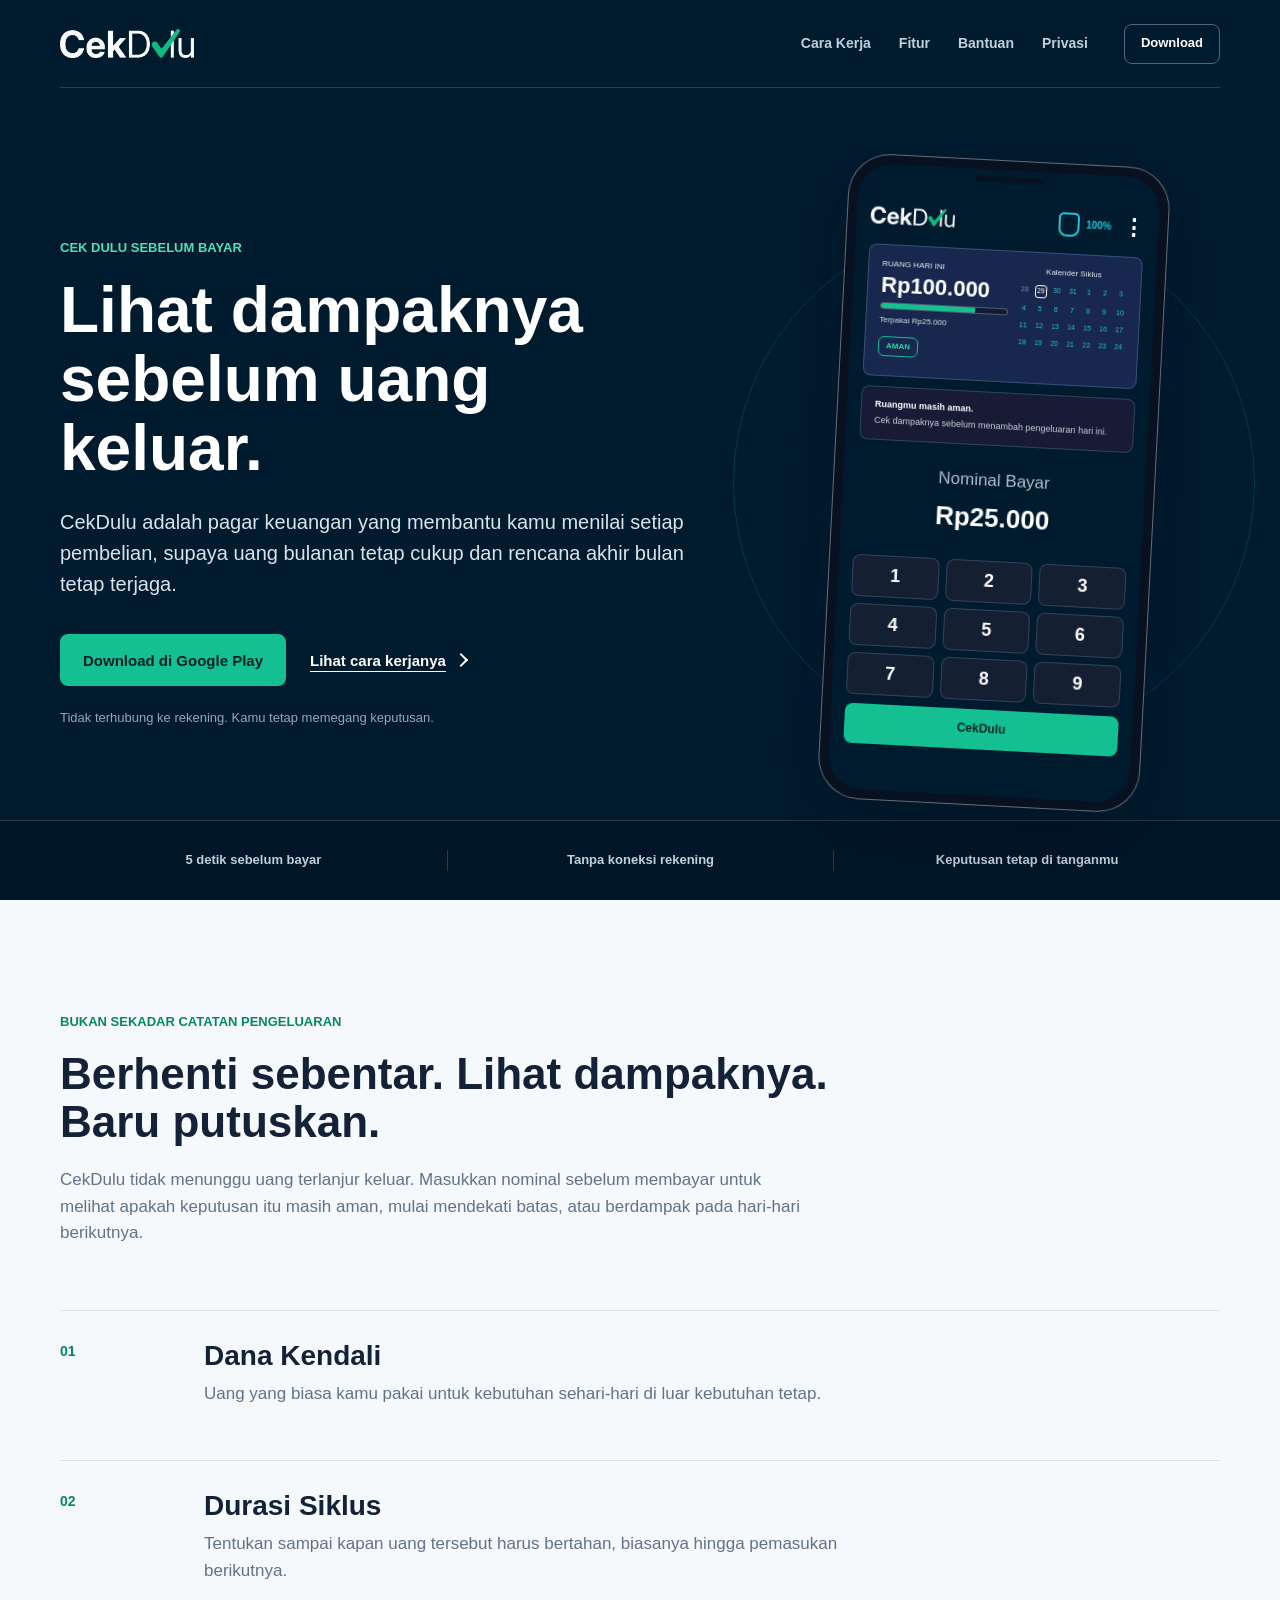
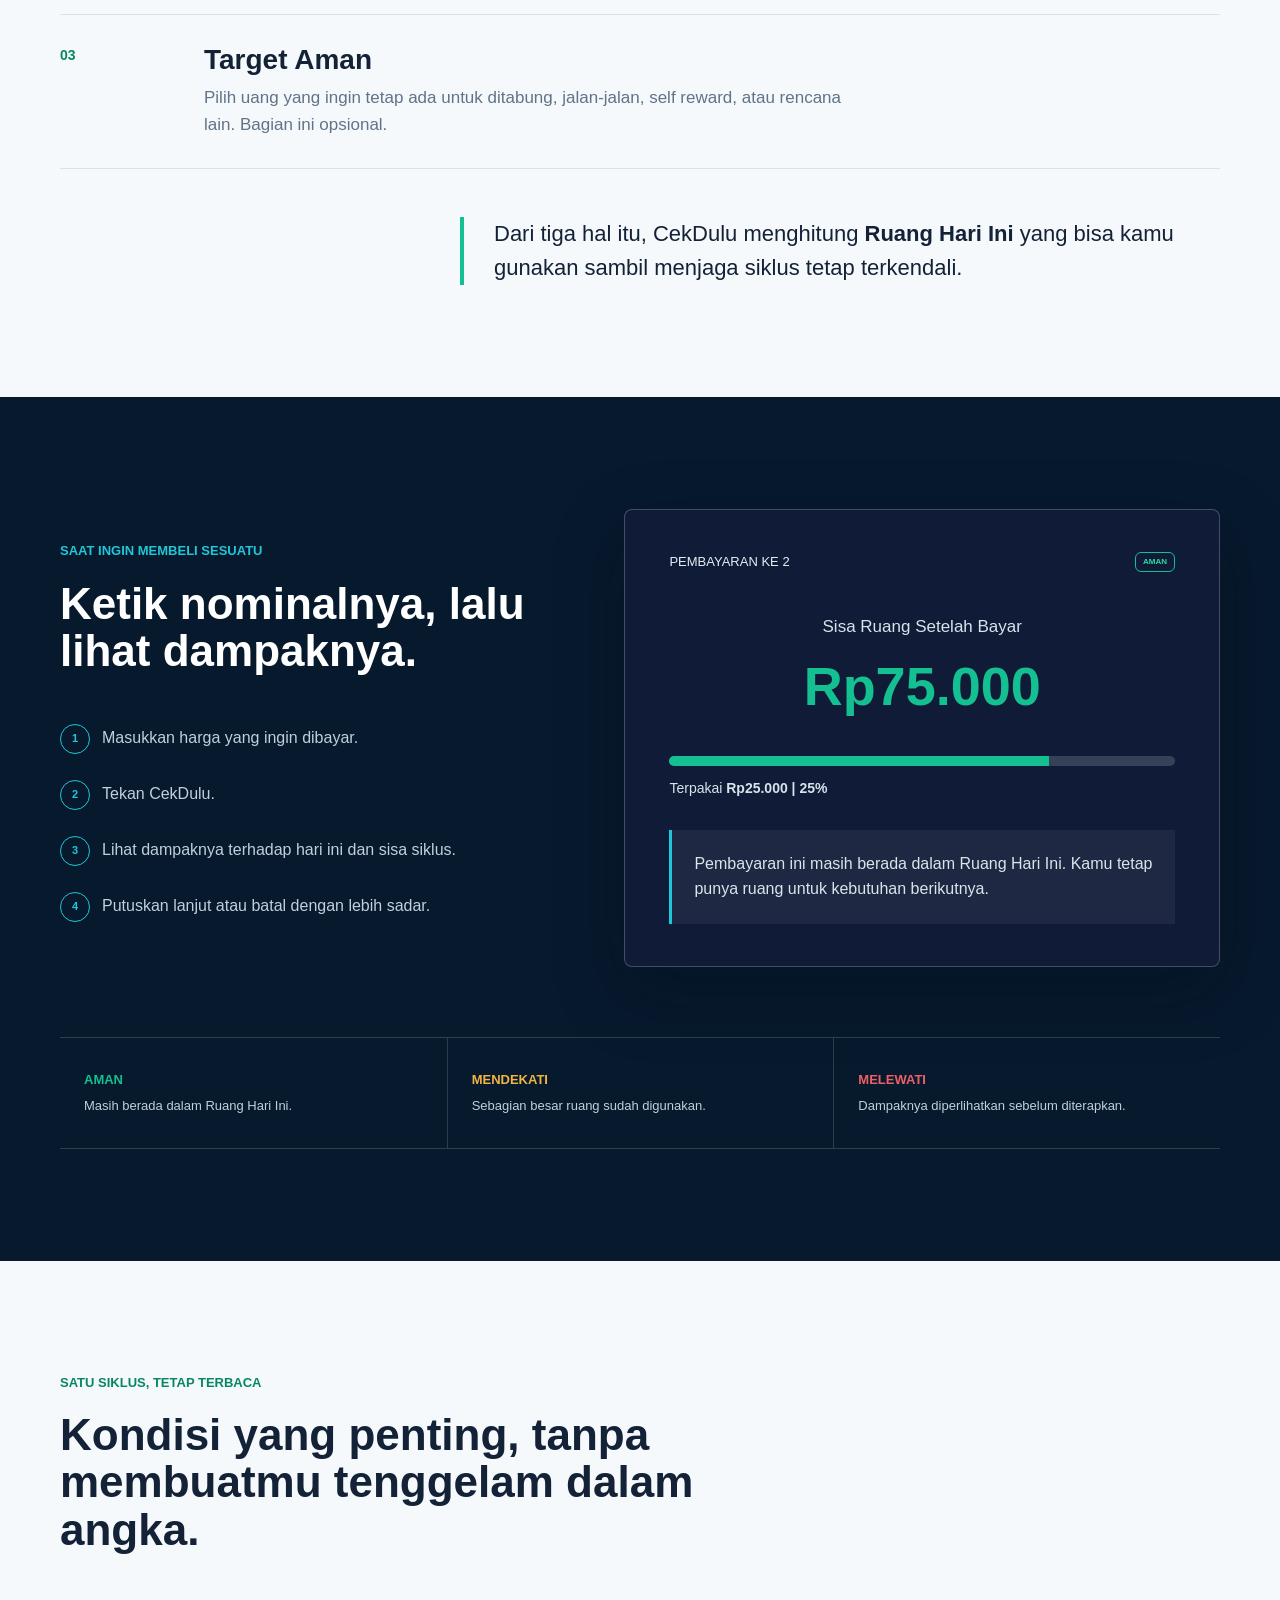
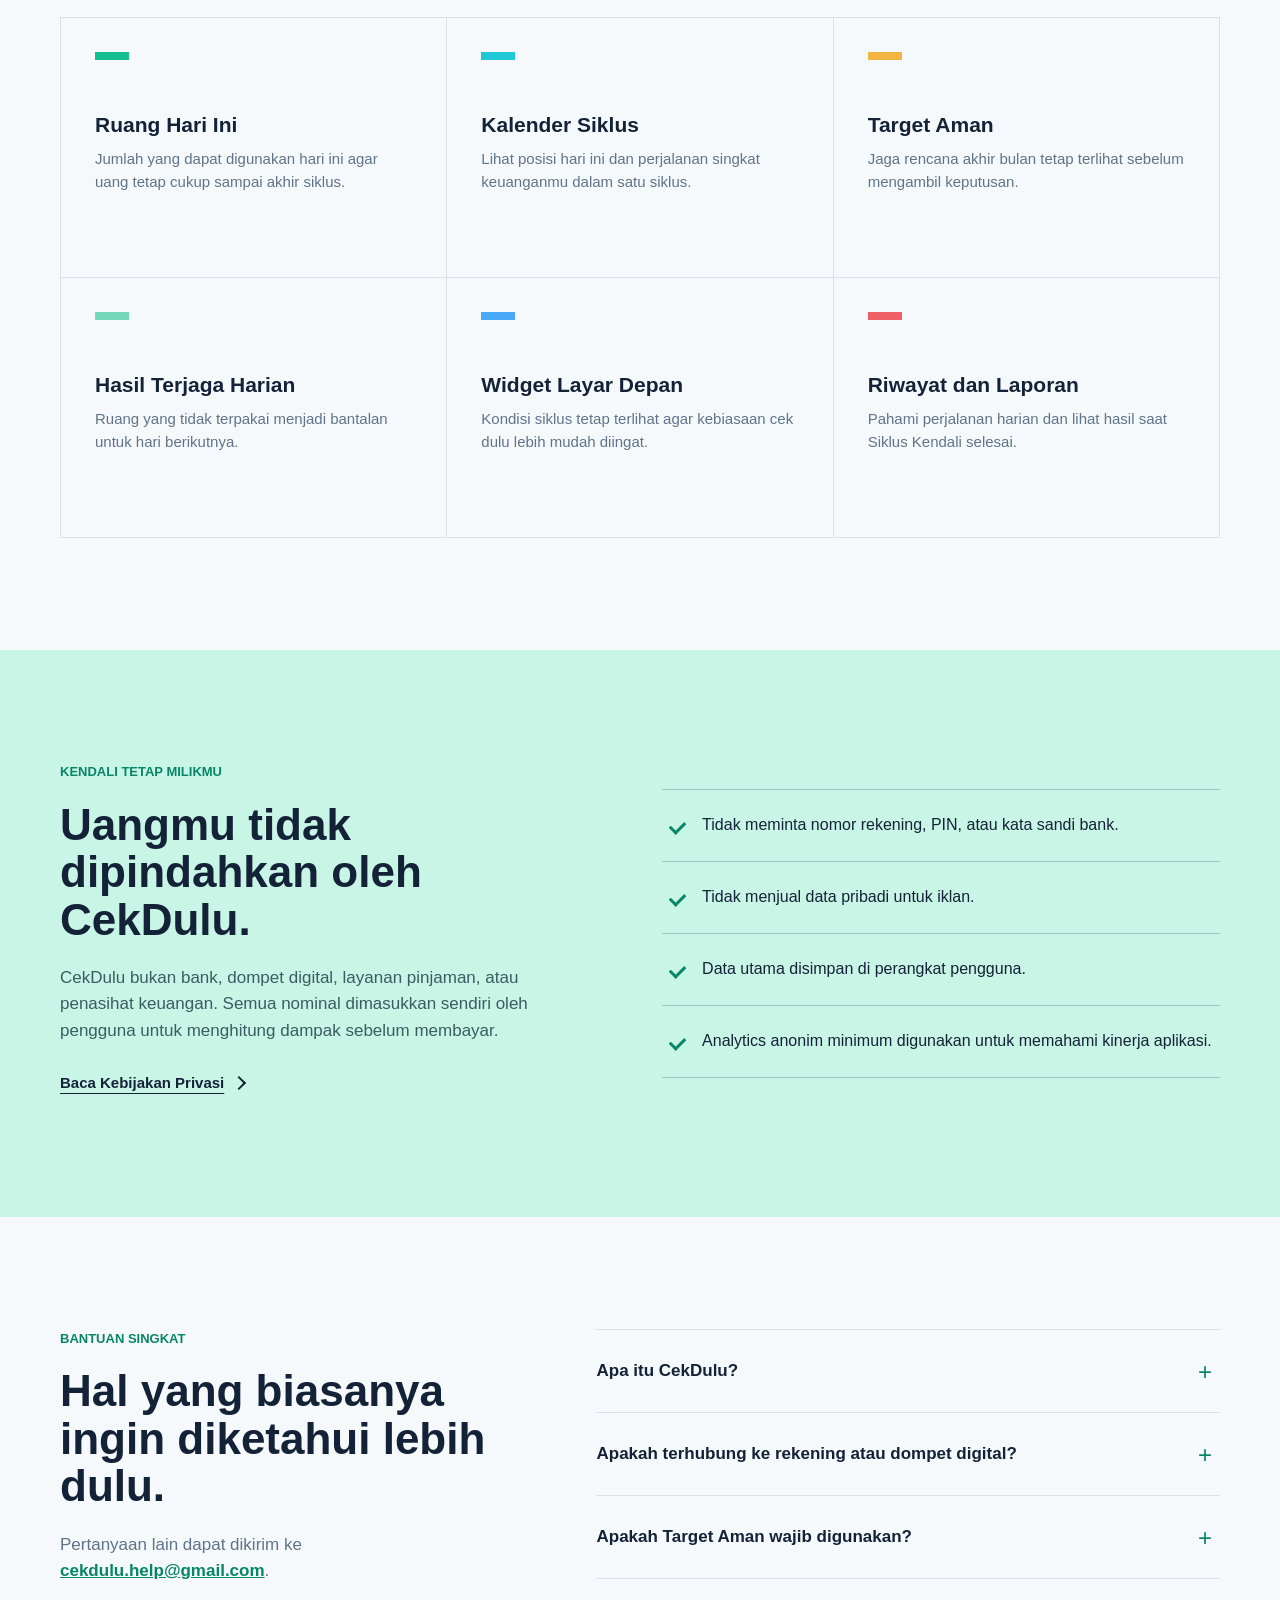
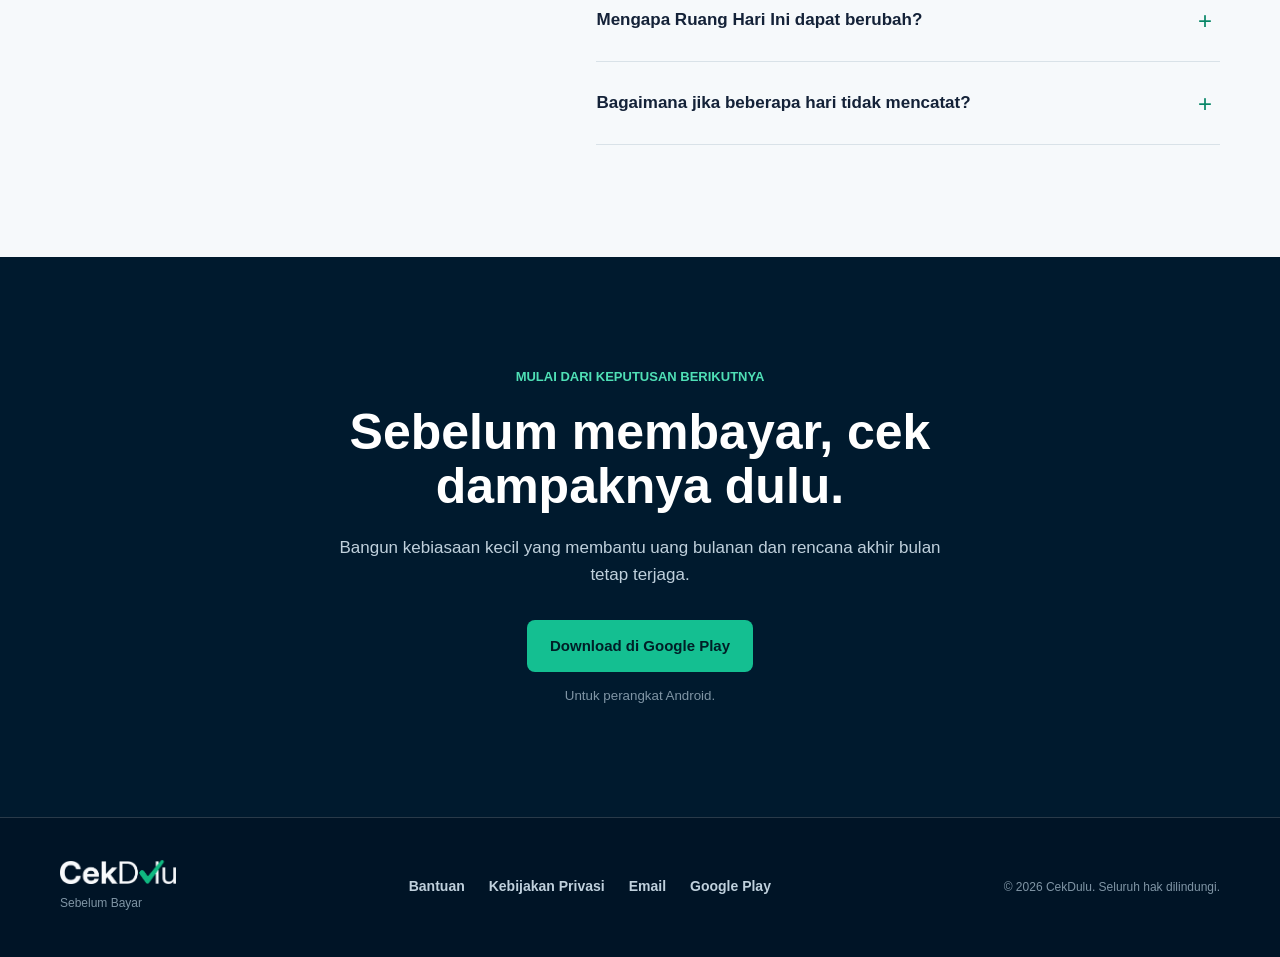
==== index.html @ dfea70ae "chore: checkpoint website before landing page revision" ====
<!doctype html>
<html lang="id">
  <head>
    <meta charset="utf-8">
    <meta name="viewport" content="width=device-width, initial-scale=1">
    <meta
      name="description"
      content="CekDulu membantu kamu melihat dampak setiap pembelian sebelum membayar, agar uang bulanan dan rencana akhir bulan tetap terjaga."
    >
    <meta name="theme-color" content="#001a2e">
    <title>CekDulu - Lihat Dampaknya Sebelum Bayar</title>
    <link rel="icon" type="image/png" href="assets/cekdulu-icon.png">
    <link rel="apple-touch-icon" href="assets/cekdulu-icon.png">
    <link rel="manifest" href="site.webmanifest">
    <link rel="stylesheet" href="styles.css">
    <script src="script.js" defer></script>
  </head>
  <body>
    <a class="skip-link" href="#main-content">Lewati ke konten</a>

    <header class="site-header">
      <div class="site-header__inner">
        <a class="brand" href="#top" aria-label="CekDulu, kembali ke atas">
          <img src="assets/cekdulu-logo.png" alt="CekDulu">
        </a>

        <button
          class="menu-toggle"
          type="button"
          aria-expanded="false"
          aria-controls="primary-navigation"
          aria-label="Buka menu"
        >
          <span></span>
          <span></span>
          <span></span>
        </button>

        <nav class="main-nav" id="primary-navigation" aria-label="Navigasi utama">
          <a href="#cara-kerja">Cara Kerja</a>
          <a href="#fitur">Fitur</a>
          <a href="#bantuan">Bantuan</a>
          <a href="privacy.html">Privasi</a>
          <a
            class="mobile-only-link"
            href="https://play.google.com/store/apps/details?id=com.cekdulu.sebelumbayar"
            target="_blank"
            rel="noopener noreferrer"
          >Download di Google Play</a>
        </nav>

        <a
          class="button button--compact button--light header-download"
          href="https://play.google.com/store/apps/details?id=com.cekdulu.sebelumbayar"
          target="_blank"
          rel="noopener noreferrer"
        >
          Download
        </a>
      </div>
    </header>

    <main id="main-content">
      <section class="hero" id="top">
        <div class="hero__texture" aria-hidden="true"></div>
        <div class="hero__inner">
          <div class="hero__copy">
            <p class="eyebrow eyebrow--green">Cek dulu sebelum bayar</p>
            <h1>Lihat dampaknya sebelum uang keluar.</h1>
            <p class="hero__lead">
              CekDulu adalah pagar keuangan yang membantu kamu menilai setiap
              pembelian, supaya uang bulanan tetap cukup dan rencana akhir
              bulan tetap terjaga.
            </p>
            <div class="hero__actions">
              <a
                class="button button--primary"
                href="https://play.google.com/store/apps/details?id=com.cekdulu.sebelumbayar"
                target="_blank"
                rel="noopener noreferrer"
              >
                Download di Google Play
              </a>
              <a class="text-link" href="#cara-kerja">Lihat cara kerjanya</a>
            </div>
            <p class="hero__note">
              Tidak terhubung ke rekening. Kamu tetap memegang keputusan.
            </p>
          </div>

          <div class="hero__visual" aria-label="Contoh tampilan aplikasi CekDulu">
            <div class="phone-shell">
              <div class="phone-speaker" aria-hidden="true"></div>
              <div class="app-screen">
                <div class="app-topbar">
                  <img src="assets/cekdulu-logo.png" alt="">
                  <div class="app-indicators" aria-hidden="true">
                    <span class="mini-shield"></span>
                    <span class="mini-score">100%</span>
                    <span class="mini-menu">&#8942;</span>
                  </div>
                </div>

                <div class="daily-card">
                  <div class="daily-summary">
                    <span class="app-label">RUANG HARI INI</span>
                    <strong>Rp100.000</strong>
                    <div class="usage-track" aria-hidden="true">
                      <span></span>
                    </div>
                    <small>Terpakai Rp25.000</small>
                    <span class="status-pill">AMAN</span>
                  </div>

                  <div class="cycle-calendar" aria-label="Kalender Siklus contoh">
                    <span class="calendar-title">Kalender Siklus</span>
                    <div class="calendar-grid" aria-hidden="true">
                      <span class="muted">28</span><span class="today">29</span><span>30</span><span>31</span><span>1</span><span>2</span><span>3</span>
                      <span>4</span><span>5</span><span>6</span><span>7</span><span>8</span><span>9</span><span>10</span>
                      <span>11</span><span>12</span><span>13</span><span>14</span><span>15</span><span>16</span><span>17</span>
                      <span>18</span><span>19</span><span>20</span><span>21</span><span>22</span><span>23</span><span>24</span>
                    </div>
                  </div>
                </div>

                <div class="app-message">
                  <strong>Ruangmu masih aman.</strong>
                  <span>Cek dampaknya sebelum menambah pengeluaran hari ini.</span>
                </div>

                <div class="payment-demo">
                  <span>Nominal Bayar</span>
                  <strong>Rp25.000</strong>
                  <div class="keypad" aria-hidden="true">
                    <span>1</span><span>2</span><span>3</span>
                    <span>4</span><span>5</span><span>6</span>
                    <span>7</span><span>8</span><span>9</span>
                  </div>
                  <div class="mock-cta">CekDulu</div>
                </div>
              </div>
            </div>
          </div>
        </div>

        <div class="hero__facts" aria-label="Ringkasan CekDulu">
          <span>5 detik sebelum bayar</span>
          <span>Tanpa koneksi rekening</span>
          <span>Keputusan tetap di tanganmu</span>
        </div>
      </section>

      <section class="section section--white" id="cara-kerja">
        <div class="section__inner">
          <div class="section-heading section-heading--wide">
            <p class="eyebrow">Bukan sekadar catatan pengeluaran</p>
            <h2>Berhenti sebentar. Lihat dampaknya. Baru putuskan.</h2>
            <p>
              CekDulu tidak menunggu uang terlanjur keluar. Masukkan nominal
              sebelum membayar untuk melihat apakah keputusan itu masih aman,
              mulai mendekati batas, atau berdampak pada hari-hari berikutnya.
            </p>
          </div>

          <div class="step-list" aria-label="Tiga langkah awal CekDulu">
            <article class="step-item">
              <span class="step-number">01</span>
              <div>
                <h3>Dana Kendali</h3>
                <p>
                  Uang yang biasa kamu pakai untuk kebutuhan sehari-hari di
                  luar kebutuhan tetap.
                </p>
              </div>
            </article>
            <article class="step-item">
              <span class="step-number">02</span>
              <div>
                <h3>Durasi Siklus</h3>
                <p>
                  Tentukan sampai kapan uang tersebut harus bertahan, biasanya
                  hingga pemasukan berikutnya.
                </p>
              </div>
            </article>
            <article class="step-item">
              <span class="step-number">03</span>
              <div>
                <h3>Target Aman</h3>
                <p>
                  Pilih uang yang ingin tetap ada untuk ditabung, jalan-jalan,
                  self reward, atau rencana lain. Bagian ini opsional.
                </p>
              </div>
            </article>
          </div>

          <p class="section-conclusion">
            Dari tiga hal itu, CekDulu menghitung
            <strong>Ruang Hari Ini</strong> yang bisa kamu gunakan sambil
            menjaga siklus tetap terkendali.
          </p>
        </div>
      </section>

      <section class="section section--ink experience" id="pengalaman">
        <div class="section__inner experience__inner">
          <div class="experience__copy">
            <p class="eyebrow eyebrow--cyan">Saat ingin membeli sesuatu</p>
            <h2>Ketik nominalnya, lalu lihat dampaknya.</h2>
            <ol class="decision-steps">
              <li>Masukkan harga yang ingin dibayar.</li>
              <li>Tekan CekDulu.</li>
              <li>Lihat dampaknya terhadap hari ini dan sisa siklus.</li>
              <li>Putuskan lanjut atau batal dengan lebih sadar.</li>
            </ol>
          </div>

          <div class="reflection-demo" aria-label="Contoh hasil pemeriksaan pembayaran">
            <div class="reflection-topline">
              <span>PEMBAYARAN KE 2</span>
              <span class="status-pill">AMAN</span>
            </div>
            <p>Sisa Ruang Setelah Bayar</p>
            <strong class="reflection-amount">Rp75.000</strong>
            <div class="reflection-bar" aria-hidden="true"><span></span></div>
            <p class="reflection-used">Terpakai <strong>Rp25.000 | 25%</strong></p>
            <div class="reflection-copy">
              Pembayaran ini masih berada dalam Ruang Hari Ini. Kamu tetap
              punya ruang untuk kebutuhan berikutnya.
            </div>
          </div>
        </div>

        <div class="status-legend section__inner" aria-label="Arti status pembayaran">
          <div class="status-legend__item status-legend__item--safe">
            <strong>AMAN</strong>
            <span>Masih berada dalam Ruang Hari Ini.</span>
          </div>
          <div class="status-legend__item status-legend__item--warning">
            <strong>MENDEKATI</strong>
            <span>Sebagian besar ruang sudah digunakan.</span>
          </div>
          <div class="status-legend__item status-legend__item--danger">
            <strong>MELEWATI</strong>
            <span>Dampaknya diperlihatkan sebelum diterapkan.</span>
          </div>
        </div>
      </section>

      <section class="section section--white" id="fitur">
        <div class="section__inner">
          <div class="section-heading">
            <p class="eyebrow">Satu siklus, tetap terbaca</p>
            <h2>Kondisi yang penting, tanpa membuatmu tenggelam dalam angka.</h2>
          </div>

          <div class="feature-grid">
            <article class="feature-item">
              <span class="feature-mark feature-mark--green"></span>
              <h3>Ruang Hari Ini</h3>
              <p>Jumlah yang dapat digunakan hari ini agar uang tetap cukup sampai akhir siklus.</p>
            </article>
            <article class="feature-item">
              <span class="feature-mark feature-mark--cyan"></span>
              <h3>Kalender Siklus</h3>
              <p>Lihat posisi hari ini dan perjalanan singkat keuanganmu dalam satu siklus.</p>
            </article>
            <article class="feature-item">
              <span class="feature-mark feature-mark--yellow"></span>
              <h3>Target Aman</h3>
              <p>Jaga rencana akhir bulan tetap terlihat sebelum mengambil keputusan.</p>
            </article>
            <article class="feature-item">
              <span class="feature-mark feature-mark--mint"></span>
              <h3>Hasil Terjaga Harian</h3>
              <p>Ruang yang tidak terpakai menjadi bantalan untuk hari berikutnya.</p>
            </article>
            <article class="feature-item">
              <span class="feature-mark feature-mark--blue"></span>
              <h3>Widget Layar Depan</h3>
              <p>Kondisi siklus tetap terlihat agar kebiasaan cek dulu lebih mudah diingat.</p>
            </article>
            <article class="feature-item">
              <span class="feature-mark feature-mark--red"></span>
              <h3>Riwayat dan Laporan</h3>
              <p>Pahami perjalanan harian dan lihat hasil saat Siklus Kendali selesai.</p>
            </article>
          </div>
        </div>
      </section>

      <section class="section section--gallery" id="tampilan" hidden>
        <div class="section__inner">
          <div class="section-heading section-heading--split">
            <div>
              <p class="eyebrow eyebrow--cyan">Tampilan aplikasi</p>
              <h2>Kenali kondisimu dalam sekali lihat.</h2>
            </div>
            <p>
              Galeri ini akan menggunakan screenshot aplikasi final agar yang
              terlihat di website sama dengan pengalaman di ponsel.
            </p>
          </div>

          <div class="screenshot-grid" aria-label="Tempat screenshot aplikasi">
            <div class="screenshot-placeholder screenshot-placeholder--large">
              <span>01</span>
              <strong>Halaman Utama</strong>
              <small>Screenshot menyusul</small>
            </div>
            <div class="screenshot-placeholder">
              <span>02</span>
              <strong>Refleksi Pembayaran</strong>
              <small>Screenshot menyusul</small>
            </div>
            <div class="screenshot-placeholder">
              <span>03</span>
              <strong>Riwayat Harian</strong>
              <small>Screenshot menyusul</small>
            </div>
            <div class="screenshot-placeholder">
              <span>04</span>
              <strong>Widget Layar Depan</strong>
              <small>Screenshot menyusul</small>
            </div>
          </div>
        </div>
      </section>

      <section class="section section--trust" id="privasi">
        <div class="section__inner trust-layout">
          <div class="trust-copy">
            <p class="eyebrow">Kendali tetap milikmu</p>
            <h2>Uangmu tidak dipindahkan oleh CekDulu.</h2>
            <p>
              CekDulu bukan bank, dompet digital, layanan pinjaman, atau
              penasihat keuangan. Semua nominal dimasukkan sendiri oleh
              pengguna untuk menghitung dampak sebelum membayar.
            </p>
            <a class="text-link text-link--dark" href="privacy.html">
              Baca Kebijakan Privasi
            </a>
          </div>
          <ul class="trust-list">
            <li>Tidak meminta nomor rekening, PIN, atau kata sandi bank.</li>
            <li>Tidak menjual data pribadi untuk iklan.</li>
            <li>Data utama disimpan di perangkat pengguna.</li>
            <li>Analytics anonim minimum digunakan untuk memahami kinerja aplikasi.</li>
          </ul>
        </div>
      </section>

      <section class="section section--white" id="bantuan">
        <div class="section__inner faq-layout">
          <div class="section-heading faq-heading">
            <p class="eyebrow">Bantuan singkat</p>
            <h2>Hal yang biasanya ingin diketahui lebih dulu.</h2>
            <p>
              Pertanyaan lain dapat dikirim ke
              <a href="mailto:cekdulu.help@gmail.com">cekdulu.help@gmail.com</a>.
            </p>
          </div>

          <div class="faq-list">
            <details>
              <summary>Apa itu CekDulu?</summary>
              <p>CekDulu adalah alat bantu pencatatan dan refleksi yang menunjukkan dampak pengeluaran sebelum kamu membayar.</p>
            </details>
            <details>
              <summary>Apakah terhubung ke rekening atau dompet digital?</summary>
              <p>Tidak. Semua nominal dimasukkan sendiri oleh pengguna.</p>
            </details>
            <details>
              <summary>Apakah Target Aman wajib digunakan?</summary>
              <p>Tidak. Kamu tetap dapat menjalankan siklus dengan fokus membuat Dana Kendali cukup sampai akhir periode.</p>
            </details>
            <details>
              <summary>Mengapa Ruang Hari Ini dapat berubah?</summary>
              <p>Ruang dapat menyesuaikan setelah pembayaran atau penyesuaian siklus agar Dana Kendali tetap menggambarkan kondisi terbaru.</p>
            </details>
            <details>
              <summary>Bagaimana jika beberapa hari tidak mencatat?</summary>
              <p>Kamu dapat memasukkan total pengeluaran untuk periode yang terlewat tanpa membuat catatan harian yang seolah-olah akurat.</p>
            </details>
          </div>
        </div>
      </section>

      <section class="download-section" id="download">
        <div class="download-section__inner">
          <p class="eyebrow eyebrow--green">Mulai dari keputusan berikutnya</p>
          <h2>Sebelum membayar, cek dampaknya dulu.</h2>
          <p>
            Bangun kebiasaan kecil yang membantu uang bulanan dan rencana
            akhir bulan tetap terjaga.
          </p>
          <a
            class="button button--primary"
            href="https://play.google.com/store/apps/details?id=com.cekdulu.sebelumbayar"
            target="_blank"
            rel="noopener noreferrer"
          >
            Download di Google Play
          </a>
          <small>Untuk perangkat Android.</small>
        </div>
      </section>
    </main>

    <footer class="site-footer">
      <div class="site-footer__inner">
        <div class="footer-brand">
          <img src="assets/cekdulu-logo.png" alt="CekDulu">
          <span>Sebelum Bayar</span>
        </div>
        <div class="footer-links">
          <a href="#bantuan">Bantuan</a>
          <a href="privacy.html">Kebijakan Privasi</a>
          <a href="mailto:cekdulu.help@gmail.com">Email</a>
          <a href="https://play.google.com/store/apps/details?id=com.cekdulu.sebelumbayar" target="_blank" rel="noopener noreferrer">Google Play</a>
          <a href="#" data-coming-soon="Instagram" aria-disabled="true" hidden>Instagram</a>
          <a href="#" data-coming-soon="TikTok" aria-disabled="true" hidden>TikTok</a>
        </div>
        <p>&copy; 2026 CekDulu. Seluruh hak dilindungi.</p>
      </div>
    </footer>

    <dialog class="lightbox" data-lightbox aria-label="Pratinjau screenshot aplikasi">
      <button class="lightbox__close" type="button" data-lightbox-close aria-label="Tutup pratinjau">
        <span aria-hidden="true">&times;</span>
      </button>
      <figure>
        <img data-lightbox-image src="" alt="">
        <figcaption data-lightbox-caption></figcaption>
      </figure>
    </dialog>

    <div class="toast" role="status" aria-live="polite" aria-atomic="true" data-toast></div>
  </body>
</html>
---- styles.css ----
:root {
  color-scheme: dark;
  --navy-950: #001426;
  --navy-900: #001a2e;
  --navy-850: #062038;
  --navy-800: #10253e;
  --ink: #142238;
  --paper: #f6f9fb;
  --white: #ffffff;
  --text-soft: #bfd0dc;
  --text-muted: #607388;
  --line-dark: rgba(255, 255, 255, 0.16);
  --line-light: #d9e2e8;
  --green: #14bf91;
  --green-dark: #078667;
  --cyan: #20c7d9;
  --blue: #48a9f8;
  --yellow: #f2b544;
  --red: #ef5f67;
  --mint: #c9f5e7;
  --shadow: 0 24px 70px rgba(0, 11, 22, 0.28);
  --content: 1160px;
}

* {
  box-sizing: border-box;
}

[hidden] {
  display: none !important;
}

html {
  scroll-behavior: smooth;
}

body {
  margin: 0;
  min-width: 320px;
  overflow-x: hidden;
  background: var(--navy-950);
  color: var(--white);
  font-family: Inter, "Segoe UI", Arial, sans-serif;
  line-height: 1.55;
  letter-spacing: 0;
  text-rendering: optimizeLegibility;
}

body,
button,
a {
  -webkit-font-smoothing: antialiased;
}

a {
  color: inherit;
}

img {
  display: block;
  max-width: 100%;
}

h1,
h2,
h3,
p {
  margin-top: 0;
}

h1,
h2,
h3 {
  line-height: 1.08;
}

h1 {
  max-width: 760px;
  margin-bottom: 24px;
  font-size: 64px;
  font-weight: 800;
}

h2 {
  margin-bottom: 22px;
  font-size: 44px;
  font-weight: 800;
  color: var(--ink);
}

h3 {
  margin-bottom: 10px;
  font-size: 21px;
  color: var(--ink);
}

p {
  font-size: 17px;
}

.skip-link {
  position: fixed;
  top: 10px;
  left: 10px;
  z-index: 1000;
  padding: 10px 14px;
  background: var(--white);
  color: var(--ink);
  transform: translateY(-150%);
}

.skip-link:focus {
  transform: translateY(0);
}

.site-header {
  position: absolute;
  top: 0;
  right: 0;
  left: 0;
  z-index: 20;
  transition: background-color 180ms ease, box-shadow 180ms ease;
}

.site-header.is-scrolled {
  position: fixed;
  background: rgba(0, 20, 38, 0.96);
  box-shadow: 0 10px 30px rgba(0, 10, 20, 0.2);
  backdrop-filter: blur(12px);
}

.site-header.is-scrolled .site-header__inner {
  min-height: 68px;
  border-bottom-color: transparent;
}

.site-header--solid {
  position: fixed;
  background: rgba(0, 20, 38, 0.98);
}

.site-header--solid .site-header__inner {
  border-bottom-color: rgba(255, 255, 255, 0.1);
}

.site-header__inner {
  width: min(calc(100% - 48px), var(--content));
  min-height: 88px;
  margin: 0 auto;
  display: flex;
  align-items: center;
  gap: 36px;
  border-bottom: 1px solid var(--line-dark);
}

.brand {
  width: 134px;
  flex: 0 0 auto;
}

.main-nav {
  margin-left: auto;
  display: flex;
  align-items: center;
  gap: 28px;
}

.mobile-only-link {
  display: none;
}

.menu-toggle {
  width: 42px;
  height: 42px;
  padding: 10px;
  display: none;
  border: 1px solid var(--line-dark);
  border-radius: 8px;
  background: transparent;
  color: var(--white);
  cursor: pointer;
}

.menu-toggle span {
  width: 100%;
  height: 2px;
  display: block;
  background: currentColor;
  transition: transform 180ms ease, opacity 180ms ease;
}

.menu-toggle span + span {
  margin-top: 5px;
}

.menu-toggle[aria-expanded="true"] span:nth-child(1) {
  transform: translateY(7px) rotate(45deg);
}

.menu-toggle[aria-expanded="true"] span:nth-child(2) {
  opacity: 0;
}

.menu-toggle[aria-expanded="true"] span:nth-child(3) {
  transform: translateY(-7px) rotate(-45deg);
}

.main-nav a,
.footer-links a,
.footer-links span {
  color: var(--text-soft);
  font-size: 14px;
  font-weight: 650;
  text-decoration: none;
}

.main-nav a:hover,
.main-nav a:focus-visible,
.footer-links a:hover,
.footer-links a:focus-visible {
  color: var(--white);
}

.button {
  min-height: 52px;
  padding: 0 22px;
  display: inline-flex;
  align-items: center;
  justify-content: center;
  border: 1px solid transparent;
  border-radius: 8px;
  font-size: 15px;
  font-weight: 800;
  text-decoration: none;
  transition: transform 180ms ease, background-color 180ms ease, border-color 180ms ease;
}

.button:hover {
  transform: translateY(-2px);
}

.button:focus-visible,
.text-link:focus-visible,
.main-nav a:focus-visible,
.footer-links a:focus-visible,
summary:focus-visible {
  outline: 3px solid var(--yellow);
  outline-offset: 4px;
}

.button--compact {
  min-height: 40px;
  padding: 0 16px;
  font-size: 13px;
}

.button--light {
  border-color: rgba(255, 255, 255, 0.34);
  color: var(--white);
}

.button--light:hover {
  background: rgba(255, 255, 255, 0.1);
}

.button--primary {
  background: var(--green);
  color: #001f27;
}

.button--primary:hover {
  background: #20d4a1;
}

.text-link {
  display: inline-flex;
  align-items: center;
  min-height: 44px;
  color: var(--white);
  font-size: 15px;
  font-weight: 750;
  text-underline-offset: 5px;
}

.text-link::after {
  content: "";
  width: 8px;
  height: 8px;
  margin-left: 10px;
  border-top: 2px solid currentColor;
  border-right: 2px solid currentColor;
  transform: rotate(45deg);
}

.text-link--dark {
  color: var(--ink);
}

.hero {
  position: relative;
  min-height: 900px;
  overflow: hidden;
  background: var(--navy-900);
}

.hero__texture {
  position: absolute;
  inset: 0;
  opacity: 0.28;
  background-image:
    linear-gradient(rgba(32, 199, 217, 0.08) 1px, transparent 1px),
    linear-gradient(90deg, rgba(32, 199, 217, 0.08) 1px, transparent 1px);
  background-size: 64px 64px;
  mask-image: linear-gradient(to bottom, transparent 0%, black 30%, transparent 95%);
}

.hero__inner {
  position: relative;
  width: min(calc(100% - 48px), var(--content));
  min-height: 820px;
  margin: 0 auto;
  padding: 160px 0 86px;
  display: grid;
  grid-template-columns: minmax(0, 1.05fr) minmax(360px, 0.75fr);
  align-items: center;
  gap: 74px;
}

.hero__copy {
  position: relative;
  z-index: 2;
}

.eyebrow {
  margin-bottom: 18px;
  color: var(--green-dark);
  font-size: 13px;
  font-weight: 850;
  text-transform: uppercase;
}

.eyebrow--green {
  color: #4fe0b6;
}

.eyebrow--cyan {
  color: var(--cyan);
}

.hero__lead {
  max-width: 650px;
  margin-bottom: 34px;
  color: #d8e4eb;
  font-size: 20px;
}

.hero__actions {
  display: flex;
  align-items: center;
  gap: 24px;
}

.hero__note {
  margin: 22px 0 0;
  color: #91a8b8;
  font-size: 13px;
}

.hero__visual {
  position: relative;
  min-height: 620px;
  display: flex;
  align-items: center;
  justify-content: center;
}

.hero__visual::before {
  content: "";
  position: absolute;
  width: 520px;
  height: 520px;
  border: 1px solid rgba(32, 199, 217, 0.18);
  border-radius: 50%;
}

.phone-shell {
  position: relative;
  z-index: 2;
  width: 322px;
  height: 646px;
  padding: 9px;
  overflow: hidden;
  border: 1px solid rgba(255, 255, 255, 0.38);
  border-radius: 42px;
  background: #07111f;
  box-shadow: var(--shadow);
  transform: rotate(3deg);
}

.phone-speaker {
  position: absolute;
  top: 16px;
  left: 50%;
  z-index: 4;
  width: 68px;
  height: 5px;
  border-radius: 4px;
  background: #07111f;
  transform: translateX(-50%);
}

.app-screen {
  height: 100%;
  padding: 34px 14px 18px;
  overflow: hidden;
  border-radius: 34px;
  background: #001a2e;
}

.app-topbar {
  height: 34px;
  margin-bottom: 12px;
  display: flex;
  align-items: center;
  justify-content: space-between;
}

.app-topbar img {
  width: 84px;
}

.app-indicators {
  display: flex;
  align-items: center;
  gap: 6px;
  font-size: 10px;
  font-weight: 800;
}

.mini-shield {
  width: 21px;
  height: 24px;
  border: 2px solid var(--cyan);
  border-radius: 5px 5px 8px 8px;
}

.mini-score {
  color: var(--cyan);
}

.mini-menu {
  margin-left: 5px;
  color: var(--white);
  font-size: 22px;
}

.daily-card {
  min-height: 132px;
  padding: 13px;
  display: grid;
  grid-template-columns: 1.18fr 1fr;
  gap: 10px;
  border: 1px solid rgba(89, 137, 178, 0.44);
  border-radius: 8px;
  background: #18274d;
}

.daily-summary {
  min-width: 0;
}

.app-label,
.calendar-title {
  display: block;
  color: #e8edf2;
  font-size: 8px;
}

.daily-summary > strong {
  display: block;
  margin: 4px 0 6px;
  font-size: 22px;
  line-height: 1;
}

.usage-track {
  width: 100%;
  height: 7px;
  overflow: hidden;
  border: 1px solid rgba(255, 255, 255, 0.28);
  border-radius: 4px;
  background: #101b36;
}

.usage-track span {
  display: block;
  width: 75%;
  height: 100%;
  background: var(--green);
}

.daily-summary small {
  display: block;
  margin: 5px 0 4px;
  color: #d9e4ea;
  font-size: 8px;
}

.status-pill {
  display: inline-flex;
  align-items: center;
  min-height: 20px;
  padding: 0 7px;
  border: 1px solid var(--green);
  border-radius: 6px;
  color: #29dda9;
  font-size: 8px;
  font-weight: 850;
}

.calendar-title {
  margin-bottom: 7px;
  text-align: center;
}

.calendar-grid {
  display: grid;
  grid-template-columns: repeat(7, 1fr);
  gap: 6px 4px;
  color: var(--cyan);
  font-size: 7px;
  text-align: center;
}

.calendar-grid .muted {
  color: #73889c;
}

.calendar-grid .today {
  border: 1px solid var(--white);
  border-radius: 3px;
  color: var(--white);
}

.app-message {
  margin-top: 10px;
  padding: 11px 13px;
  display: flex;
  flex-direction: column;
  gap: 2px;
  border: 1px solid rgba(89, 137, 178, 0.36);
  border-radius: 8px;
  background: #171b35;
}

.app-message strong,
.app-message span {
  font-size: 9px;
}

.app-message span {
  color: #c5d1da;
}

.payment-demo {
  padding-top: 22px;
  text-align: center;
}

.payment-demo > span {
  color: #aebdca;
  font-size: 17px;
}

.payment-demo > strong {
  display: block;
  margin: 4px 0 22px;
  font-size: 26px;
}

.keypad {
  display: grid;
  grid-template-columns: repeat(3, 1fr);
  gap: 7px;
}

.keypad span {
  height: 42px;
  display: grid;
  place-items: center;
  border: 1px solid rgba(129, 161, 187, 0.28);
  border-radius: 8px;
  background: #151f32;
  font-size: 18px;
  font-weight: 650;
}

.mock-cta {
  height: 40px;
  margin-top: 9px;
  display: grid;
  place-items: center;
  border-radius: 8px;
  background: var(--green);
  color: #002632;
  font-size: 12px;
  font-weight: 850;
}

.hero__facts {
  position: absolute;
  right: 0;
  bottom: 0;
  left: 0;
  min-height: 80px;
  padding: 0 max(24px, calc((100% - var(--content)) / 2));
  display: grid;
  grid-template-columns: repeat(3, 1fr);
  align-items: center;
  border-top: 1px solid var(--line-dark);
  background: rgba(0, 20, 38, 0.72);
  color: var(--text-soft);
  font-size: 13px;
  font-weight: 700;
  text-align: center;
}

.hero__facts span + span {
  border-left: 1px solid var(--line-dark);
}

.section {
  padding: 112px 0;
}

.section__inner,
.download-section__inner,
.site-footer__inner {
  width: min(calc(100% - 48px), var(--content));
  margin: 0 auto;
}

.policy-main {
  background: var(--paper);
  color: var(--ink);
}

.policy-hero {
  padding: 168px 0 82px;
  background: var(--navy-900);
  color: var(--white);
}

.policy-hero__inner {
  width: min(calc(100% - 48px), var(--content));
  margin: 0 auto;
}

.policy-hero h1 {
  margin-bottom: 18px;
  font-size: 58px;
}

.policy-hero p:not(.eyebrow) {
  max-width: 720px;
  color: var(--text-soft);
  font-size: 18px;
}

.policy-date {
  margin-top: 20px;
  padding-top: 18px;
  display: block;
  border-top: 1px solid var(--line-dark);
  color: #8fa6b6;
  font-size: 13px;
  font-weight: 700;
}

.policy-layout {
  width: min(calc(100% - 48px), var(--content));
  margin: 0 auto;
  padding: 80px 0 120px;
  display: grid;
  grid-template-columns: 250px minmax(0, 760px);
  gap: 96px;
  justify-content: center;
  align-items: start;
}

.policy-toc {
  position: sticky;
  top: 96px;
  padding-right: 24px;
  border-right: 1px solid var(--line-light);
}

.policy-toc > strong {
  margin-bottom: 16px;
  display: block;
  color: var(--ink);
  font-size: 13px;
  text-transform: uppercase;
}

.policy-toc nav {
  display: grid;
}

.policy-toc a {
  padding: 7px 0;
  color: var(--text-muted);
  font-size: 13px;
  font-weight: 650;
  text-decoration: none;
}

.policy-toc a:hover,
.policy-toc a:focus-visible {
  color: var(--green-dark);
}

.policy-article {
  min-width: 0;
}

.policy-article section {
  padding: 10px 0 54px;
  scroll-margin-top: 94px;
  border-bottom: 1px solid var(--line-light);
}

.policy-article section + section {
  padding-top: 54px;
}

.policy-article h2 {
  margin-bottom: 26px;
  font-size: 32px;
}

.policy-article h3 {
  margin-top: 38px;
  margin-bottom: 14px;
  font-size: 20px;
}

.policy-article p,
.policy-article li {
  color: #43566a;
  font-size: 16px;
}

.policy-article p {
  margin-bottom: 18px;
}

.policy-article ul {
  margin: 18px 0 24px;
  padding-left: 22px;
}

.policy-article li {
  margin-bottom: 10px;
  padding-left: 5px;
}

.policy-article a {
  color: var(--green-dark);
  font-weight: 750;
  overflow-wrap: anywhere;
  text-underline-offset: 4px;
}

.policy-intro {
  padding: 28px !important;
  border: 1px solid var(--line-light) !important;
  border-left: 4px solid var(--green) !important;
  border-radius: 8px;
  background: var(--white);
}

.policy-intro p:last-child {
  margin-bottom: 0;
}

.policy-contact {
  padding: 20px;
  border-left: 4px solid var(--cyan);
  background: #e7f7f7;
}

.policy-details {
  margin: 28px 0 0;
  border-top: 1px solid var(--line-light);
}

.policy-details > div {
  padding: 18px 0;
  display: grid;
  grid-template-columns: 180px 1fr;
  gap: 24px;
  border-bottom: 1px solid var(--line-light);
}

.policy-details dt {
  color: var(--text-muted);
  font-size: 13px;
  font-weight: 700;
}

.policy-details dd {
  margin: 0;
  color: var(--ink);
  font-weight: 700;
}

.section--white {
  background: var(--paper);
  color: var(--ink);
}

.section--ink {
  background: #07192d;
}

.section-heading {
  max-width: 750px;
  margin-bottom: 64px;
}

.section-heading--wide {
  max-width: 850px;
}

.section-heading > p:not(.eyebrow) {
  max-width: 740px;
  color: var(--text-muted);
}

.step-list {
  border-top: 1px solid var(--line-light);
}

.step-item {
  min-height: 150px;
  padding: 30px 0;
  display: grid;
  grid-template-columns: 110px minmax(0, 1fr);
  gap: 34px;
  align-items: start;
  border-bottom: 1px solid var(--line-light);
}

.step-number {
  color: var(--green-dark);
  font-size: 14px;
  font-weight: 850;
}

.step-item h3 {
  font-size: 28px;
}

.step-item p {
  max-width: 650px;
  margin-bottom: 0;
  color: var(--text-muted);
}

.section-conclusion {
  max-width: 760px;
  margin: 48px 0 0 auto;
  padding-left: 30px;
  border-left: 4px solid var(--green);
  color: var(--ink);
  font-size: 22px;
}

.experience {
  overflow: hidden;
}

.experience h2 {
  color: var(--white);
}

.experience__inner {
  display: grid;
  grid-template-columns: minmax(0, 0.8fr) minmax(440px, 1fr);
  gap: 88px;
  align-items: center;
}

.decision-steps {
  margin: 36px 0 0;
  padding: 0;
  list-style: none;
  counter-reset: decisions;
}

.decision-steps li {
  min-height: 56px;
  display: grid;
  grid-template-columns: 42px 1fr;
  align-items: center;
  color: var(--text-soft);
  counter-increment: decisions;
}

.decision-steps li::before {
  content: counter(decisions);
  width: 28px;
  height: 28px;
  display: grid;
  place-items: center;
  border: 1px solid var(--cyan);
  border-radius: 50%;
  color: var(--cyan);
  font-size: 11px;
  font-weight: 850;
}

.reflection-demo {
  position: relative;
  padding: 42px 44px;
  border: 1px solid rgba(255, 255, 255, 0.22);
  border-radius: 8px;
  background: #101b37;
  box-shadow: var(--shadow);
}

.reflection-topline {
  display: flex;
  align-items: center;
  justify-content: space-between;
  color: #e5edf2;
  font-size: 13px;
}

.reflection-demo > p {
  margin: 42px 0 4px;
  color: #d7e3ea;
  text-align: center;
}

.reflection-amount {
  display: block;
  color: var(--green);
  font-size: 54px;
  text-align: center;
}

.reflection-bar {
  height: 10px;
  margin: 28px 0 12px;
  overflow: hidden;
  border-radius: 5px;
  background: rgba(255, 255, 255, 0.16);
}

.reflection-bar span {
  display: block;
  width: 75%;
  height: 100%;
  background: var(--green);
}

.reflection-demo .reflection-used {
  margin: 0 0 30px;
  font-size: 14px;
  text-align: left;
}

.reflection-copy {
  padding: 22px;
  border-left: 3px solid var(--cyan);
  background: rgba(255, 255, 255, 0.06);
  color: #d9e5eb;
}

.status-legend {
  margin-top: 70px;
  display: grid;
  grid-template-columns: repeat(3, 1fr);
  border-top: 1px solid var(--line-dark);
  border-bottom: 1px solid var(--line-dark);
}

.status-legend__item {
  min-height: 110px;
  padding: 24px;
  display: flex;
  flex-direction: column;
  justify-content: center;
  gap: 6px;
}

.status-legend__item + .status-legend__item {
  border-left: 1px solid var(--line-dark);
}

.status-legend__item strong {
  font-size: 13px;
}

.status-legend__item span {
  color: var(--text-soft);
  font-size: 13px;
}

.status-legend__item--safe strong {
  color: var(--green);
}

.status-legend__item--warning strong {
  color: var(--yellow);
}

.status-legend__item--danger strong {
  color: var(--red);
}

.feature-grid {
  display: grid;
  grid-template-columns: repeat(3, 1fr);
  border-top: 1px solid var(--line-light);
  border-left: 1px solid var(--line-light);
}

.feature-item {
  min-height: 260px;
  padding: 34px;
  border-right: 1px solid var(--line-light);
  border-bottom: 1px solid var(--line-light);
}

.feature-mark {
  width: 34px;
  height: 8px;
  margin-bottom: 54px;
  display: block;
}

.feature-mark--green {
  background: var(--green);
}

.feature-mark--cyan {
  background: var(--cyan);
}

.feature-mark--yellow {
  background: var(--yellow);
}

.feature-mark--mint {
  background: #75d9b9;
}

.feature-mark--blue {
  background: var(--blue);
}

.feature-mark--red {
  background: var(--red);
}

.feature-item p {
  margin-bottom: 0;
  color: var(--text-muted);
  font-size: 15px;
}

.section--gallery {
  background: #0b2238;
}

.section--gallery h2 {
  color: var(--white);
}

.section-heading--split {
  max-width: none;
  display: grid;
  grid-template-columns: 1.1fr 0.7fr;
  gap: 80px;
  align-items: end;
}

.section-heading--split > p {
  margin-bottom: 22px;
  color: var(--text-soft);
}

.screenshot-grid {
  display: grid;
  grid-template-columns: 1.25fr 1fr 1fr;
  grid-template-rows: repeat(2, 230px);
  gap: 16px;
}

.screenshot-placeholder {
  min-width: 0;
  padding: 24px;
  display: flex;
  flex-direction: column;
  justify-content: flex-end;
  border: 1px dashed rgba(255, 255, 255, 0.24);
  border-radius: 8px;
  background: rgba(255, 255, 255, 0.04);
}

.screenshot-item {
  appearance: none;
  color: var(--white);
  font: inherit;
  text-align: left;
  cursor: zoom-in;
}

.screenshot-item:hover,
.screenshot-item:focus-visible {
  border-color: var(--cyan);
  background: rgba(32, 199, 217, 0.08);
}

.screenshot-placeholder--large {
  grid-row: 1 / 3;
}

.screenshot-placeholder span {
  margin-bottom: auto;
  color: var(--cyan);
  font-size: 12px;
  font-weight: 850;
}

.screenshot-placeholder strong {
  margin-bottom: 5px;
}

.screenshot-placeholder small {
  color: #8097a8;
}

.section--trust {
  background: var(--mint);
  color: var(--ink);
}

.trust-layout {
  display: grid;
  grid-template-columns: minmax(0, 0.9fr) minmax(420px, 1fr);
  gap: 100px;
  align-items: center;
}

.trust-copy p:not(.eyebrow) {
  color: #3c5b62;
}

.trust-list {
  margin: 0;
  padding: 0;
  border-top: 1px solid rgba(20, 34, 56, 0.22);
  list-style: none;
}

.trust-list li {
  min-height: 72px;
  padding: 20px 8px 20px 40px;
  display: flex;
  align-items: center;
  border-bottom: 1px solid rgba(20, 34, 56, 0.22);
  position: relative;
}

.trust-list li::before {
  content: "";
  position: absolute;
  left: 8px;
  width: 12px;
  height: 7px;
  border-bottom: 3px solid var(--green-dark);
  border-left: 3px solid var(--green-dark);
  transform: rotate(-45deg);
}

.faq-layout {
  display: grid;
  grid-template-columns: minmax(0, 0.7fr) minmax(500px, 1fr);
  gap: 100px;
  align-items: start;
}

.faq-heading {
  position: sticky;
  top: 32px;
  margin-bottom: 0;
}

.faq-heading a {
  color: var(--green-dark);
  font-weight: 750;
}

.faq-list {
  border-top: 1px solid var(--line-light);
}

.faq-list details {
  border-bottom: 1px solid var(--line-light);
}

.faq-list summary {
  min-height: 82px;
  padding: 24px 44px 24px 0;
  display: flex;
  align-items: center;
  position: relative;
  color: var(--ink);
  font-size: 17px;
  font-weight: 750;
  cursor: pointer;
  list-style: none;
}

.faq-list summary::-webkit-details-marker {
  display: none;
}

.faq-list summary::after {
  content: "+";
  position: absolute;
  right: 8px;
  color: var(--green-dark);
  font-size: 24px;
  font-weight: 400;
}

.faq-list details[open] summary::after {
  content: "-";
}

.faq-list details p {
  padding: 0 44px 24px 0;
  color: var(--text-muted);
  font-size: 15px;
}

.download-section {
  padding: 110px 0;
  background: var(--navy-900);
  text-align: center;
}

.download-section__inner {
  max-width: 800px;
}

.download-section h2 {
  color: var(--white);
  font-size: 50px;
}

.download-section p:not(.eyebrow) {
  max-width: 610px;
  margin: 0 auto 32px;
  color: var(--text-soft);
}

.download-section small {
  margin-top: 14px;
  display: block;
  color: #7f95a5;
}

.site-footer {
  padding: 42px 0;
  border-top: 1px solid var(--line-dark);
  background: var(--navy-950);
}

.site-footer__inner {
  display: grid;
  grid-template-columns: auto 1fr auto;
  gap: 42px;
  align-items: center;
}

.footer-brand img {
  width: 116px;
  margin-bottom: 6px;
}

.footer-brand span,
.site-footer p {
  margin: 0;
  color: #7f95a5;
  font-size: 12px;
}

.footer-links {
  display: flex;
  justify-content: center;
  gap: 24px;
}

.footer-links [aria-disabled="true"] {
  opacity: 0.5;
}

.lightbox {
  width: min(calc(100% - 32px), 920px);
  max-height: calc(100svh - 32px);
  padding: 48px 20px 20px;
  overflow: hidden;
  border: 1px solid rgba(255, 255, 255, 0.24);
  border-radius: 8px;
  background: #06182b;
  color: var(--white);
  box-shadow: var(--shadow);
}

.lightbox::backdrop {
  background: rgba(0, 10, 22, 0.86);
  backdrop-filter: blur(6px);
}

.lightbox__close {
  position: absolute;
  top: 10px;
  right: 10px;
  width: 38px;
  height: 38px;
  display: grid;
  place-items: center;
  border: 1px solid var(--line-dark);
  border-radius: 50%;
  background: transparent;
  color: var(--white);
  font-size: 24px;
  cursor: pointer;
}

.lightbox figure {
  height: 100%;
  margin: 0;
  display: grid;
  grid-template-rows: minmax(0, 1fr) auto;
  gap: 14px;
}

.lightbox img {
  max-height: calc(100svh - 130px);
  margin: 0 auto;
  object-fit: contain;
}

.lightbox figcaption {
  color: var(--text-soft);
  font-size: 14px;
  text-align: center;
}

.toast {
  position: fixed;
  right: 18px;
  bottom: 18px;
  z-index: 100;
  width: min(calc(100% - 36px), 360px);
  padding: 14px 16px;
  border: 1px solid rgba(255, 255, 255, 0.2);
  border-radius: 8px;
  background: #10253e;
  color: var(--white);
  box-shadow: 0 18px 45px rgba(0, 10, 22, 0.3);
  font-size: 14px;
  opacity: 0;
  pointer-events: none;
  transform: translateY(12px);
  transition: opacity 180ms ease, transform 180ms ease;
}

.toast.is-visible {
  opacity: 1;
  transform: translateY(0);
}

@media (max-width: 980px) {
  h1 {
    font-size: 52px;
  }

  h2 {
    font-size: 38px;
  }

  .hero__inner {
    grid-template-columns: minmax(0, 1fr) 340px;
    gap: 28px;
  }

  .hero__visual {
    transform: scale(0.88);
  }

  .feature-grid {
    grid-template-columns: repeat(2, 1fr);
  }

  .experience__inner,
  .trust-layout,
  .faq-layout {
    gap: 50px;
  }

  .experience__inner {
    grid-template-columns: 0.8fr 1fr;
  }

  .trust-layout,
  .faq-layout {
    grid-template-columns: 1fr 1fr;
  }

  .site-footer__inner {
    grid-template-columns: 1fr auto;
  }

  .footer-links {
    grid-column: 1 / 3;
    grid-row: 1;
    justify-content: flex-end;
  }

  .policy-layout {
    grid-template-columns: 210px minmax(0, 1fr);
    gap: 52px;
  }
}

@media (max-width: 760px) {
  h1 {
    font-size: 42px;
  }

  h2,
  .download-section h2 {
    font-size: 34px;
  }

  p {
    font-size: 16px;
  }

  .site-header__inner,
  .hero__inner,
  .section__inner,
  .download-section__inner,
  .site-footer__inner,
  .policy-hero__inner,
  .policy-layout {
    width: min(calc(100% - 32px), var(--content));
  }

  .site-header__inner {
    min-height: 72px;
    gap: 10px;
    gap: 10px;
  }

  .brand {
    width: 112px;
  }

  .main-nav {
    position: fixed;
    top: 72px;
    right: 16px;
    left: 16px;
    margin: 0;
    padding: 12px;
    display: grid;
    gap: 2px;
    border: 1px solid var(--line-dark);
    border-radius: 8px;
    background: #07192d;
    box-shadow: var(--shadow);
    opacity: 0;
    pointer-events: none;
    transform: translateY(-10px);
    transition: opacity 180ms ease, transform 180ms ease;
  }

  .main-nav a {
    min-height: 48px;
    padding: 0 14px;
    display: flex;
    align-items: center;
    border-radius: 6px;
  }

  .main-nav .mobile-only-link {
    margin-top: 6px;
    display: flex;
    background: var(--green);
    color: #001f27;
  }

  .main-nav .mobile-only-link:hover,
  .main-nav .mobile-only-link:focus-visible {
    background: #20d4a1;
    color: #001f27;
  }

  .main-nav a:hover,
  .main-nav a:focus-visible {
    background: rgba(255, 255, 255, 0.08);
  }

  .nav-open .main-nav {
    opacity: 1;
    pointer-events: auto;
    transform: translateY(0);
  }

  .menu-toggle {
    margin-left: auto;
    display: block;
  }

  .site-header .header-download {
    display: none;
  }

  .hero {
    min-height: auto;
  }

  .hero__inner {
    min-height: auto;
    padding: 126px 0 120px;
    display: block;
  }

  .hero__lead {
    font-size: 18px;
  }

  .hero__visual {
    min-height: 590px;
    margin: 52px auto -20px;
    transform: scale(0.92);
  }

  .hero__facts {
    position: relative;
    min-height: auto;
    padding: 22px 16px;
    grid-template-columns: 1fr;
    gap: 14px;
  }

  .hero__facts span + span {
    border-left: 0;
  }

  .section {
    padding: 78px 0;
  }

  .section-heading {
    margin-bottom: 44px;
  }

  .step-item {
    grid-template-columns: 54px 1fr;
    gap: 14px;
  }

  .step-item h3 {
    font-size: 24px;
  }

  .section-conclusion {
    font-size: 19px;
  }

  .experience__inner,
  .trust-layout,
  .faq-layout,
  .section-heading--split {
    grid-template-columns: 1fr;
    gap: 52px;
  }

  .reflection-demo {
    padding: 30px 24px;
  }

  .reflection-amount {
    font-size: 45px;
  }

  .status-legend {
    grid-template-columns: 1fr;
  }

  .status-legend__item + .status-legend__item {
    border-top: 1px solid var(--line-dark);
    border-left: 0;
  }

  .feature-grid {
    grid-template-columns: 1fr;
  }

  .feature-item {
    min-height: 220px;
  }

  .screenshot-grid {
    grid-template-columns: 1fr 1fr;
    grid-template-rows: 330px 210px 210px;
  }

  .screenshot-placeholder--large {
    grid-column: 1 / 3;
    grid-row: auto;
  }

  .faq-heading {
    position: static;
  }

  .footer-links {
    justify-content: flex-start;
    flex-wrap: wrap;
  }

  .policy-hero {
    padding: 128px 0 64px;
  }

  .policy-hero h1 {
    font-size: 42px;
  }

  .policy-layout {
    padding: 56px 0 88px;
    display: block;
  }

  .policy-toc {
    position: static;
    margin-bottom: 54px;
    padding: 22px;
    border: 1px solid var(--line-light);
    border-radius: 8px;
    background: var(--white);
  }

  .policy-toc nav {
    grid-template-columns: 1fr 1fr;
    gap: 2px 18px;
  }

  .policy-article h2 {
    font-size: 28px;
  }

  .policy-intro {
    padding: 22px !important;
  }
}

@media (max-width: 600px) {
  h1 {
    font-size: 38px;
  }

  .hero__actions {
    align-items: stretch;
    flex-direction: column;
    gap: 10px;
  }

  .hero__actions .text-link {
    justify-content: center;
  }

  .policy-toc nav {
    grid-template-columns: 1fr;
  }
}

@media (max-width: 480px) {
  h1 {
    font-size: 38px;
  }

  h2,
  .download-section h2 {
    font-size: 30px;
  }

  .site-header .button {
    min-height: 38px;
    padding: 0 12px;
  }

  .hero__actions {
    align-items: stretch;
    flex-direction: column;
    gap: 10px;
  }

  .hero__actions .text-link {
    justify-content: center;
  }

  .hero__visual {
    margin-right: -16px;
    margin-left: -16px;
    transform: scale(0.84);
  }

  .step-item {
    grid-template-columns: 1fr;
  }

  .section-conclusion {
    padding-left: 18px;
  }

  .reflection-demo {
    padding: 26px 18px;
  }

  .reflection-amount {
    font-size: 38px;
  }

  .feature-item {
    padding: 28px;
  }

  .screenshot-grid {
    display: block;
  }

  .screenshot-placeholder {
    min-height: 230px;
    margin-bottom: 12px;
  }

  .screenshot-placeholder--large {
    min-height: 360px;
  }

  .trust-layout {
    gap: 42px;
  }

  .policy-hero h1 {
    font-size: 36px;
  }

  .policy-toc nav {
    grid-template-columns: 1fr;
  }

  .policy-article section {
    padding-bottom: 44px;
  }

  .policy-article section + section {
    padding-top: 44px;
  }

  .policy-article h2 {
    font-size: 25px;
  }

  .policy-details > div {
    grid-template-columns: 1fr;
    gap: 5px;
  }

  .site-footer__inner {
    display: block;
  }

  .footer-brand,
  .footer-links {
    margin-bottom: 28px;
  }

  .toast {
    right: 16px;
    bottom: 16px;
  }
}

@media (prefers-reduced-motion: reduce) {
  html {
    scroll-behavior: auto;
  }

  *,
  *::before,
  *::after {
    transition-duration: 0.01ms !important;
  }
}
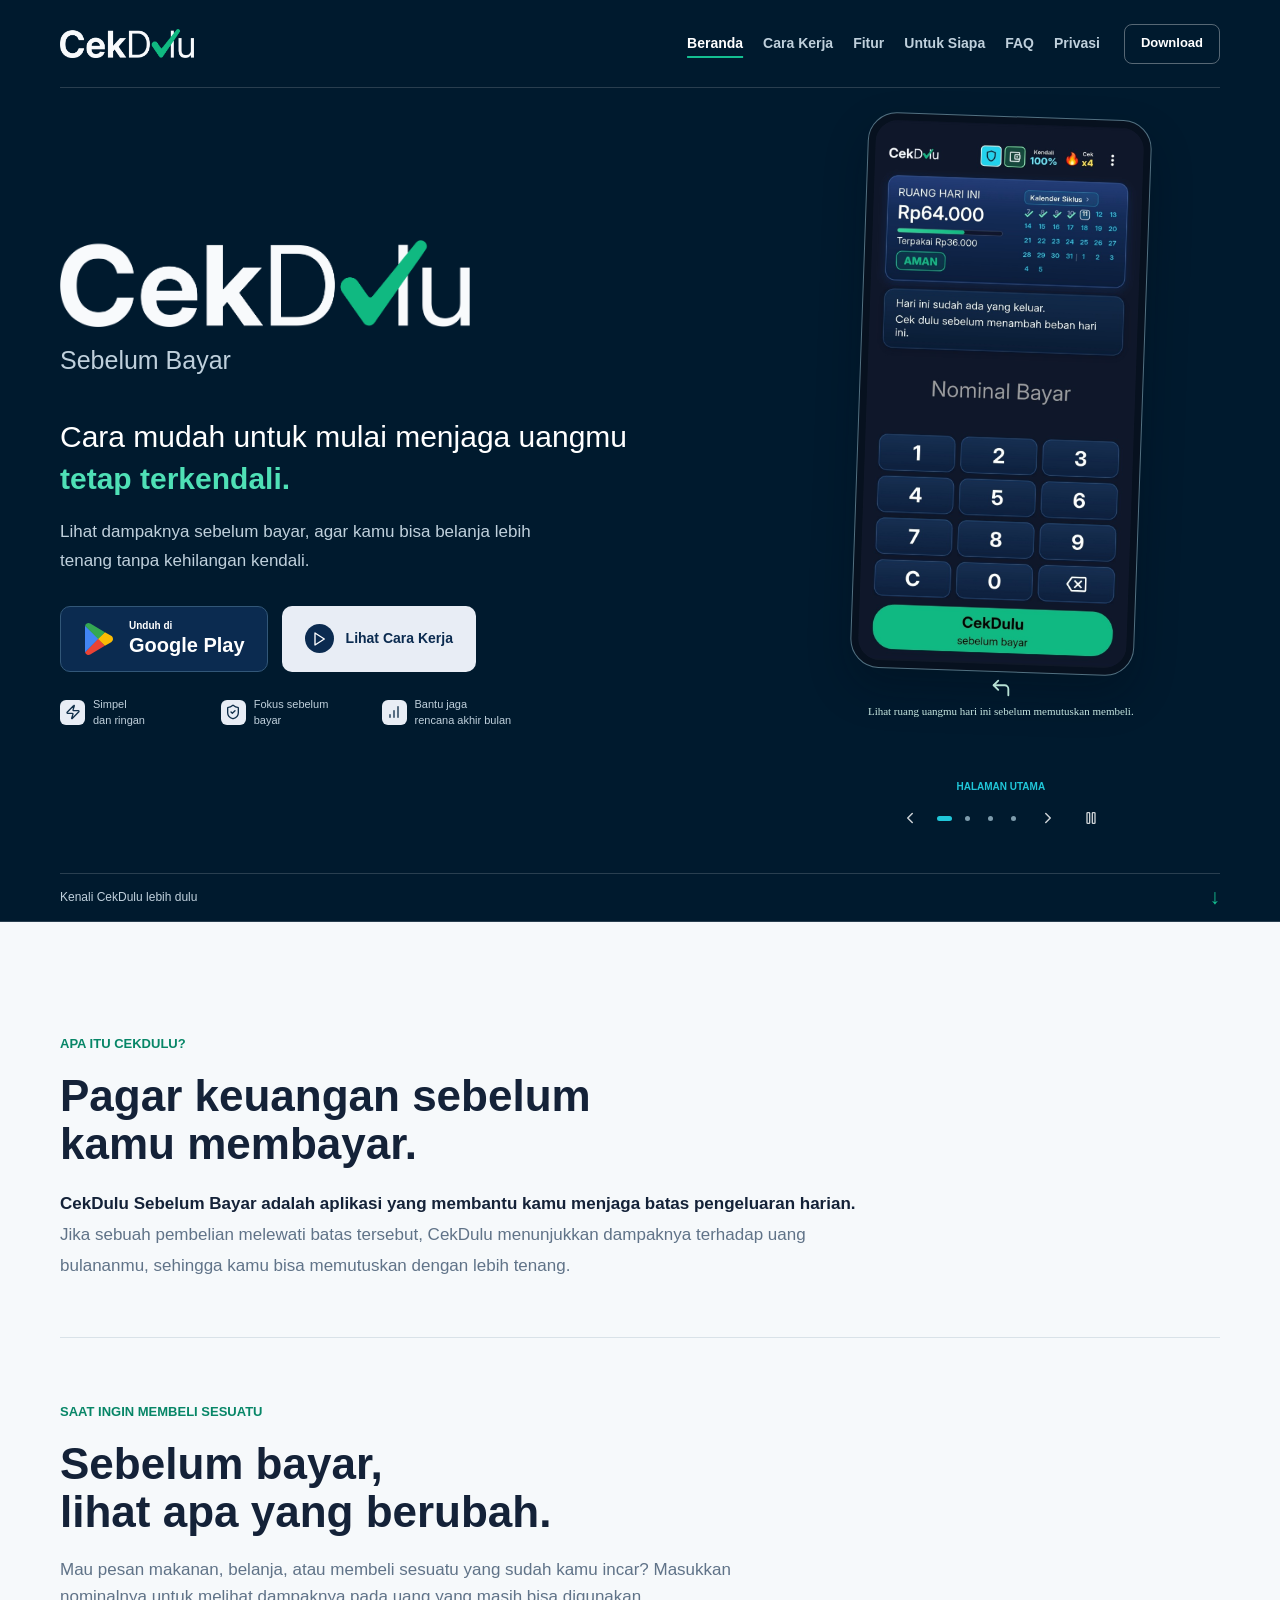
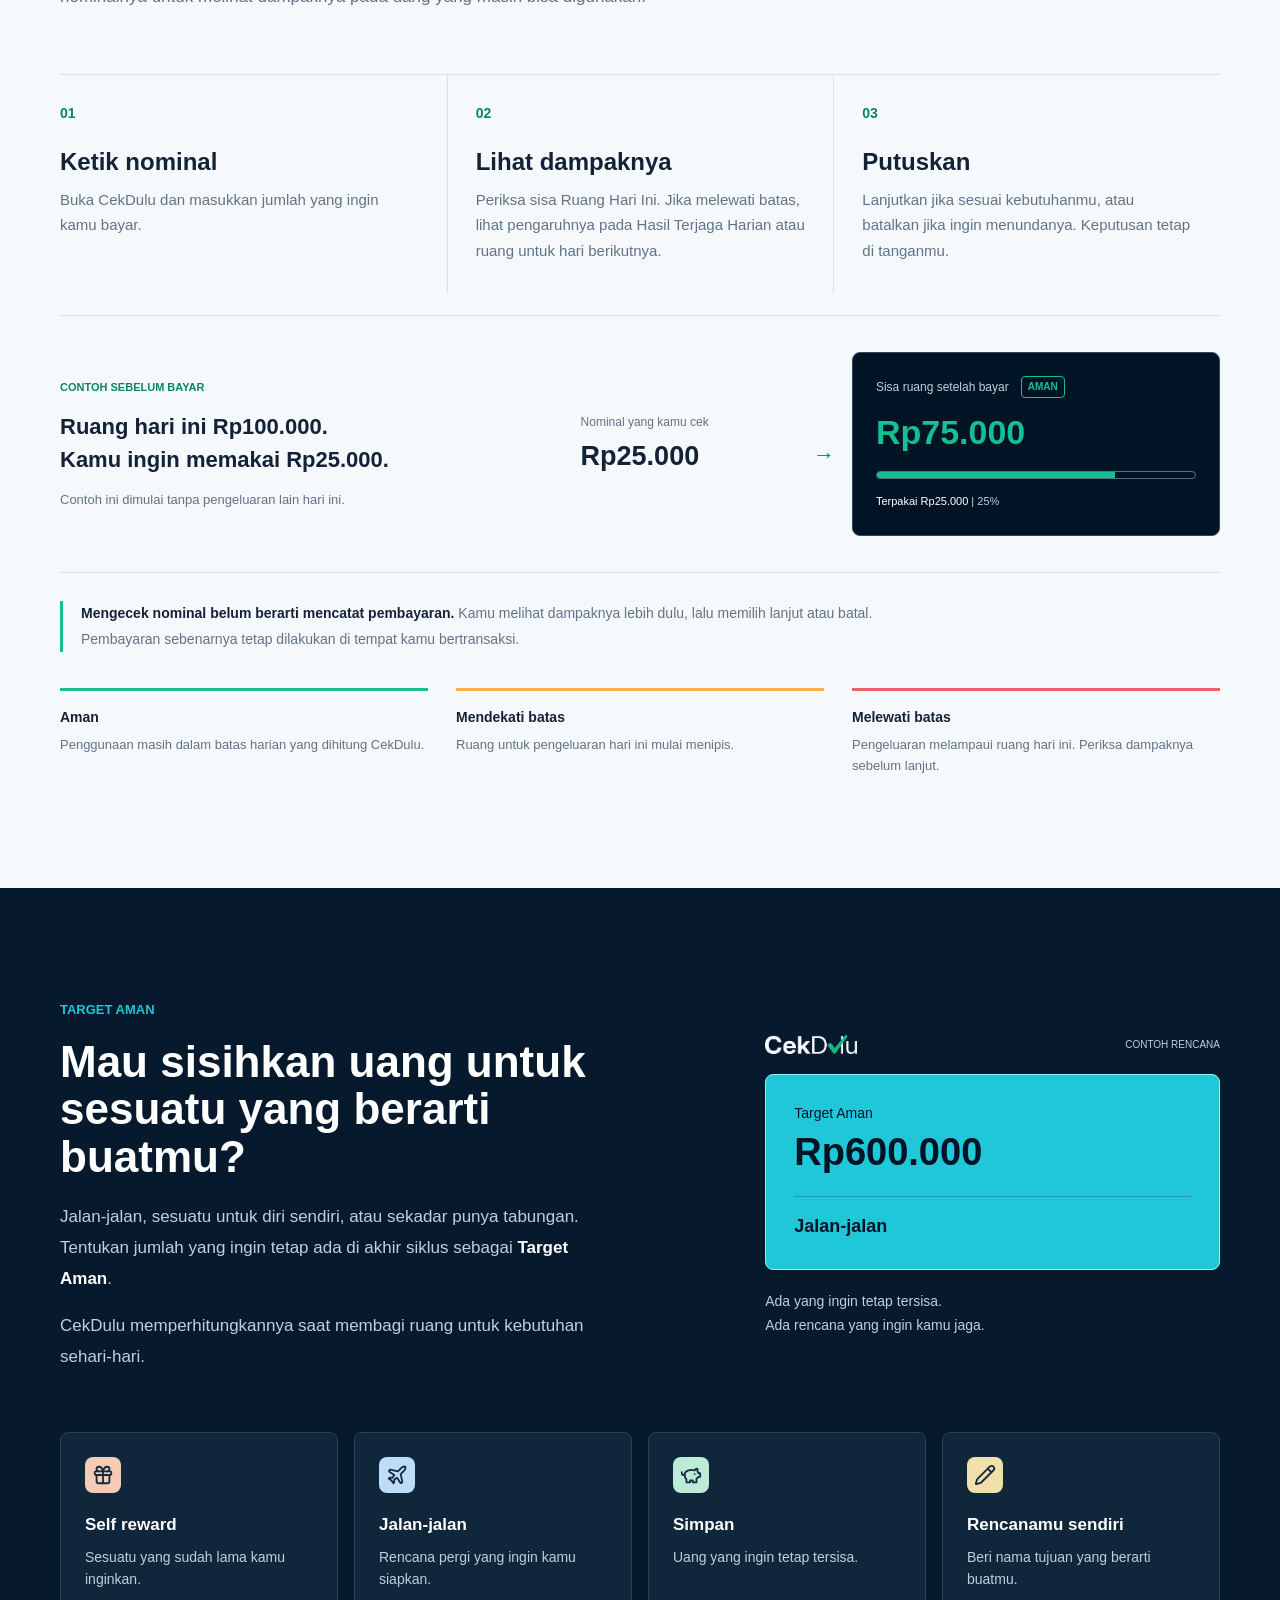
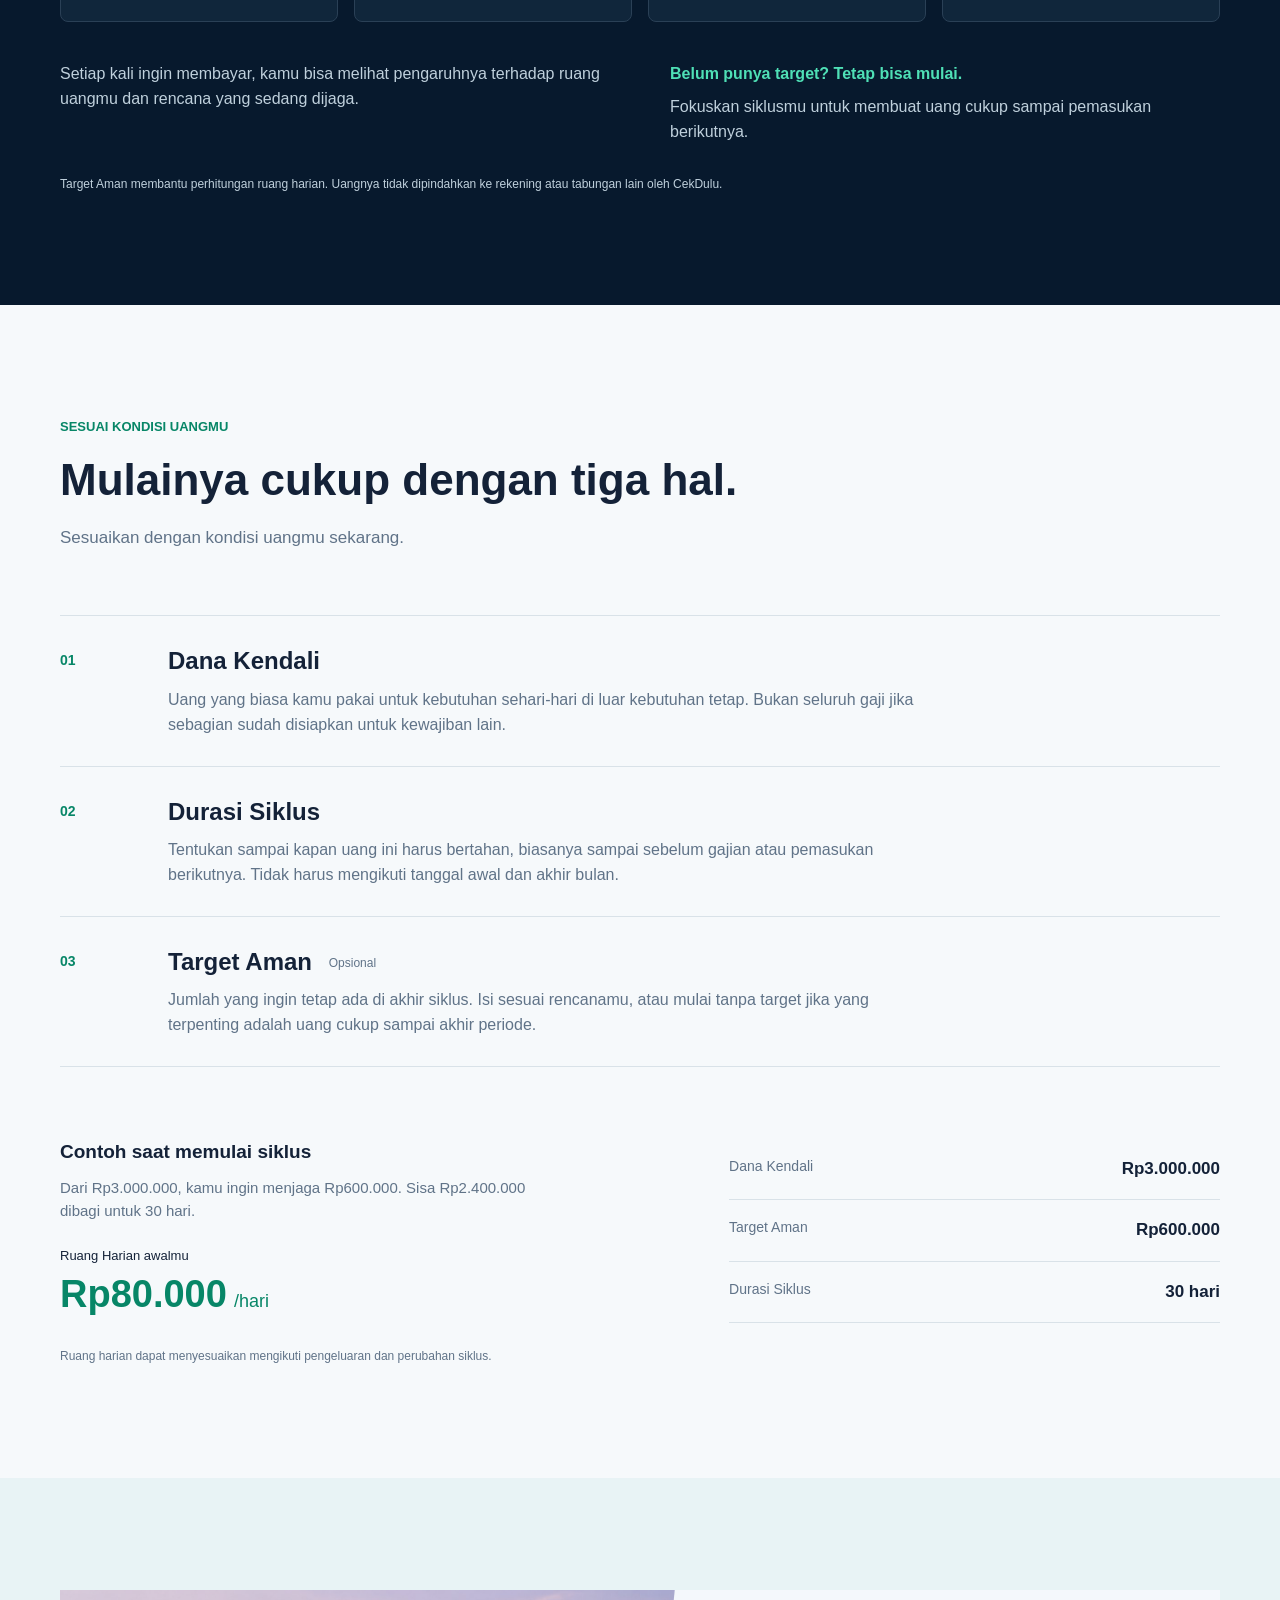
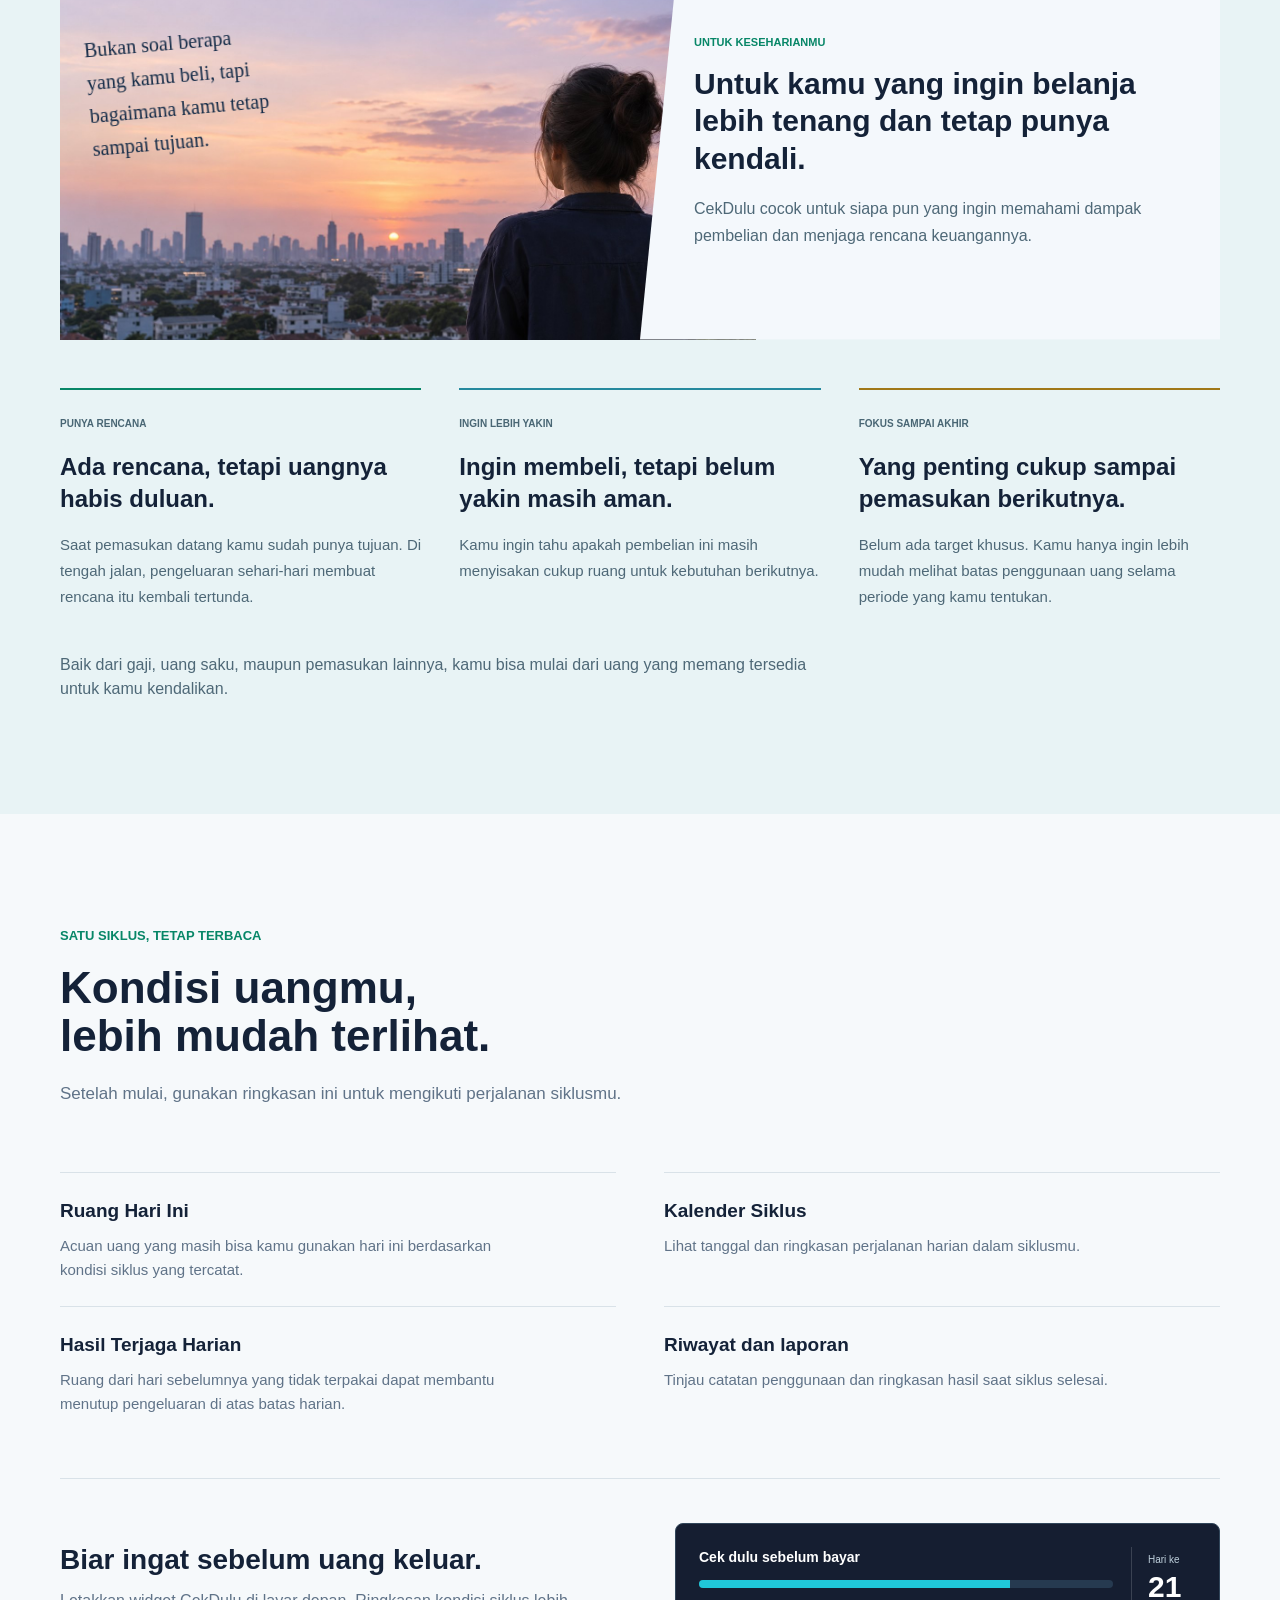
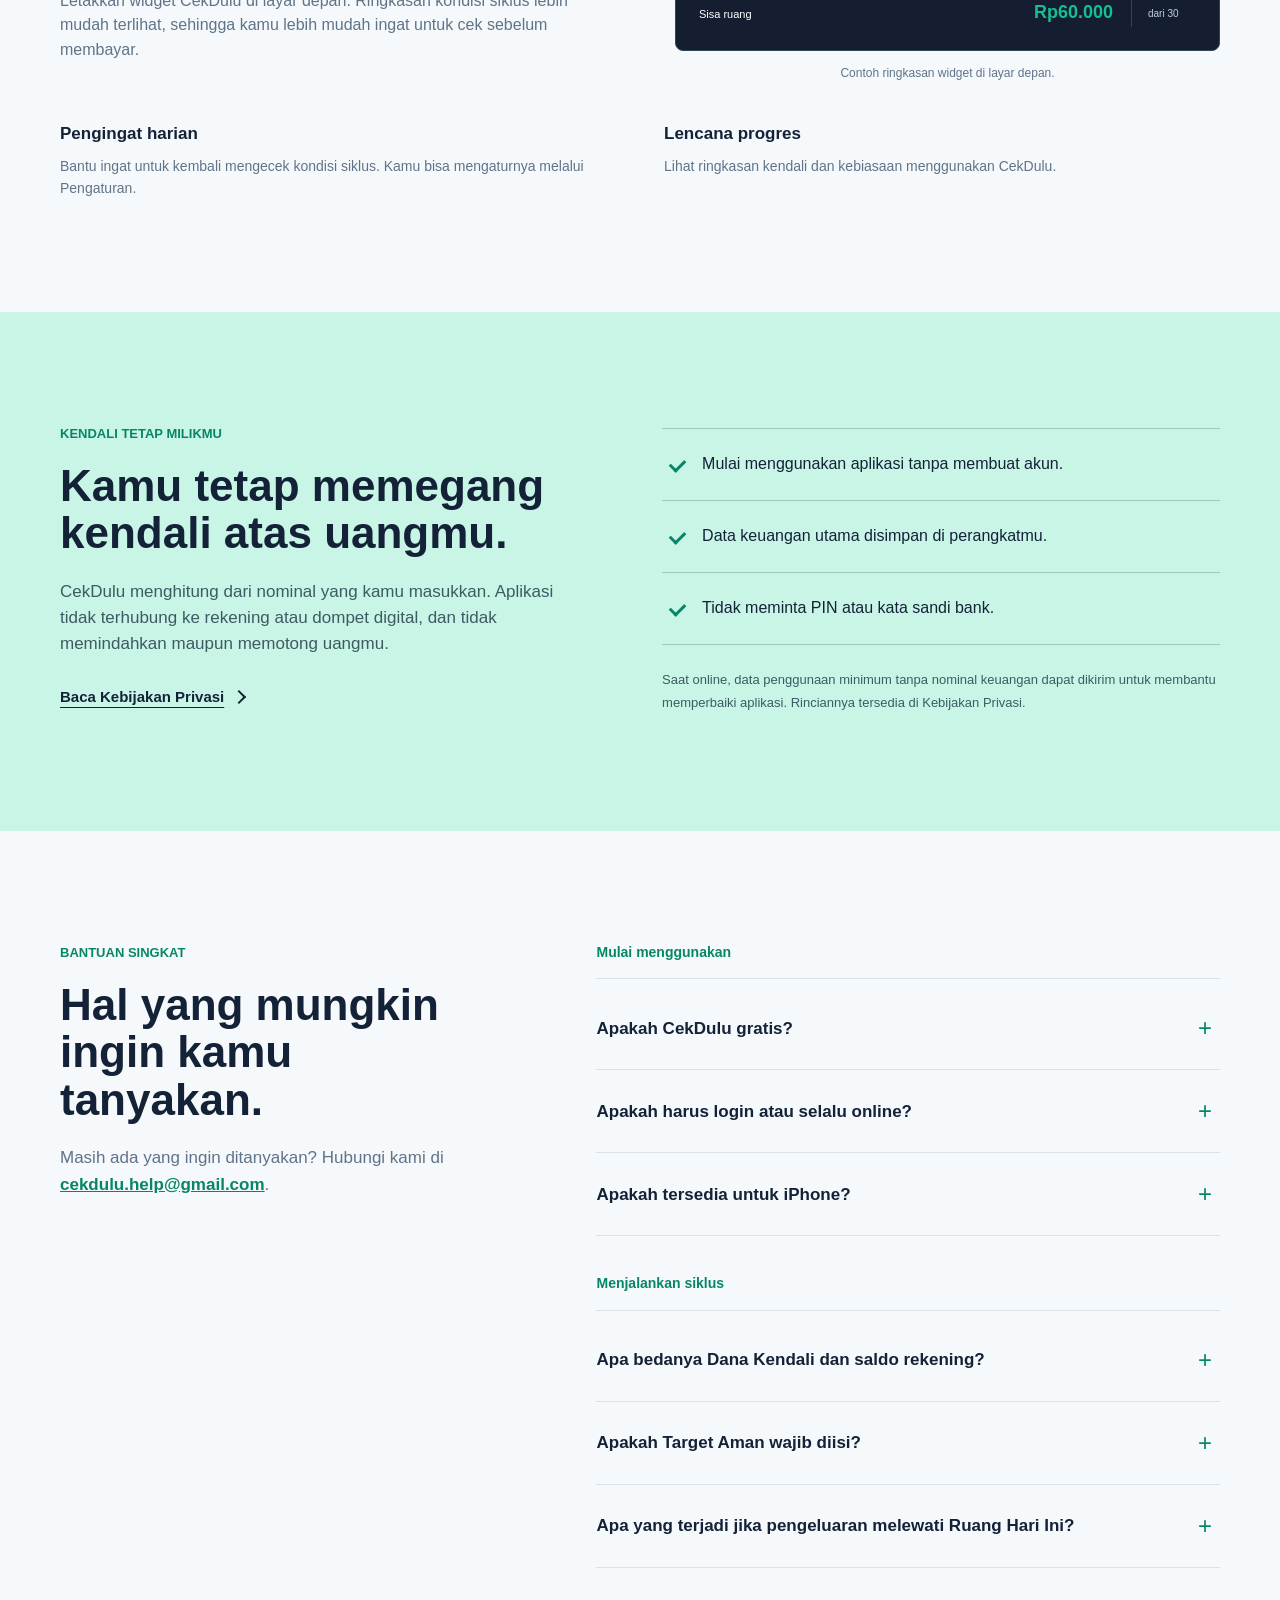
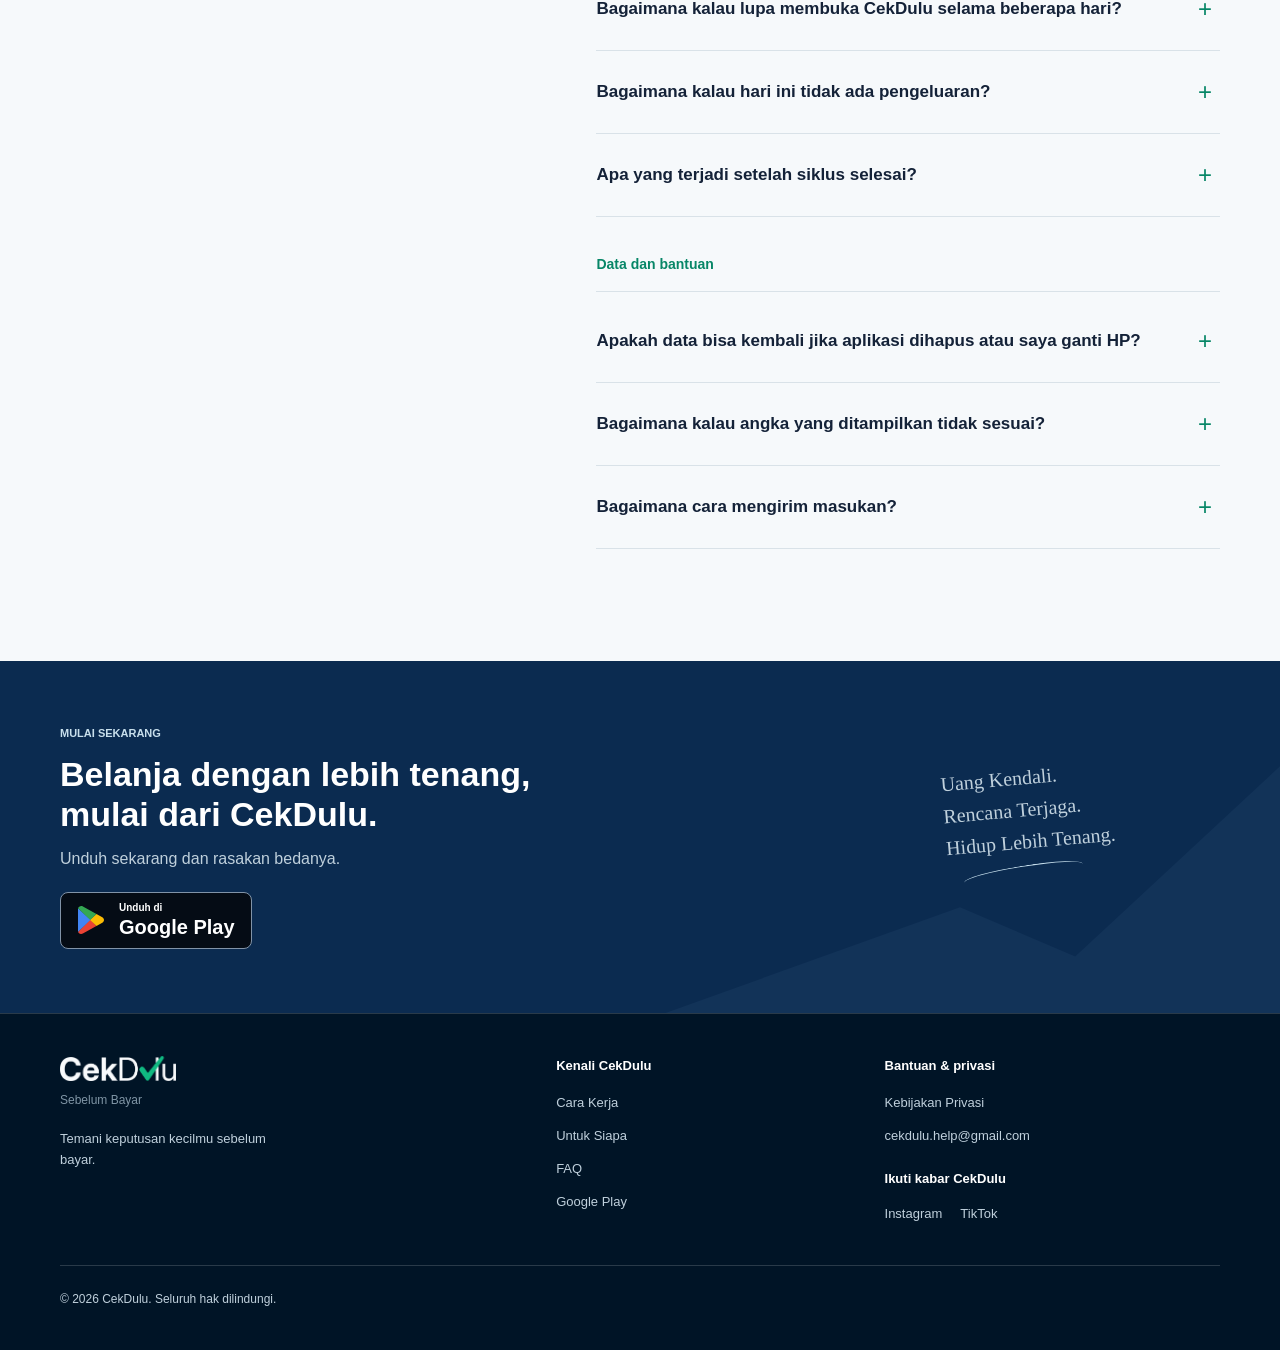
==== commit 9ded4526: "feat: add CekDulu website with responsive pages and screenshot carousel" ====
--- a/index.html
+++ b/index.html
@@ -13,7 +13,13 @@
     <link rel="apple-touch-icon" href="assets/cekdulu-icon.png">
     <link rel="manifest" href="site.webmanifest">
     <link rel="stylesheet" href="styles.css">
+    <link rel="stylesheet" href="hero.css">
+    <link rel="stylesheet" href="stories.css">
+    <link rel="stylesheet" href="support.css">
+    <link rel="stylesheet" href="navigation.css">
+    <link rel="stylesheet" href="carousel.css">
     <script src="script.js" defer></script>
+    <script src="carousel.js" defer></script>
   </head>
   <body>
     <a class="skip-link" href="#main-content">Lewati ke konten</a>
@@ -21,7 +27,7 @@
     <header class="site-header">
       <div class="site-header__inner">
         <a class="brand" href="#top" aria-label="CekDulu, kembali ke atas">
-          <img src="assets/cekdulu-logo.png" alt="CekDulu">
+          <img src="assets/cekdulu-logo.png" width="945" height="201" alt="CekDulu">
         </a>
 
         <button
@@ -37,9 +43,11 @@
         </button>
 
         <nav class="main-nav" id="primary-navigation" aria-label="Navigasi utama">
+          <a href="#top">Beranda</a>
           <a href="#cara-kerja">Cara Kerja</a>
           <a href="#fitur">Fitur</a>
-          <a href="#bantuan">Bantuan</a>
+          <a href="#untuk-siapa">Untuk Siapa</a>
+          <a href="#bantuan">FAQ</a>
           <a href="privacy.html">Privasi</a>
           <a
             class="mobile-only-link"
@@ -60,369 +68,405 @@
       </div>
     </header>
 
-    <main id="main-content">
-      <section class="hero" id="top">
-        <div class="hero__texture" aria-hidden="true"></div>
-        <div class="hero__inner">
-          <div class="hero__copy">
-            <p class="eyebrow eyebrow--green">Cek dulu sebelum bayar</p>
-            <h1>Lihat dampaknya sebelum uang keluar.</h1>
-            <p class="hero__lead">
-              CekDulu adalah pagar keuangan yang membantu kamu menilai setiap
-              pembelian, supaya uang bulanan tetap cukup dan rencana akhir
-              bulan tetap terjaga.
-            </p>
-            <div class="hero__actions">
-              <a
-                class="button button--primary"
-                href="https://play.google.com/store/apps/details?id=com.cekdulu.sebelumbayar"
-                target="_blank"
-                rel="noopener noreferrer"
-              >
-                Download di Google Play
+    <main id="main-content" tabindex="-1">
+      <section class="hero hero--intro" id="top" aria-labelledby="intro-title" tabindex="-1">
+        <div class="intro-layout">
+          <div class="intro-copy">
+            <div class="intro-brand">
+              <h1 id="intro-title"><img src="assets/cekdulu-logo.png" width="945" height="201" alt="CekDulu" fetchpriority="high"></h1>
+              <p class="intro-tagline">Sebelum Bayar</p>
+            </div>
+            <p class="intro-headline">Cara mudah untuk mulai menjaga uangmu <strong>tetap terkendali.</strong></p>
+            <p class="intro-description">Lihat dampaknya sebelum bayar, agar kamu bisa belanja lebih tenang tanpa kehilangan kendali.</p>
+            <div class="intro-actions">
+              <a class="button intro-store" href="https://play.google.com/store/apps/details?id=com.cekdulu.sebelumbayar" target="_blank" rel="noopener noreferrer" aria-label="Unduh CekDulu di Google Play">
+                <img src="assets/google-play-color.svg" width="32" height="32" alt="">
+                <span class="intro-store__text"><small>Unduh di</small><strong>Google Play</strong></span>
               </a>
-              <a class="text-link" href="#cara-kerja">Lihat cara kerjanya</a>
-            </div>
-            <p class="hero__note">
-              Tidak terhubung ke rekening. Kamu tetap memegang keputusan.
-            </p>
-          </div>
-
-          <div class="hero__visual" aria-label="Contoh tampilan aplikasi CekDulu">
-            <div class="phone-shell">
-              <div class="phone-speaker" aria-hidden="true"></div>
-              <div class="app-screen">
-                <div class="app-topbar">
-                  <img src="assets/cekdulu-logo.png" alt="">
-                  <div class="app-indicators" aria-hidden="true">
-                    <span class="mini-shield"></span>
-                    <span class="mini-score">100%</span>
-                    <span class="mini-menu">&#8942;</span>
+              <a class="button intro-how" href="#cara-kerja"><span class="intro-how__icon" aria-hidden="true"><img src="assets/play.svg" width="16" height="16" alt=""></span>Lihat Cara Kerja</a>
+            </div>
+            <ul class="intro-benefits" aria-label="Ringkasan CekDulu">
+              <li><span class="intro-benefit-icon" aria-hidden="true"><img src="assets/zap.svg" width="22" height="22" alt=""></span><span>Simpel<br>dan ringan</span></li>
+              <li><span class="intro-benefit-icon" aria-hidden="true"><img src="assets/shield-check.svg" width="22" height="22" alt=""></span><span>Fokus sebelum<br>bayar</span></li>
+              <li><span class="intro-benefit-icon" aria-hidden="true"><img src="assets/chart-progress.svg" width="22" height="22" alt=""></span><span>Bantu jaga<br>rencana akhir bulan</span></li>
+            </ul>
+          </div>
+          <figure class="intro-preview product-carousel" role="group" aria-roledescription="carousel" aria-label="Tampilan aplikasi CekDulu" data-carousel data-index="0">
+            <div class="intro-phone carousel-phone">
+              <div class="carousel-viewport" tabindex="0" aria-label="Galeri tampilan CekDulu" data-carousel-viewport>
+                <div class="carousel-track" data-carousel-track>
+                  <div class="carousel-slide" role="group" aria-roledescription="slide" aria-label="1 dari 4: Halaman utama" aria-hidden="false" data-slide data-title="Halaman utama" data-note="Lihat ruang uangmu hari ini sebelum memutuskan membeli.">
+                    <img src="assets/app-home.jpg" width="762" height="1536" alt="Halaman utama CekDulu: sisa ruang Rp64.000, kalender siklus dan keypad." draggable="false" fetchpriority="high" decoding="async">
+                  </div>
+                  <div class="carousel-slide" role="group" aria-roledescription="slide" aria-label="2 dari 4: Reflektif Aman" aria-hidden="true" data-slide data-title="Reflektif Aman" data-note="Lihat sisa ruang setelah bayar, lalu putuskan dengan lebih tenang.">
+                    <img src="assets/reflection-safe.jpg" width="762" height="1536" alt="Pengecekan berstatus Aman dengan sisa ruang setelah bayar Rp39.000." draggable="false" loading="lazy" fetchpriority="low" decoding="async">
+                  </div>
+                  <div class="carousel-slide" role="group" aria-roledescription="slide" aria-label="3 dari 4: Melewati Batas" aria-hidden="true" data-slide data-title="Melewati Batas" data-note="Ketahui konsekuensinya untuk hari-hari berikutnya sebelum lanjut.">
+                    <img src="assets/reflection-over-limit.jpg" width="762" height="1536" alt="Dampak melewati batas: ruang harian mulai besok menjadi Rp97.140." draggable="false" loading="lazy" fetchpriority="low" decoding="async">
+                  </div>
+                  <div class="carousel-slide" role="group" aria-roledescription="slide" aria-label="4 dari 4: Riwayat Harian" aria-hidden="true" data-slide data-title="Riwayat Harian" data-note="Tinjau penggunaan uang dan perjalanan siklusmu dari hari ke hari.">
+                    <img src="assets/daily-history.jpg" width="762" height="1536" alt="Riwayat Harian dengan kalender penggunaan uang dan progres siklus." draggable="false" loading="lazy" fetchpriority="low" decoding="async">
                   </div>
                 </div>
-
-                <div class="daily-card">
-                  <div class="daily-summary">
-                    <span class="app-label">RUANG HARI INI</span>
-                    <strong>Rp100.000</strong>
-                    <div class="usage-track" aria-hidden="true">
-                      <span></span>
-                    </div>
-                    <small>Terpakai Rp25.000</small>
-                    <span class="status-pill">AMAN</span>
-                  </div>
-
-                  <div class="cycle-calendar" aria-label="Kalender Siklus contoh">
-                    <span class="calendar-title">Kalender Siklus</span>
-                    <div class="calendar-grid" aria-hidden="true">
-                      <span class="muted">28</span><span class="today">29</span><span>30</span><span>31</span><span>1</span><span>2</span><span>3</span>
-                      <span>4</span><span>5</span><span>6</span><span>7</span><span>8</span><span>9</span><span>10</span>
-                      <span>11</span><span>12</span><span>13</span><span>14</span><span>15</span><span>16</span><span>17</span>
-                      <span>18</span><span>19</span><span>20</span><span>21</span><span>22</span><span>23</span><span>24</span>
-                    </div>
-                  </div>
+              </div>
+            </div>
+            <div class="intro-annotations">
+              <p class="intro-annotation intro-annotation--decision" data-carousel-note><img src="assets/note-arrow.svg" width="28" height="28" alt="" aria-hidden="true"><span data-carousel-note-text>Lihat ruang uangmu hari ini sebelum memutuskan membeli.</span></p>
+            </div>
+            <figcaption>
+              <span class="intro-caption-label" data-carousel-title>Halaman utama</span>
+              <div class="carousel-controls" hidden data-carousel-controls>
+                <button class="carousel-control" type="button" data-carousel-prev aria-label="Tampilan sebelumnya" title="Tampilan sebelumnya"><img src="assets/chevron-left.svg" width="18" height="18" alt=""></button>
+                <div class="carousel-dots" aria-label="Pilih tampilan">
+                  <button class="carousel-dot" type="button" data-carousel-dot="0" aria-label="Tampilkan halaman utama" title="Halaman utama" aria-current="true"><span></span></button>
+                  <button class="carousel-dot" type="button" data-carousel-dot="1" aria-label="Tampilkan reflektif aman" title="Reflektif Aman"><span></span></button>
+                  <button class="carousel-dot" type="button" data-carousel-dot="2" aria-label="Tampilkan melewati batas" title="Melewati Batas"><span></span></button>
+                  <button class="carousel-dot" type="button" data-carousel-dot="3" aria-label="Tampilkan riwayat harian" title="Riwayat Harian"><span></span></button>
                 </div>
-
-                <div class="app-message">
-                  <strong>Ruangmu masih aman.</strong>
-                  <span>Cek dampaknya sebelum menambah pengeluaran hari ini.</span>
+                <button class="carousel-control" type="button" data-carousel-next aria-label="Tampilan berikutnya" title="Tampilan berikutnya"><img src="assets/chevron-right.svg" width="18" height="18" alt=""></button>
+                <button class="carousel-control carousel-toggle" type="button" data-carousel-toggle aria-label="Jeda pergantian otomatis" title="Jeda pergantian otomatis"><img src="assets/pause.svg" width="16" height="16" alt=""></button>
+              </div>
+              <span class="carousel-announcement" aria-live="off" aria-atomic="true" data-carousel-announcement>1 dari 4: Halaman utama</span>
+            </figcaption>
+          </figure>
+        </div>
+        <a class="intro-next" href="#tentang"><span>Kenali CekDulu lebih dulu</span><span aria-hidden="true">&darr;</span></a>
+      </section>
+
+      <section class="section section--white product-intro" id="tentang" aria-labelledby="about-title" tabindex="-1">
+        <div class="section__inner">
+          <p class="eyebrow">Apa itu CekDulu?</p>
+          <h2 id="about-title">Pagar keuangan sebelum<br>kamu membayar.</h2>
+          <div class="product-intro__body">
+            <p><strong>CekDulu Sebelum Bayar adalah aplikasi yang membantu kamu menjaga batas pengeluaran harian.</strong> Jika sebuah pembelian melewati batas tersebut, CekDulu menunjukkan dampaknya terhadap uang bulananmu, sehingga kamu bisa memutuskan dengan lebih tenang.</p>
+          </div>
+        </div>
+      </section>
+
+      <section class="section section--white payment-story" id="cara-kerja" aria-labelledby="payment-title" tabindex="-1">
+        <div class="section__inner">
+          <div class="section-heading section-heading--wide">
+            <p class="eyebrow">Saat ingin membeli sesuatu</p>
+            <h2 id="payment-title">Sebelum bayar,<br>lihat apa yang berubah.</h2>
+            <p>Mau pesan makanan, belanja, atau membeli sesuatu yang sudah kamu incar? Masukkan nominalnya untuk melihat dampaknya pada uang yang masih bisa digunakan.</p>
+          </div>
+
+          <ol class="payment-steps">
+            <li>
+              <span class="payment-step-number" aria-hidden="true">01</span>
+              <h3>Ketik nominal</h3>
+              <p>Buka CekDulu dan masukkan jumlah yang ingin kamu bayar.</p>
+            </li>
+            <li>
+              <span class="payment-step-number" aria-hidden="true">02</span>
+              <h3>Lihat dampaknya</h3>
+              <p>Periksa sisa Ruang Hari Ini. Jika melewati batas, lihat pengaruhnya pada Hasil Terjaga Harian atau ruang untuk hari berikutnya.</p>
+            </li>
+            <li>
+              <span class="payment-step-number" aria-hidden="true">03</span>
+              <h3>Putuskan</h3>
+              <p>Lanjutkan jika sesuai kebutuhanmu, atau batalkan jika ingin menundanya. Keputusan tetap di tanganmu.</p>
+            </li>
+          </ol>
+
+          <figure class="payment-example" id="pengalaman" aria-labelledby="payment-example-caption">
+            <figcaption id="payment-example-caption">
+              <span class="story-kicker">CONTOH SEBELUM BAYAR</span>
+              <strong>Ruang hari ini Rp100.000.<br>Kamu ingin memakai Rp25.000.</strong>
+              <span>Contoh ini dimulai tanpa pengeluaran lain hari ini.</span>
+            </figcaption>
+            <div class="payment-comparison">
+              <div class="payment-input">
+                <span class="story-label">Nominal yang kamu cek</span>
+                <strong>Rp25.000</strong>
+                <span class="payment-direction" aria-hidden="true">&rarr;</span>
+              </div>
+              <div class="payment-result">
+                <div class="payment-result-heading">
+                  <span class="story-label">Sisa ruang setelah bayar</span>
+                  <span class="payment-status">AMAN</span>
                 </div>
-
-                <div class="payment-demo">
-                  <span>Nominal Bayar</span>
-                  <strong>Rp25.000</strong>
-                  <div class="keypad" aria-hidden="true">
-                    <span>1</span><span>2</span><span>3</span>
-                    <span>4</span><span>5</span><span>6</span>
-                    <span>7</span><span>8</span><span>9</span>
-                  </div>
-                  <div class="mock-cta">CekDulu</div>
-                </div>
-              </div>
-            </div>
-          </div>
-        </div>
-
-        <div class="hero__facts" aria-label="Ringkasan CekDulu">
-          <span>5 detik sebelum bayar</span>
-          <span>Tanpa koneksi rekening</span>
-          <span>Keputusan tetap di tanganmu</span>
-        </div>
-      </section>
-
-      <section class="section section--white" id="cara-kerja">
-        <div class="section__inner">
-          <div class="section-heading section-heading--wide">
-            <p class="eyebrow">Bukan sekadar catatan pengeluaran</p>
-            <h2>Berhenti sebentar. Lihat dampaknya. Baru putuskan.</h2>
-            <p>
-              CekDulu tidak menunggu uang terlanjur keluar. Masukkan nominal
-              sebelum membayar untuk melihat apakah keputusan itu masih aman,
-              mulai mendekati batas, atau berdampak pada hari-hari berikutnya.
-            </p>
-          </div>
-
-          <div class="step-list" aria-label="Tiga langkah awal CekDulu">
-            <article class="step-item">
-              <span class="step-number">01</span>
-              <div>
-                <h3>Dana Kendali</h3>
-                <p>
-                  Uang yang biasa kamu pakai untuk kebutuhan sehari-hari di
-                  luar kebutuhan tetap.
-                </p>
-              </div>
-            </article>
-            <article class="step-item">
-              <span class="step-number">02</span>
-              <div>
-                <h3>Durasi Siklus</h3>
-                <p>
-                  Tentukan sampai kapan uang tersebut harus bertahan, biasanya
-                  hingga pemasukan berikutnya.
-                </p>
-              </div>
-            </article>
-            <article class="step-item">
-              <span class="step-number">03</span>
-              <div>
-                <h3>Target Aman</h3>
-                <p>
-                  Pilih uang yang ingin tetap ada untuk ditabung, jalan-jalan,
-                  self reward, atau rencana lain. Bagian ini opsional.
-                </p>
-              </div>
-            </article>
-          </div>
-
-          <p class="section-conclusion">
-            Dari tiga hal itu, CekDulu menghitung
-            <strong>Ruang Hari Ini</strong> yang bisa kamu gunakan sambil
-            menjaga siklus tetap terkendali.
-          </p>
-        </div>
-      </section>
-
-      <section class="section section--ink experience" id="pengalaman">
-        <div class="section__inner experience__inner">
-          <div class="experience__copy">
-            <p class="eyebrow eyebrow--cyan">Saat ingin membeli sesuatu</p>
-            <h2>Ketik nominalnya, lalu lihat dampaknya.</h2>
-            <ol class="decision-steps">
-              <li>Masukkan harga yang ingin dibayar.</li>
-              <li>Tekan CekDulu.</li>
-              <li>Lihat dampaknya terhadap hari ini dan sisa siklus.</li>
-              <li>Putuskan lanjut atau batal dengan lebih sadar.</li>
-            </ol>
-          </div>
-
-          <div class="reflection-demo" aria-label="Contoh hasil pemeriksaan pembayaran">
-            <div class="reflection-topline">
-              <span>PEMBAYARAN KE 2</span>
-              <span class="status-pill">AMAN</span>
-            </div>
-            <p>Sisa Ruang Setelah Bayar</p>
-            <strong class="reflection-amount">Rp75.000</strong>
-            <div class="reflection-bar" aria-hidden="true"><span></span></div>
-            <p class="reflection-used">Terpakai <strong>Rp25.000 | 25%</strong></p>
-            <div class="reflection-copy">
-              Pembayaran ini masih berada dalam Ruang Hari Ini. Kamu tetap
-              punya ruang untuk kebutuhan berikutnya.
-            </div>
-          </div>
-        </div>
-
-        <div class="status-legend section__inner" aria-label="Arti status pembayaran">
-          <div class="status-legend__item status-legend__item--safe">
-            <strong>AMAN</strong>
-            <span>Masih berada dalam Ruang Hari Ini.</span>
-          </div>
-          <div class="status-legend__item status-legend__item--warning">
-            <strong>MENDEKATI</strong>
-            <span>Sebagian besar ruang sudah digunakan.</span>
-          </div>
-          <div class="status-legend__item status-legend__item--danger">
-            <strong>MELEWATI</strong>
-            <span>Dampaknya diperlihatkan sebelum diterapkan.</span>
-          </div>
-        </div>
-      </section>
-
-      <section class="section section--white" id="fitur">
+                <strong class="payment-result-amount">Rp75.000</strong>
+                <div class="payment-result-track" aria-hidden="true"><span></span></div>
+                <span class="payment-result-detail">Terpakai Rp25.000 <span>| 25%</span></span>
+              </div>
+            </div>
+          </figure>
+
+          <p class="payment-note"><strong>Mengecek nominal belum berarti mencatat pembayaran.</strong> Kamu melihat dampaknya lebih dulu, lalu memilih lanjut atau batal. Pembayaran sebenarnya tetap dilakukan di tempat kamu bertransaksi.</p>
+
+          <dl class="payment-statuses" aria-label="Arti status pembayaran">
+            <div class="payment-statuses__safe">
+              <dt>Aman</dt>
+              <dd>Penggunaan masih dalam batas harian yang dihitung CekDulu.</dd>
+            </div>
+            <div class="payment-statuses__near">
+              <dt>Mendekati batas</dt>
+              <dd>Ruang untuk pengeluaran hari ini mulai menipis.</dd>
+            </div>
+            <div class="payment-statuses__over">
+              <dt>Melewati batas</dt>
+              <dd>Pengeluaran melampaui ruang hari ini. Periksa dampaknya sebelum lanjut.</dd>
+            </div>
+          </dl>
+        </div>
+      </section>
+
+      <section class="section section--ink goal-story" id="fitur" aria-labelledby="goal-title" tabindex="-1">
+        <div class="section__inner">
+          <div class="goal-layout">
+            <div class="goal-copy">
+              <p class="eyebrow eyebrow--cyan">Target Aman</p>
+              <h2 id="goal-title">Mau sisihkan uang untuk sesuatu yang berarti buatmu?</h2>
+              <p>Jalan-jalan, sesuatu untuk diri sendiri, atau sekadar punya tabungan. Tentukan jumlah yang ingin tetap ada di akhir siklus sebagai <strong>Target Aman</strong>.</p>
+              <p>CekDulu memperhitungkannya saat membagi ruang untuk kebutuhan sehari-hari.</p>
+            </div>
+            <figure class="goal-example" aria-labelledby="goal-example-caption">
+              <div class="goal-example-brand">
+                <img src="assets/cekdulu-logo.png" width="945" height="201" alt="CekDulu" loading="lazy">
+                <span>CONTOH RENCANA</span>
+              </div>
+              <div class="goal-amount">
+                <span>Target Aman</span>
+                <strong>Rp600.000</strong>
+                <span class="goal-name">Jalan-jalan</span>
+              </div>
+              <figcaption id="goal-example-caption">Ada yang ingin tetap tersisa.<br>Ada rencana yang ingin kamu jaga.</figcaption>
+            </figure>
+          </div>
+
+          <ul class="goal-ideas" aria-label="Contoh tujuan Target Aman">
+            <li class="goal-idea goal-idea--reward"><span class="goal-idea-icon" aria-hidden="true"><img src="assets/gift.svg" width="22" height="22" alt="" loading="lazy"></span><h3>Self reward</h3><p>Sesuatu yang sudah lama kamu inginkan.</p></li>
+            <li class="goal-idea goal-idea--travel"><span class="goal-idea-icon" aria-hidden="true"><img src="assets/plane.svg" width="22" height="22" alt="" loading="lazy"></span><h3>Jalan-jalan</h3><p>Rencana pergi yang ingin kamu siapkan.</p></li>
+            <li class="goal-idea goal-idea--save"><span class="goal-idea-icon" aria-hidden="true"><img src="assets/piggy-bank.svg" width="22" height="22" alt="" loading="lazy"></span><h3>Simpan</h3><p>Uang yang ingin tetap tersisa.</p></li>
+            <li class="goal-idea goal-idea--custom"><span class="goal-idea-icon" aria-hidden="true"><img src="assets/pencil.svg" width="22" height="22" alt="" loading="lazy"></span><h3>Rencanamu sendiri</h3><p>Beri nama tujuan yang berarti buatmu.</p></li>
+          </ul>
+
+          <div class="goal-notes">
+            <p>Setiap kali ingin membayar, kamu bisa melihat pengaruhnya terhadap ruang uangmu dan rencana yang sedang dijaga.</p>
+            <p><strong>Belum punya target? Tetap bisa mulai.</strong> Fokuskan siklusmu untuk membuat uang cukup sampai pemasukan berikutnya.</p>
+          </div>
+          <p class="goal-footnote">Target Aman membantu perhitungan ruang harian. Uangnya tidak dipindahkan ke rekening atau tabungan lain oleh CekDulu.</p>
+        </div>
+      </section>
+
+      <section class="section section--white setup-story" id="mulai" aria-labelledby="setup-title" tabindex="-1">
+        <div class="section__inner">
+          <div class="section-heading">
+            <p class="eyebrow">Sesuai kondisi uangmu</p>
+            <h2 id="setup-title">Mulainya cukup dengan tiga hal.</h2>
+            <p>Sesuaikan dengan kondisi uangmu sekarang.</p>
+          </div>
+          <ol class="setup-steps">
+            <li><span class="setup-number" aria-hidden="true">01</span><div><h3>Dana Kendali</h3><p>Uang yang biasa kamu pakai untuk kebutuhan sehari-hari di luar kebutuhan tetap. Bukan seluruh gaji jika sebagian sudah disiapkan untuk kewajiban lain.</p></div></li>
+            <li><span class="setup-number" aria-hidden="true">02</span><div><h3>Durasi Siklus</h3><p>Tentukan sampai kapan uang ini harus bertahan, biasanya sampai sebelum gajian atau pemasukan berikutnya. Tidak harus mengikuti tanggal awal dan akhir bulan.</p></div></li>
+            <li><span class="setup-number" aria-hidden="true">03</span><div><h3>Target Aman <span class="setup-optional">Opsional</span></h3><p>Jumlah yang ingin tetap ada di akhir siklus. Isi sesuai rencanamu, atau mulai tanpa target jika yang terpenting adalah uang cukup sampai akhir periode.</p></div></li>
+          </ol>
+          <div class="setup-example" aria-labelledby="setup-example-title">
+            <div class="setup-example-copy">
+              <h3 id="setup-example-title">Contoh saat memulai siklus</h3>
+              <p>Dari Rp3.000.000, kamu ingin menjaga Rp600.000. Sisa Rp2.400.000 dibagi untuk 30 hari.</p>
+              <p class="setup-result-label">Ruang Harian awalmu</p>
+              <strong class="setup-result">Rp80.000<span>/hari</span></strong>
+            </div>
+            <dl class="setup-values">
+              <div><dt>Dana Kendali</dt><dd>Rp3.000.000</dd></div>
+              <div><dt>Target Aman</dt><dd>Rp600.000</dd></div>
+              <div><dt>Durasi Siklus</dt><dd>30 hari</dd></div>
+            </dl>
+          </div>
+          <p class="setup-footnote">Ruang harian dapat menyesuaikan mengikuti pengeluaran dan perubahan siklus.</p>
+        </div>
+      </section>
+
+      <section class="section audience-story" id="untuk-siapa" aria-labelledby="audience-title" tabindex="-1">
+        <div class="section__inner">
+          <div class="audience-intro">
+            <div class="audience-photo">
+              <img src="assets/city-evening.jpg" width="1536" height="1024" alt="Ilustrasi seorang perempuan menghadap pemandangan kota saat senja." loading="lazy" decoding="async">
+            </div>
+            <p class="audience-quote">Bukan soal berapa yang kamu beli, tapi bagaimana kamu tetap sampai tujuan.</p>
+            <div class="audience-intro-copy">
+              <p class="eyebrow">Untuk keseharianmu</p>
+              <h2 id="audience-title">Untuk kamu yang ingin belanja lebih tenang dan tetap punya kendali.</h2>
+              <p>CekDulu cocok untuk siapa pun yang ingin memahami dampak pembelian dan menjaga rencana keuangannya.</p>
+            </div>
+          </div>
+          <div class="audience-list">
+            <article><span class="audience-label">PUNYA RENCANA</span><h3>Ada rencana, tetapi uangnya habis duluan.</h3><p>Saat pemasukan datang kamu sudah punya tujuan. Di tengah jalan, pengeluaran sehari-hari membuat rencana itu kembali tertunda.</p></article>
+            <article><span class="audience-label">INGIN LEBIH YAKIN</span><h3>Ingin membeli, tetapi belum yakin masih aman.</h3><p>Kamu ingin tahu apakah pembelian ini masih menyisakan cukup ruang untuk kebutuhan berikutnya.</p></article>
+            <article><span class="audience-label">FOKUS SAMPAI AKHIR</span><h3>Yang penting cukup sampai pemasukan berikutnya.</h3><p>Belum ada target khusus. Kamu hanya ingin lebih mudah melihat batas penggunaan uang selama periode yang kamu tentukan.</p></article>
+          </div>
+          <p class="audience-close">Baik dari gaji, uang saku, maupun pemasukan lainnya, kamu bisa mulai dari uang yang memang tersedia untuk kamu kendalikan.</p>
+        </div>
+      </section>
+
+      <section class="section section--white daily-story" id="keseharian" aria-labelledby="daily-title" tabindex="-1">
         <div class="section__inner">
           <div class="section-heading">
             <p class="eyebrow">Satu siklus, tetap terbaca</p>
-            <h2>Kondisi yang penting, tanpa membuatmu tenggelam dalam angka.</h2>
-          </div>
-
-          <div class="feature-grid">
-            <article class="feature-item">
-              <span class="feature-mark feature-mark--green"></span>
-              <h3>Ruang Hari Ini</h3>
-              <p>Jumlah yang dapat digunakan hari ini agar uang tetap cukup sampai akhir siklus.</p>
-            </article>
-            <article class="feature-item">
-              <span class="feature-mark feature-mark--cyan"></span>
-              <h3>Kalender Siklus</h3>
-              <p>Lihat posisi hari ini dan perjalanan singkat keuanganmu dalam satu siklus.</p>
-            </article>
-            <article class="feature-item">
-              <span class="feature-mark feature-mark--yellow"></span>
-              <h3>Target Aman</h3>
-              <p>Jaga rencana akhir bulan tetap terlihat sebelum mengambil keputusan.</p>
-            </article>
-            <article class="feature-item">
-              <span class="feature-mark feature-mark--mint"></span>
-              <h3>Hasil Terjaga Harian</h3>
-              <p>Ruang yang tidak terpakai menjadi bantalan untuk hari berikutnya.</p>
-            </article>
-            <article class="feature-item">
-              <span class="feature-mark feature-mark--blue"></span>
-              <h3>Widget Layar Depan</h3>
-              <p>Kondisi siklus tetap terlihat agar kebiasaan cek dulu lebih mudah diingat.</p>
-            </article>
-            <article class="feature-item">
-              <span class="feature-mark feature-mark--red"></span>
-              <h3>Riwayat dan Laporan</h3>
-              <p>Pahami perjalanan harian dan lihat hasil saat Siklus Kendali selesai.</p>
-            </article>
-          </div>
-        </div>
-      </section>
-
-      <section class="section section--gallery" id="tampilan" hidden>
-        <div class="section__inner">
-          <div class="section-heading section-heading--split">
-            <div>
-              <p class="eyebrow eyebrow--cyan">Tampilan aplikasi</p>
-              <h2>Kenali kondisimu dalam sekali lihat.</h2>
-            </div>
-            <p>
-              Galeri ini akan menggunakan screenshot aplikasi final agar yang
-              terlihat di website sama dengan pengalaman di ponsel.
-            </p>
-          </div>
-
-          <div class="screenshot-grid" aria-label="Tempat screenshot aplikasi">
-            <div class="screenshot-placeholder screenshot-placeholder--large">
-              <span>01</span>
-              <strong>Halaman Utama</strong>
-              <small>Screenshot menyusul</small>
-            </div>
-            <div class="screenshot-placeholder">
-              <span>02</span>
-              <strong>Refleksi Pembayaran</strong>
-              <small>Screenshot menyusul</small>
-            </div>
-            <div class="screenshot-placeholder">
-              <span>03</span>
-              <strong>Riwayat Harian</strong>
-              <small>Screenshot menyusul</small>
-            </div>
-            <div class="screenshot-placeholder">
-              <span>04</span>
-              <strong>Widget Layar Depan</strong>
-              <small>Screenshot menyusul</small>
-            </div>
-          </div>
-        </div>
-      </section>
-
-      <section class="section section--trust" id="privasi">
+            <h2 id="daily-title">Kondisi uangmu,<br>lebih mudah terlihat.</h2>
+            <p>Setelah mulai, gunakan ringkasan ini untuk mengikuti perjalanan siklusmu.</p>
+          </div>
+          <dl class="daily-features">
+            <div><dt>Ruang Hari Ini</dt><dd>Acuan uang yang masih bisa kamu gunakan hari ini berdasarkan kondisi siklus yang tercatat.</dd></div>
+            <div><dt>Kalender Siklus</dt><dd>Lihat tanggal dan ringkasan perjalanan harian dalam siklusmu.</dd></div>
+            <div><dt>Hasil Terjaga Harian</dt><dd>Ruang dari hari sebelumnya yang tidak terpakai dapat membantu menutup pengeluaran di atas batas harian.</dd></div>
+            <div><dt>Riwayat dan laporan</dt><dd>Tinjau catatan penggunaan dan ringkasan hasil saat siklus selesai.</dd></div>
+          </dl>
+          <div class="widget-story" id="tampilan">
+            <div class="widget-copy">
+              <h3>Biar ingat sebelum uang keluar.</h3>
+              <p>Letakkan widget CekDulu di layar depan. Ringkasan kondisi siklus lebih mudah terlihat, sehingga kamu lebih mudah ingat untuk cek sebelum membayar.</p>
+            </div>
+            <figure class="widget-example">
+              <div class="widget-sample" role="img" aria-label="Contoh ringkasan widget: cek dulu sebelum bayar, sisa ruang Rp60.000 dari Rp80.000, hari ke 21 dari 30.">
+                <div class="widget-sample-main" aria-hidden="true">
+                  <strong>Cek dulu sebelum bayar</strong>
+                  <div class="widget-sample-track"><span></span></div>
+                  <div class="widget-sample-balance"><span>Sisa ruang</span><strong>Rp60.000</strong></div>
+                </div>
+                <div class="widget-sample-day" aria-hidden="true"><span>Hari ke</span><strong>21</strong><span>dari 30</span></div>
+              </div>
+              <figcaption>Contoh ringkasan widget di layar depan.</figcaption>
+            </figure>
+          </div>
+          <div class="habit-support">
+            <div><h3>Pengingat harian</h3><p>Bantu ingat untuk kembali mengecek kondisi siklus. Kamu bisa mengaturnya melalui Pengaturan.</p></div>
+            <div><h3>Lencana progres</h3><p>Lihat ringkasan kendali dan kebiasaan menggunakan CekDulu.</p></div>
+          </div>
+        </div>
+      </section>
+
+      <section class="section section--trust support-trust" id="privasi" aria-labelledby="trust-title" tabindex="-1">
         <div class="section__inner trust-layout">
           <div class="trust-copy">
             <p class="eyebrow">Kendali tetap milikmu</p>
-            <h2>Uangmu tidak dipindahkan oleh CekDulu.</h2>
-            <p>
-              CekDulu bukan bank, dompet digital, layanan pinjaman, atau
-              penasihat keuangan. Semua nominal dimasukkan sendiri oleh
-              pengguna untuk menghitung dampak sebelum membayar.
-            </p>
-            <a class="text-link text-link--dark" href="privacy.html">
-              Baca Kebijakan Privasi
-            </a>
-          </div>
-          <ul class="trust-list">
-            <li>Tidak meminta nomor rekening, PIN, atau kata sandi bank.</li>
-            <li>Tidak menjual data pribadi untuk iklan.</li>
-            <li>Data utama disimpan di perangkat pengguna.</li>
-            <li>Analytics anonim minimum digunakan untuk memahami kinerja aplikasi.</li>
-          </ul>
-        </div>
-      </section>
-
-      <section class="section section--white" id="bantuan">
+            <h2 id="trust-title">Kamu tetap memegang kendali atas uangmu.</h2>
+            <p>CekDulu menghitung dari nominal yang kamu masukkan. Aplikasi tidak terhubung ke rekening atau dompet digital, dan tidak memindahkan maupun memotong uangmu.</p>
+            <a class="text-link text-link--dark" href="privacy.html">Baca Kebijakan Privasi</a>
+          </div>
+          <div>
+            <ul class="trust-list">
+              <li>Mulai menggunakan aplikasi tanpa membuat akun.</li>
+              <li>Data keuangan utama disimpan di perangkatmu.</li>
+              <li>Tidak meminta PIN atau kata sandi bank.</li>
+            </ul>
+            <p class="trust-data-note">Saat online, data penggunaan minimum tanpa nominal keuangan dapat dikirim untuk membantu memperbaiki aplikasi. Rinciannya tersedia di Kebijakan Privasi.</p>
+          </div>
+        </div>
+      </section>
+
+      <section class="section section--white support-faq" id="bantuan" aria-labelledby="faq-title" tabindex="-1">
         <div class="section__inner faq-layout">
           <div class="section-heading faq-heading">
             <p class="eyebrow">Bantuan singkat</p>
-            <h2>Hal yang biasanya ingin diketahui lebih dulu.</h2>
-            <p>
-              Pertanyaan lain dapat dikirim ke
-              <a href="mailto:cekdulu.help@gmail.com">cekdulu.help@gmail.com</a>.
-            </p>
-          </div>
-
+            <h2 id="faq-title">Hal yang mungkin ingin kamu tanyakan.</h2>
+            <p>Masih ada yang ingin ditanyakan? Hubungi kami di <a href="mailto:cekdulu.help@gmail.com">cekdulu.help@gmail.com</a>.</p>
+          </div>
           <div class="faq-list">
-            <details>
-              <summary>Apa itu CekDulu?</summary>
-              <p>CekDulu adalah alat bantu pencatatan dan refleksi yang menunjukkan dampak pengeluaran sebelum kamu membayar.</p>
-            </details>
-            <details>
-              <summary>Apakah terhubung ke rekening atau dompet digital?</summary>
-              <p>Tidak. Semua nominal dimasukkan sendiri oleh pengguna.</p>
-            </details>
-            <details>
-              <summary>Apakah Target Aman wajib digunakan?</summary>
-              <p>Tidak. Kamu tetap dapat menjalankan siklus dengan fokus membuat Dana Kendali cukup sampai akhir periode.</p>
-            </details>
-            <details>
-              <summary>Mengapa Ruang Hari Ini dapat berubah?</summary>
-              <p>Ruang dapat menyesuaikan setelah pembayaran atau penyesuaian siklus agar Dana Kendali tetap menggambarkan kondisi terbaru.</p>
-            </details>
-            <details>
-              <summary>Bagaimana jika beberapa hari tidak mencatat?</summary>
-              <p>Kamu dapat memasukkan total pengeluaran untuk periode yang terlewat tanpa membuat catatan harian yang seolah-olah akurat.</p>
-            </details>
-          </div>
-        </div>
-      </section>
-
-      <section class="download-section" id="download">
+            <div class="faq-group" role="group" aria-labelledby="faq-group-1">
+              <h3 id="faq-group-1">Mulai menggunakan</h3>
+              <details>
+                <summary>Apakah CekDulu gratis?</summary>
+                <p>Versi CekDulu saat ini dapat digunakan gratis. Kamu bisa mengatur siklus dan mengecek dampak pengeluaran sebelum membayar.</p>
+              </details>
+              <details>
+                <summary>Apakah harus login atau selalu online?</summary>
+                <p>Kamu bisa mulai tanpa login. Pengaturan siklus, pengecekan nominal, dan catatan utama berjalan di perangkat sehingga dapat digunakan saat offline. Koneksi internet diperlukan untuk mengunduh atau memperbarui aplikasi.</p>
+              </details>
+              <details>
+                <summary>Apakah tersedia untuk iPhone?</summary>
+                <p>Saat ini CekDulu tersedia untuk Android melalui Google Play.</p>
+              </details>
+            </div>
+            <div class="faq-group" role="group" aria-labelledby="faq-group-2">
+              <h3 id="faq-group-2">Menjalankan siklus</h3>
+              <details>
+                <summary>Apa bedanya Dana Kendali dan saldo rekening?</summary>
+                <p>Dana Kendali adalah uang yang kamu tentukan untuk kebutuhan sehari-hari di luar kebutuhan tetap. Nilainya kamu masukkan sendiri, bukan saldo yang dibaca dari rekening.</p>
+              </details>
+              <details>
+                <summary>Apakah Target Aman wajib diisi?</summary>
+                <p>Tidak. Kamu bisa memulai tanpa Target Aman dan fokus menjaga Dana Kendali cukup sampai akhir siklus. Jika digunakan, Target Aman diperhitungkan saat menentukan ruang harian; uangnya tidak dipindahkan oleh aplikasi.</p>
+              </details>
+              <details>
+                <summary>Apa yang terjadi jika pengeluaran melewati Ruang Hari Ini?</summary>
+                <p>CekDulu memperlihatkan dampaknya sebelum kamu melanjutkan. Hasil Terjaga Harian, jika tersedia, dapat membantu menutup kelebihannya. Jika belum cukup, ruang untuk hari-hari berikutnya dapat berubah. Periksa penyesuaian yang ditampilkan agar kamu tahu kondisi setelah pembayaran.</p>
+              </details>
+              <details>
+                <summary>Bagaimana kalau lupa membuka CekDulu selama beberapa hari?</summary>
+                <p>Saat diminta memperbarui periode yang terlewat, kamu bisa memilih tidak ada pengeluaran, tidak ingat, atau mengisi total pengeluaran. Total gabungan dicatat untuk periode itu tanpa menebak pengeluaran pada masing-masing tanggal.</p>
+              </details>
+              <details>
+                <summary>Bagaimana kalau hari ini tidak ada pengeluaran?</summary>
+                <p>Gunakan pilihan <strong>Tandai hari ini tanpa bayar</strong>. Kondisi hari itu tercatat dan kebiasaan cek dulu tetap terjaga tanpa perlu membuat pengeluaran.</p>
+              </details>
+              <details>
+                <summary>Apa yang terjadi setelah siklus selesai?</summary>
+                <p>Kamu bisa meninjau ringkasan siklus, lalu mengisi Dana Kendali, Durasi Siklus, dan Target Aman untuk periode berikutnya sesuai kondisi terbaru.</p>
+              </details>
+            </div>
+            <div class="faq-group" role="group" aria-labelledby="faq-group-3">
+              <h3 id="faq-group-3">Data dan bantuan</h3>
+              <details>
+                <summary>Apakah data bisa kembali jika aplikasi dihapus atau saya ganti HP?</summary>
+                <p>Data keuangan utama disimpan di perangkat. Backup dan pemulihan melalui akun belum tersedia untuk umum pada versi saat ini. Menghapus aplikasi atau data aplikasi, mereset HP, maupun mengganti HP dapat membuat catatan tidak dapat dipulihkan.</p>
+              </details>
+              <details>
+                <summary>Bagaimana kalau angka yang ditampilkan tidak sesuai?</summary>
+                <p>Periksa Dana Kendali, durasi, dan pengeluaran yang sudah kamu masukkan, termasuk hari yang terlewat. Perhitungan mengikuti data yang tercatat. Jika masih ada kendala, kirim penjelasan dan versi aplikasi ke <a href="mailto:cekdulu.help@gmail.com">cekdulu.help@gmail.com</a>. Jangan sertakan PIN, kata sandi, atau informasi rekening.</p>
+              </details>
+              <details>
+                <summary>Bagaimana cara mengirim masukan?</summary>
+                <p>Kirim pengalaman atau saranmu ke <a href="mailto:cekdulu.help@gmail.com">cekdulu.help@gmail.com</a>. Ceritakan bagian yang membantu atau masih membingungkan agar kami bisa memahami kebutuhanmu.</p>
+              </details>
+            </div>
+          </div>
+        </div>
+      </section>
+
+      <section class="download-section download-invitation" id="download" aria-labelledby="download-title" tabindex="-1">
         <div class="download-section__inner">
-          <p class="eyebrow eyebrow--green">Mulai dari keputusan berikutnya</p>
-          <h2>Sebelum membayar, cek dampaknya dulu.</h2>
-          <p>
-            Bangun kebiasaan kecil yang membantu uang bulanan dan rencana
-            akhir bulan tetap terjaga.
-          </p>
-          <a
-            class="button button--primary"
-            href="https://play.google.com/store/apps/details?id=com.cekdulu.sebelumbayar"
-            target="_blank"
-            rel="noopener noreferrer"
-          >
-            Download di Google Play
-          </a>
-          <small>Untuk perangkat Android.</small>
+          <div class="download-invitation__copy">
+            <p class="eyebrow">Mulai sekarang</p>
+            <h2 id="download-title">Belanja dengan lebih tenang,<br>mulai dari CekDulu.</h2>
+            <p>Unduh sekarang dan rasakan bedanya.</p>
+            <a class="button intro-store download-invitation__store" href="https://play.google.com/store/apps/details?id=com.cekdulu.sebelumbayar" target="_blank" rel="noopener noreferrer" aria-label="Unduh CekDulu di Google Play">
+              <img src="assets/google-play-color.svg" width="28" height="28" alt="" loading="lazy">
+              <span class="intro-store__text"><small>Unduh di</small><strong>Google Play</strong></span>
+            </a>
+          </div>
+          <p class="download-invitation__note">Uang Kendali.<br>Rencana Terjaga.<br>Hidup Lebih Tenang.</p>
         </div>
       </section>
     </main>
 
-    <footer class="site-footer">
-      <div class="site-footer__inner">
+    <footer class="site-footer footer-expanded">
+      <div class="footer-expanded__inner">
         <div class="footer-brand">
-          <img src="assets/cekdulu-logo.png" alt="CekDulu">
+          <a href="#top" aria-label="CekDulu, kembali ke beranda"><img src="assets/cekdulu-logo.png" width="945" height="201" alt="CekDulu" loading="lazy"></a>
           <span>Sebelum Bayar</span>
-        </div>
-        <div class="footer-links">
-          <a href="#bantuan">Bantuan</a>
+          <p>Temani keputusan kecilmu sebelum bayar.</p>
+        </div>
+        <nav class="footer-section" aria-label="Jelajahi CekDulu">
+          <strong>Kenali CekDulu</strong>
+          <a href="#cara-kerja">Cara Kerja</a>
+          <a href="#untuk-siapa">Untuk Siapa</a>
+          <a href="#bantuan">FAQ</a>
+          <a href="https://play.google.com/store/apps/details?id=com.cekdulu.sebelumbayar" target="_blank" rel="noopener noreferrer">Google Play</a>
+        </nav>
+        <div class="footer-section">
+          <strong>Bantuan &amp; privasi</strong>
           <a href="privacy.html">Kebijakan Privasi</a>
-          <a href="mailto:cekdulu.help@gmail.com">Email</a>
-          <a href="https://play.google.com/store/apps/details?id=com.cekdulu.sebelumbayar" target="_blank" rel="noopener noreferrer">Google Play</a>
-          <a href="#" data-coming-soon="Instagram" aria-disabled="true" hidden>Instagram</a>
-          <a href="#" data-coming-soon="TikTok" aria-disabled="true" hidden>TikTok</a>
-        </div>
-        <p>&copy; 2026 CekDulu. Seluruh hak dilindungi.</p>
+          <a href="mailto:cekdulu.help@gmail.com">cekdulu.help@gmail.com</a>
+          <div class="footer-social">
+            <strong>Ikuti kabar CekDulu</strong>
+            <a data-social="instagram" href="https://www.instagram.com/cekdulu_5detik/" target="_blank" rel="noopener noreferrer" aria-label="Instagram CekDulu, buka tab baru">Instagram</a>
+            <a data-social="tiktok" href="https://www.tiktok.com/@cekdulu5detik" target="_blank" rel="noopener noreferrer" aria-label="TikTok CekDulu, buka tab baru">TikTok</a>
+          </div>
+        </div>
+        <p class="footer-copyright">&copy; 2026 CekDulu. Seluruh hak dilindungi.</p>
       </div>
     </footer>
 
--- a/styles.css
+++ b/styles.css
@@ -1468,7 +1468,6 @@
   .site-header__inner {
     min-height: 72px;
     gap: 10px;
-    gap: 10px;
   }
 
   .brand {
--- a/hero.css
+++ b/hero.css
@@ -0,0 +1,122 @@
+/* Homepage hero only; shared styles also serve the privacy page. */
+.hero--intro {
+  min-height: 0;
+  overflow: clip;
+  background: var(--navy-900);
+  border-bottom: 1px solid var(--line-dark);
+}
+
+.intro-layout {
+  width: min(calc(100% - 48px), var(--content));
+  margin: 0 auto;
+  padding: 116px 0 20px;
+  display: grid;
+  grid-template-columns: minmax(0, 1.2fr) minmax(280px, 0.8fr);
+  align-items: center;
+  gap: 64px;
+}
+
+.intro-copy { min-width: 0; }
+.intro-brand h1 { width: min(100%, 410px); margin: 0; line-height: 1; }
+.intro-brand h1 img { width: 100%; height: auto; }
+.intro-tagline { margin: 14px 0 36px; font-size: 25px; color: var(--text-soft); }
+.intro-headline { max-width: 590px; margin-bottom: 18px; font-size: 30px; line-height: 1.4; font-weight: 500; }
+.intro-headline strong { color: #4fe0b6; font-weight: 750; }
+.intro-description { max-width: 505px; margin-bottom: 30px; color: var(--text-soft); font-size: 17px; line-height: 1.7; }
+.intro-actions { display: flex; flex-wrap: wrap; gap: 14px; }
+.intro-actions .button { min-height: 66px; border-radius: 10px; }
+.intro-store { min-width: 196px; gap: 14px; background: #0b2b50; border-color: #325778; color: var(--white); }
+.intro-store:hover { background: #123b65; border-color: #5685ad; }
+.intro-store > img { flex: 0 0 32px; object-fit: contain; }
+.intro-store__text { display: flex; flex-direction: column; text-align: left; }
+.intro-store__text small { font-size: 10px; font-weight: 600; line-height: 1.4; }
+.intro-store__text strong { font-size: 20px; font-weight: 650; line-height: 1.25; white-space: nowrap; }
+.intro-how { background: #e8edf5; color: #0b2b50; gap: 12px; font-size: 14px; font-weight: 650; }
+.intro-how:hover { background: #ffffff; }
+.intro-how__icon { width: 29px; height: 29px; flex: 0 0 29px; display: grid; place-items: center; border-radius: 50%; background: #0b2b50; }
+.intro-how__icon img { filter: brightness(0) invert(1); }
+.intro-benefits { max-width: 500px; margin: 24px 0 0; padding: 0; display: grid; grid-template-columns: 1fr 1fr 1.2fr; gap: 12px; list-style: none; }
+.intro-benefits li { min-width: 0; display: flex; align-items: center; gap: 8px; font-size: 11px; line-height: 1.5; color: var(--text-soft); }
+.intro-benefit-icon { width: 25px; height: 25px; flex: 0 0 25px; display: grid; place-items: center; border-radius: 6px; background: #e8edf5; }
+.intro-benefit-icon img { width: 16px; height: 16px; filter: invert(14%) sepia(33%) saturate(1731%) hue-rotate(174deg) brightness(92%) contrast(95%); }
+
+.intro-preview { position: relative; margin: 0; min-width: 0; justify-self: center; }
+.intro-annotation { position: absolute; right: -150px; width: 126px; margin: 0; font-family: "Segoe Print", "Comic Sans MS", cursive; font-size: 12px; font-weight: 500; line-height: 1.65; color: #c4e5df; }
+.intro-annotation img { position: absolute; left: -31px; top: 16px; filter: invert(86%) sepia(18%) saturate(298%) hue-rotate(111deg) brightness(99%) contrast(89%); }
+.intro-annotation--decision { top: 42px; transform: rotate(-5deg); }
+.intro-annotation--plan { top: 324px; transform: rotate(4deg); }
+.intro-phone { width: 284px; padding: 7px; border: 1px solid #527080; border-radius: 29px; background: #07111f; box-shadow: 0 20px 42px rgba(0, 11, 22, 0.28); transform: rotate(2deg); }
+.intro-phone__screen { position: relative; padding: 26px 17px 17px; border-radius: 22px; background: #001426; min-height: 460px; display: flex; flex-direction: column; }
+.intro-phone__screen::before { content: ""; position: absolute; top: 9px; left: calc(50% - 3px); width: 6px; height: 6px; border-radius: 50%; background: #1c2b3a; }
+.intro-phone__logo { width: 81px; height: auto; margin-bottom: 26px; }
+.intro-phone__status { display: flex; align-items: center; justify-content: space-between; gap: 8px; font-size: 10px; }
+.intro-safe { border: 1px solid var(--green); color: var(--green); border-radius: 4px; padding: 2px 6px; font-size: 10px; font-weight: 750; }
+.intro-phone__label { margin: 20px 0 4px; color: #d8e4eb; text-align: center; font-size: 13px; }
+.intro-phone__amount { text-align: center; color: var(--green); font-size: 37px; line-height: 1.3; font-weight: 500; }
+.intro-phone__time { margin-top: 16px; display: flex; justify-content: space-between; gap: 8px; color: var(--text-soft); font-size: 8px; }
+.intro-time-track { height: 4px; margin-top: 5px; background: #26364b; border-radius: 4px; overflow: hidden; }
+.intro-time-track span { display: block; width: 19.51%; height: 100%; background: #f6f9fb; }
+.intro-money-track { height: 28px; margin-top: 12px; padding: 4px; border: 1px solid #a7bbcb; border-radius: 8px; }
+.intro-money-track span { display: block; height: 100%; width: 75%; background: var(--green); border-radius: 4px; }
+.intro-phone__used { margin: 8px 0 18px; font-size: 10px; color: #d8e4eb; }
+.intro-phone__used span { color: var(--text-soft); }
+.intro-phone__message { padding: 13px; border-radius: 7px; background: #27273e; color: #d8e4eb; }
+.intro-phone__message p { margin-bottom: 10px; font-size: 10px; line-height: 1.7; }
+.intro-phone__message p:last-child { margin-bottom: 0; }
+.intro-phone__actions { display: grid; grid-template-columns: 1fr 1.2fr; align-items: center; gap: 14px; margin-top: auto; padding-top: 20px; text-align: center; font-size: 10px; }
+.intro-phone__actions span:last-child { background: var(--green); padding: 10px 8px; border-radius: 7px; color: #002632; font-weight: 700; }
+.intro-preview figcaption { margin-top: 22px; text-align: center; font-size: 12px; line-height: 1.65; color: var(--text-soft); }
+.intro-caption-label { display: block; margin-bottom: 4px; color: var(--cyan); font-size: 10px; font-weight: 700; }
+.intro-next { width: min(calc(100% - 48px), var(--content)); margin: 0 auto; min-height: 48px; display: flex; align-items: center; justify-content: space-between; gap: 12px; color: var(--text-soft); font-size: 12px; text-decoration: none; border-top: 1px solid var(--line-dark); }
+.intro-next span:last-child { font-size: 21px; color: var(--green); }
+.intro-next:hover { color: var(--white); }
+.intro-next:focus-visible { outline: 3px solid var(--yellow); outline-offset: -3px; }
+#cara-kerja { scroll-margin-top: 84px; }
+
+@media (max-width: 980px) {
+  .intro-layout { gap: 32px; grid-template-columns: minmax(0, 1fr) 284px; padding-top: 120px; }
+  .intro-brand h1 { max-width: 340px; }
+  .intro-headline { font-size: 26px; }
+  .intro-tagline { font-size: 22px; margin-bottom: 28px; }
+  .intro-actions .button { padding: 0 16px; font-size: 14px; }
+}
+
+@media (max-width: 760px) {
+  .intro-layout { width: min(calc(100% - 32px), 560px); grid-template-columns: 1fr; gap: 38px; padding: 110px 0 28px; }
+  .intro-brand h1 { width: 270px; max-width: 100%; }
+  .intro-tagline { margin-top: 10px; margin-bottom: 24px; font-size: 20px; }
+  .intro-headline { font-size: 24px; }
+  .intro-description { font-size: 16px; margin-bottom: 24px; }
+  .intro-actions { gap: 10px; }
+  .intro-benefits { margin-top: 20px; gap: 12px; }
+  .intro-preview { display: flex; align-items: center; gap: 32px; }
+  .intro-preview figcaption { max-width: 170px; text-align: left; }
+  .intro-next { width: calc(100% - 32px); min-height: 58px; }
+}
+
+@media (max-width: 480px) {
+  .intro-actions .button { width: 100%; }
+  .intro-benefits { gap: 12px; }
+  .intro-benefits li { flex-direction: column; align-items: flex-start; gap: 7px; font-size: 10px; }
+  .intro-preview { display: block; }
+  .intro-preview figcaption { max-width: none; text-align: center; }
+  .intro-phone { transform: none; }
+}
+
+@media (max-width: 359px) {
+  .intro-brand h1 { width: 240px; }
+  .intro-headline { font-size: 22px; }
+  .intro-phone { width: 276px; }
+}
+
+@media (max-width: 1320px) {
+  .intro-preview { display: flex; flex-direction: column; gap: 0; }
+  .intro-annotations { width: 284px; margin: 34px 0 0; display: grid; grid-template-columns: repeat(2, minmax(0, 1fr)); gap: 20px; }
+  .intro-annotation { position: relative; top: auto; right: auto; width: auto; transform: none; font-size: 11px; }
+  .intro-annotation img { width: 22px; height: 22px; top: -25px; left: 0; }
+  .intro-preview figcaption { max-width: none; text-align: center; }
+}
+
+@media (max-width: 359px) {
+  .intro-annotations { width: 276px; }
+}
--- a/stories.css
+++ b/stories.css
@@ -0,0 +1,552 @@
+/* Product explanations are scoped to the homepage. */
+.product-intro {
+  padding-bottom: 0;
+  scroll-margin-top: 84px;
+}
+
+.product-intro .section__inner {
+  padding-bottom: 56px;
+  border-bottom: 1px solid var(--line-light);
+}
+
+.product-intro h2 {
+  max-width: 800px;
+}
+
+.product-intro__body {
+  max-width: 820px;
+}
+
+.product-intro__body p {
+  color: var(--text-muted);
+  font-size: 17px;
+  line-height: 1.8;
+}
+
+.product-intro__body strong {
+  color: var(--ink);
+  font-weight: 650;
+}
+
+.product-intro__body p:last-child {
+  margin-bottom: 0;
+}
+
+.payment-story {
+  padding-top: 64px;
+}
+
+@media (max-width: 760px) {
+  .product-intro .section__inner {
+    padding-bottom: 40px;
+  }
+
+  .product-intro__body p {
+    font-size: 16px;
+  }
+
+  .payment-story {
+    padding-top: 48px;
+  }
+}
+
+.payment-story,
+.goal-story,
+#mulai,
+#keseharian,
+#pengalaman {
+  scroll-margin-top: 84px;
+}
+
+.payment-steps {
+  margin: 0;
+  padding: 0;
+  display: grid;
+  grid-template-columns: repeat(3, minmax(0, 1fr));
+  list-style: none;
+  border-top: 1px solid var(--line-light);
+}
+
+.payment-steps li {
+  padding: 28px 28px 30px 0;
+}
+
+.payment-steps li + li {
+  padding-left: 28px;
+  border-left: 1px solid var(--line-light);
+}
+
+.payment-step-number {
+  display: block;
+  margin-bottom: 22px;
+  color: var(--green-dark);
+  font-size: 14px;
+  font-weight: 800;
+}
+
+.payment-steps h3 {
+  font-size: 24px;
+  line-height: 1.25;
+}
+
+.payment-steps p {
+  margin-bottom: 0;
+  color: var(--text-muted);
+  font-size: 15px;
+  line-height: 1.7;
+}
+
+.payment-example {
+  margin: 22px 0 0;
+  padding: 36px 0;
+  display: grid;
+  grid-template-columns: minmax(0, 0.85fr) minmax(0, 1.15fr);
+  align-items: center;
+  gap: 48px;
+  border-top: 1px solid var(--line-light);
+  border-bottom: 1px solid var(--line-light);
+}
+
+.payment-example figcaption {
+  display: grid;
+  gap: 14px;
+}
+
+.story-kicker {
+  color: var(--green-dark);
+  font-size: 11px;
+  font-weight: 800;
+}
+
+.payment-example figcaption strong {
+  font-size: 22px;
+  line-height: 1.5;
+  font-weight: 650;
+}
+
+.payment-example figcaption > span:last-child {
+  max-width: 310px;
+  color: var(--text-muted);
+  font-size: 13px;
+}
+
+.payment-comparison {
+  display: grid;
+  grid-template-columns: minmax(0, 0.8fr) minmax(0, 1.2fr);
+  align-items: center;
+  gap: 26px;
+}
+
+.story-label {
+  display: block;
+  font-size: 12px;
+}
+
+.payment-input {
+  position: relative;
+  padding-right: 24px;
+}
+
+.payment-input .story-label {
+  color: var(--text-muted);
+}
+
+.payment-input > strong {
+  display: block;
+  margin-top: 6px;
+  font-size: 27px;
+  line-height: 1.4;
+}
+
+.payment-direction {
+  position: absolute;
+  right: -9px;
+  top: 25px;
+  font-size: 22px;
+  color: var(--green-dark);
+}
+
+.payment-result {
+  padding: 23px;
+  border: 1px solid #30465c;
+  border-radius: 8px;
+  background: var(--navy-950);
+  color: var(--white);
+}
+
+.payment-result-heading {
+  display: flex;
+  flex-wrap: wrap;
+  align-items: center;
+  gap: 8px 12px;
+}
+
+.payment-result-heading .story-label {
+  color: var(--text-soft);
+}
+
+.payment-status {
+  padding: 2px 6px;
+  border: 1px solid var(--green);
+  border-radius: 4px;
+  color: var(--green);
+  font-size: 10px;
+  font-weight: 750;
+}
+
+.payment-result-amount {
+  display: block;
+  margin-top: 12px;
+  color: var(--green);
+  font-size: 34px;
+  line-height: 1.35;
+}
+
+.payment-result-track {
+  height: 8px;
+  margin: 15px 0 9px;
+  overflow: hidden;
+  border: 1px solid #567082;
+  border-radius: 4px;
+}
+
+.payment-result-track span {
+  display: block;
+  width: 75%;
+  height: 100%;
+  background: var(--green);
+}
+
+.payment-result-detail {
+  font-size: 11px;
+}
+
+.payment-result-detail > span {
+  color: var(--text-soft);
+}
+
+.payment-note {
+  max-width: 890px;
+  margin: 28px 0 36px;
+  padding-left: 18px;
+  border-left: 3px solid var(--green);
+  color: var(--text-muted);
+  font-size: 14px;
+  line-height: 1.8;
+}
+
+.payment-note strong {
+  color: var(--ink);
+}
+
+.payment-statuses {
+  margin: 0;
+  display: grid;
+  grid-template-columns: repeat(3, minmax(0, 1fr));
+  gap: 28px;
+}
+
+.payment-statuses > div {
+  padding-top: 16px;
+  border-top: 3px solid var(--green);
+}
+
+.payment-statuses .payment-statuses__near {
+  border-top-color: var(--yellow);
+}
+
+.payment-statuses .payment-statuses__over {
+  border-top-color: var(--red);
+}
+
+.payment-statuses dt {
+  font-size: 14px;
+  font-weight: 750;
+}
+
+.payment-statuses dd {
+  margin: 7px 0 0;
+  font-size: 13px;
+  color: var(--text-muted);
+}
+
+.goal-layout {
+  display: grid;
+  grid-template-columns: minmax(0, 1.15fr) minmax(0, 0.85fr);
+  align-items: center;
+  gap: 90px;
+}
+
+.goal-copy h2 {
+  color: var(--white);
+}
+
+.goal-copy > p:not(.eyebrow) {
+  max-width: 560px;
+  color: var(--text-soft);
+  line-height: 1.8;
+}
+
+.goal-copy > p:last-child {
+  margin-bottom: 0;
+}
+
+.goal-copy strong {
+  color: var(--white);
+}
+
+.goal-example {
+  margin: 0;
+}
+
+.goal-example-brand {
+  display: flex;
+  justify-content: space-between;
+  align-items: center;
+  gap: 20px;
+  margin-bottom: 20px;
+}
+
+.goal-example-brand img {
+  width: 92px;
+  height: auto;
+}
+
+.goal-example-brand > span {
+  color: var(--text-soft);
+  font-size: 10px;
+}
+
+.goal-amount {
+  padding: 28px;
+  border: 1px solid #91f5ee;
+  border-radius: 8px;
+  background: var(--cyan);
+  color: var(--navy-950);
+}
+
+.goal-amount > span {
+  display: block;
+  font-size: 14px;
+}
+
+.goal-amount > strong {
+  display: block;
+  margin: 2px 0 18px;
+  font-size: 38px;
+  line-height: 1.35;
+}
+
+.goal-amount .goal-name {
+  padding-top: 16px;
+  border-top: 1px solid rgba(0, 20, 38, 0.25);
+  font-size: 18px;
+  font-weight: 650;
+}
+
+.goal-example figcaption {
+  margin-top: 20px;
+  color: var(--text-soft);
+  font-size: 14px;
+  line-height: 1.7;
+}
+
+.goal-ideas {
+  display: grid;
+  grid-template-columns: repeat(4, minmax(0, 1fr));
+  gap: 16px;
+  list-style: none;
+  margin: 60px 0 40px;
+  padding: 0;
+}
+
+.goal-idea {
+  min-width: 0;
+  min-height: 190px;
+  padding: 24px;
+  border: 1px solid #2a4056;
+  border-radius: 8px;
+  background: #10263b;
+}
+
+.goal-idea-icon {
+  width: 36px;
+  height: 36px;
+  margin-bottom: 20px;
+  display: grid;
+  place-items: center;
+  border-radius: 8px;
+  background: #f5cbb6;
+}
+
+.goal-idea-icon img {
+  filter: invert(13%) sepia(23%) saturate(1304%) hue-rotate(173deg) brightness(94%) contrast(95%);
+}
+
+.goal-idea--travel .goal-idea-icon {
+  background: #bddcf7;
+}
+
+.goal-idea--save .goal-idea-icon {
+  background: #bcebd8;
+}
+
+.goal-idea--custom .goal-idea-icon {
+  background: #f2e0ac;
+}
+
+.goal-ideas h3 {
+  color: var(--white);
+  font-size: 17px;
+  line-height: 1.4;
+}
+
+.goal-ideas p {
+  color: var(--text-soft);
+  font-size: 14px;
+  margin-bottom: 0;
+}
+
+.goal-notes {
+  display: grid;
+  grid-template-columns: 1fr 1fr;
+  gap: 60px;
+}
+
+.goal-notes p {
+  color: var(--text-soft);
+  font-size: 16px;
+  margin: 0;
+}
+
+.goal-notes strong {
+  display: block;
+  margin-bottom: 8px;
+  color: #4fe0b6;
+}
+
+.goal-footnote {
+  margin: 30px 0 0;
+  max-width: 680px;
+  color: var(--text-soft);
+  font-size: 12px;
+}
+
+@media (max-width: 1100px) {
+  .payment-example {
+    grid-template-columns: 1fr;
+    gap: 26px;
+  }
+
+  .payment-comparison {
+    max-width: 640px;
+    grid-template-columns: minmax(0, 1fr) minmax(0, 1.2fr);
+  }
+
+  .goal-layout {
+    gap: 44px;
+  }
+}
+
+@media (max-width: 760px) {
+  .payment-steps {
+    grid-template-columns: 1fr;
+  }
+
+  .payment-steps li,
+  .payment-steps li + li {
+    padding: 24px 0 24px 44px;
+    border-left: 0;
+    border-bottom: 1px solid var(--line-light);
+    position: relative;
+  }
+
+  .payment-step-number {
+    position: absolute;
+    left: 0;
+    top: 28px;
+    margin: 0;
+  }
+
+  .payment-steps h3 {
+    font-size: 22px;
+  }
+
+  .payment-example {
+    border-top: 0;
+    padding-top: 18px;
+  }
+
+  .payment-statuses {
+    grid-template-columns: 1fr;
+    gap: 20px;
+  }
+
+  .goal-layout,
+  .goal-notes {
+    grid-template-columns: 1fr;
+    gap: 32px;
+  }
+
+  .goal-example {
+    width: min(100%, 420px);
+  }
+
+  .goal-ideas {
+    grid-template-columns: repeat(2, minmax(0, 1fr));
+    margin-top: 40px;
+    gap: 14px;
+  }
+
+  .goal-idea {
+    padding: 20px;
+  }
+}
+
+@media (max-width: 480px) {
+  .goal-ideas {
+    gap: 12px;
+  }
+
+  .goal-idea {
+    padding: 16px;
+  }
+
+  .goal-ideas h3 {
+    font-size: 16px;
+  }
+
+  .goal-ideas p {
+    font-size: 13px;
+    line-height: 1.65;
+  }
+
+  .payment-comparison {
+    grid-template-columns: 1fr;
+    gap: 28px;
+  }
+
+  .payment-input {
+    padding: 0 0 24px;
+  }
+
+  .payment-direction {
+    right: auto;
+    left: 4px;
+    top: auto;
+    bottom: -7px;
+    transform: rotate(90deg);
+  }
+
+  .payment-result {
+    padding: 22px;
+  }
+
+  .goal-amount {
+    padding: 22px;
+  }
+
+  .goal-amount > strong {
+    font-size: 34px;
+  }
+}
--- a/support.css
+++ b/support.css
@@ -0,0 +1,330 @@
+.setup-story, .audience-story, .daily-story, .support-trust,
+.support-faq, #tampilan, #download {
+  scroll-margin-top: 84px;
+}
+
+.setup-steps {
+  margin: 0;
+  padding: 0;
+  list-style: none;
+  border-top: 1px solid var(--line-light);
+}
+
+.setup-steps li {
+  padding: 28px 0;
+  display: grid;
+  grid-template-columns: 80px minmax(0, 1fr);
+  gap: 28px;
+  border-bottom: 1px solid var(--line-light);
+}
+
+.setup-number {
+  padding-top: 6px;
+  color: var(--green-dark);
+  font-size: 14px;
+  font-weight: 800;
+}
+
+.setup-steps h3 { font-size: 24px; line-height: 1.4; }
+.setup-steps p { max-width: 760px; margin: 0; color: var(--text-muted); font-size: 16px; }
+.setup-optional { margin-left: 10px; font-size: 12px; font-weight: 500; color: var(--text-muted); vertical-align: middle; }
+
+.setup-example {
+  margin-top: 42px;
+  padding: 30px 0 0;
+  display: grid;
+  grid-template-columns: 1.2fr 1fr;
+  gap: 80px;
+}
+
+.setup-example-copy h3 { font-size: 19px; line-height: 1.4; }
+.setup-example-copy p { max-width: 500px; color: var(--text-muted); font-size: 15px; }
+.setup-example-copy .setup-result-label { margin: 24px 0 3px; color: var(--ink); font-size: 13px; }
+.setup-result { display: block; color: var(--green-dark); font-size: 38px; line-height: 1.35; }
+.setup-result span { margin-left: 7px; font-size: 18px; font-weight: 500; }
+.setup-values { margin: 0; }
+.setup-values > div { display: flex; flex-wrap: wrap; justify-content: space-between; gap: 8px 20px; padding: 17px 0; border-bottom: 1px solid var(--line-light); }
+.setup-values dt { color: var(--text-muted); font-size: 14px; }
+.setup-values dd { margin: 0; font-size: 17px; font-weight: 700; }
+.setup-footnote { margin: 24px 0 0; color: var(--text-muted); font-size: 12px; }
+
+.audience-story { background: #e8f3f5; color: var(--ink); }
+.audience-intro {
+  position: relative;
+  min-height: 350px;
+  display: grid;
+  grid-template-columns: 1fr 1fr;
+  margin-bottom: 48px;
+}
+
+.audience-photo {
+  position: absolute;
+  top: 0;
+  bottom: 0;
+  left: 0;
+  width: 60%;
+}
+
+.audience-photo img {
+  width: 100%;
+  height: 100%;
+  object-fit: cover;
+  object-position: 65% 35%;
+}
+
+.audience-quote {
+  position: absolute;
+  z-index: 1;
+  top: 36px;
+  left: 28px;
+  width: 190px;
+  margin: 0;
+  color: #142b47;
+  font-family: "Segoe Print", "Comic Sans MS", cursive;
+  font-size: 20px;
+  line-height: 1.65;
+  transform: rotate(-5deg);
+}
+
+.audience-intro-copy {
+  position: relative;
+  grid-column: 2;
+  padding: 44px 30px 44px 54px;
+  background: #f4f8fc;
+  clip-path: polygon(6% 0, 100% 0, 100% 100%, 0 100%);
+}
+
+.audience-intro-copy .eyebrow {
+  margin-bottom: 14px;
+  font-size: 11px;
+}
+
+.audience-intro-copy h2 {
+  margin-bottom: 18px;
+  font-size: 30px;
+  line-height: 1.25;
+}
+
+.audience-intro-copy > p:last-child {
+  margin: 0;
+  color: #4e6877;
+  font-size: 16px;
+  line-height: 1.7;
+}
+
+.audience-list { display: grid; grid-template-columns: repeat(3, minmax(0, 1fr)); gap: 38px; }
+.audience-list article { padding-top: 26px; border-top: 2px solid var(--green-dark); }
+.audience-list article:nth-child(2) { border-top-color: #25899e; }
+.audience-list article:nth-child(3) { border-top-color: #a07717; }
+.audience-label { display: block; margin-bottom: 20px; font-size: 10px; font-weight: 750; color: #496674; }
+.audience-list h3 { font-size: 24px; line-height: 1.35; }
+.audience-list p { margin: 16px 0 0; font-size: 15px; line-height: 1.75; color: #4e6877; }
+.audience-close { max-width: 750px; margin: 42px 0 0; color: #4e6877; font-size: 16px; }
+
+.daily-features { display: grid; grid-template-columns: 1fr 1fr; gap: 0 48px; margin: 0; }
+.daily-features > div { padding: 25px 0; border-top: 1px solid var(--line-light); }
+.daily-features dt { font-size: 19px; font-weight: 700; line-height: 1.4; }
+.daily-features dd { max-width: 450px; margin: 10px 0 0; font-size: 15px; color: var(--text-muted); }
+.widget-story { display: grid; grid-template-columns: minmax(0, 1fr) minmax(0, 1fr); align-items: center; gap: 70px; margin-top: 38px; padding-top: 44px; border-top: 1px solid var(--line-light); }
+.widget-copy h3 { font-size: 28px; line-height: 1.3; }
+.widget-copy p { margin-bottom: 0; font-size: 16px; color: var(--text-muted); }
+.widget-example { min-width: 0; margin: 0; }
+.widget-sample { padding: 23px; display: grid; grid-template-columns: minmax(0, 1fr) 65px; gap: 18px; border-radius: 8px; background: #151e31; color: var(--white); border: 1px solid #31465a; }
+.widget-sample-main > strong { display: block; font-size: 14px; line-height: 1.5; }
+.widget-sample-track { height: 8px; overflow: hidden; margin: 12px 0 11px; border-radius: 4px; background: #263a50; }
+.widget-sample-track span { display: block; height: 100%; width: 75%; background: var(--cyan); }
+.widget-sample-balance { display: flex; flex-wrap: wrap; align-items: baseline; justify-content: space-between; gap: 5px 12px; font-size: 11px; }
+.widget-sample-balance strong { color: var(--green); font-size: 18px; }
+.widget-sample-day { border-left: 1px solid var(--line-dark); padding-left: 16px; display: flex; flex-direction: column; justify-content: center; font-size: 10px; color: var(--text-soft); }
+.widget-sample-day strong { font-size: 30px; line-height: 1.3; color: var(--white); }
+.widget-example figcaption { margin-top: 13px; text-align: center; color: var(--text-muted); font-size: 12px; }
+.habit-support { display: grid; grid-template-columns: 1fr 1fr; gap: 48px; margin-top: 40px; }
+.habit-support h3 { font-size: 17px; line-height: 1.4; }
+.habit-support p { margin: 0; font-size: 14px; color: var(--text-muted); }
+.trust-data-note { margin: 24px 0 0; font-size: 13px; color: #3c5b62; line-height: 1.75; }
+
+.support-faq .faq-heading { top: 100px; }
+.support-faq .faq-heading a { overflow-wrap: anywhere; }
+.support-faq .faq-list { border-top: 0; min-width: 0; }
+.faq-group + .faq-group { margin-top: 38px; }
+.faq-group > h3 { margin-bottom: 8px; padding-bottom: 16px; border-bottom: 1px solid var(--line-light); font-size: 14px; color: var(--green-dark); line-height: 1.4; }
+.support-faq summary { line-height: 1.5; }
+.support-faq details p { line-height: 1.8; }
+.support-faq details a { color: var(--green-dark); overflow-wrap: anywhere; text-underline-offset: 3px; }
+
+.download-invitation {
+  position: relative;
+  overflow: hidden;
+  padding: 64px 0;
+  background: #0b2b50;
+  text-align: left;
+}
+
+.download-invitation::after {
+  content: "";
+  position: absolute;
+  inset: 0;
+  background: rgba(111, 160, 200, 0.07);
+  clip-path: polygon(52% 100%, 75% 70%, 84% 84%, 100% 30%, 100% 100%);
+  pointer-events: none;
+}
+
+.download-invitation .download-section__inner {
+  position: relative;
+  z-index: 1;
+  max-width: var(--content);
+  display: grid;
+  grid-template-columns: minmax(0, 1.5fr) minmax(0, 0.8fr);
+  align-items: center;
+  gap: 64px;
+}
+
+.download-invitation .eyebrow {
+  margin-bottom: 12px;
+  color: #c8dfec;
+  font-size: 11px;
+}
+
+.download-invitation h2 {
+  margin-bottom: 12px;
+  font-size: 34px;
+  line-height: 1.2;
+  font-weight: 700;
+}
+
+.download-invitation .download-invitation__copy > p:not(.eyebrow) {
+  margin: 0 0 20px;
+  font-size: 16px;
+}
+
+.download-invitation__store {
+  min-width: 178px;
+  min-height: 54px;
+  padding: 8px 16px;
+  background: #050c15;
+  border: 1px solid #8193a7;
+  border-radius: 8px;
+}
+
+.download-invitation__store > img {
+  flex-basis: 28px;
+}
+
+.download-invitation .intro-store__text small {
+  margin: 0;
+  color: var(--white);
+}
+
+.download-invitation .download-invitation__note {
+  justify-self: center;
+  margin: 0;
+  max-width: 260px;
+  font-family: "Segoe Print", "Comic Sans MS", cursive;
+  font-size: 20px;
+  line-height: 1.6;
+  color: #e0ebf4;
+  transform: rotate(-5deg);
+}
+
+.download-invitation__note::after {
+  content: "";
+  display: block;
+  width: 120px;
+  height: 14px;
+  margin: 8px 0 0 15px;
+  border-top: 1px solid #c4ddeb;
+  border-radius: 50%;
+  transform: rotate(-4deg);
+}
+
+@media (max-width: 760px) {
+  .download-invitation {
+    padding: 48px 0;
+  }
+
+  .download-invitation .download-section__inner {
+    grid-template-columns: 1fr;
+    gap: 36px;
+  }
+
+  .download-invitation h2 {
+    font-size: 28px;
+  }
+
+  .download-invitation .download-invitation__note {
+    justify-self: start;
+    margin-left: 8px;
+    font-size: 17px;
+  }
+}
+
+/* Shared footer, without changing the privacy article styles. */
+.footer-expanded__inner {
+  width: min(calc(100% - 48px), var(--content));
+  margin: 0 auto;
+  display: grid;
+  grid-template-columns: 1.3fr 0.8fr 1fr;
+  align-items: start;
+  gap: 40px 60px;
+}
+
+.footer-expanded .footer-brand { min-width: 0; }
+.footer-expanded .footer-brand img { height: auto; }
+.footer-expanded .footer-brand p { margin-top: 18px; max-width: 230px; font-size: 13px; color: var(--text-soft); }
+.footer-section { display: flex; flex-direction: column; align-items: flex-start; gap: 12px; min-width: 0; }
+.footer-section > strong, .footer-social > strong { margin-bottom: 5px; font-size: 13px; color: var(--white); }
+.footer-section a { color: var(--text-soft); text-decoration: none; font-size: 13px; line-height: 1.6; overflow-wrap: anywhere; max-width: 100%; }
+.footer-section a:hover { color: var(--white); text-decoration: underline; text-underline-offset: 4px; }
+.footer-expanded a:focus-visible { outline: 3px solid var(--yellow); outline-offset: 4px; }
+.footer-social { display: flex; flex-wrap: wrap; gap: 10px 18px; margin-top: 10px; }
+.footer-social > strong { flex-basis: 100%; }
+.footer-expanded .footer-copyright { grid-column: 1 / -1; width: 100%; padding-top: 24px; border-top: 1px solid var(--line-dark); color: var(--text-soft); }
+
+@media (max-width: 980px) {
+  .audience-quote { width: 160px; font-size: 18px; }
+  .audience-intro-copy { padding: 36px 24px 36px 40px; }
+  .audience-intro-copy h2 { font-size: 26px; }
+  .setup-example { gap: 40px; }
+  .widget-story { gap: 30px; }
+  .audience-list { gap: 24px; }
+  .audience-list h3 { font-size: 21px; }
+  .footer-expanded__inner { gap: 32px; }
+}
+
+@media (max-width: 760px) {
+  .audience-intro { display: flex; flex-direction: column; margin-bottom: 36px; }
+  .audience-photo { position: relative; width: 100%; height: 290px; }
+  .audience-quote { width: 180px; top: 28px; left: 24px; }
+  .audience-intro-copy { padding: 28px 0 0; background: transparent; clip-path: none; }
+  .audience-intro-copy h2 { max-width: 520px; font-size: 28px; }
+  .setup-steps li { grid-template-columns: 32px minmax(0, 1fr); gap: 14px; }
+  .setup-steps h3 { font-size: 22px; }
+  .setup-example, .widget-story { grid-template-columns: 1fr; gap: 28px; }
+  .setup-example { margin-top: 26px; }
+  .setup-example-copy { min-width: 0; }
+  .setup-result { font-size: 34px; }
+  .audience-list { grid-template-columns: 1fr; gap: 28px; }
+  .audience-list h3 { max-width: 430px; font-size: 23px; }
+  .audience-label { margin-bottom: 12px; }
+  .audience-list article { padding-top: 20px; }
+  .daily-features { gap: 0 26px; }
+  .widget-copy h3 { font-size: 25px; }
+  .widget-example { width: min(100%, 480px); }
+  .habit-support { gap: 26px; }
+  .footer-expanded__inner { width: min(calc(100% - 32px), var(--content)); grid-template-columns: 1fr 1fr; gap: 30px; }
+  .footer-expanded .footer-brand { grid-column: 1 / -1; margin: 0; }
+  .footer-expanded .footer-brand p { max-width: none; }
+}
+
+@media (max-width: 480px) {
+  .audience-photo { height: 250px; }
+  .audience-photo img { object-position: 70% 35%; }
+  .audience-quote { width: 160px; top: 24px; left: 18px; font-size: 14px; }
+  .daily-features, .habit-support { grid-template-columns: 1fr; }
+  .widget-sample { padding: 18px; grid-template-columns: minmax(0, 1fr) 56px; gap: 12px; }
+  .widget-sample-day { padding-left: 12px; }
+  .widget-sample-main > strong { font-size: 13px; }
+  .widget-sample-balance strong { font-size: 17px; }
+  .footer-expanded__inner { grid-template-columns: 1fr; }
+  .footer-section { gap: 14px; }
+}
--- a/navigation.css
+++ b/navigation.css
@@ -0,0 +1,144 @@
+/* Shared navigation rules must use the same breakpoint as script.js. */
+.site-header__inner {
+  gap: 24px;
+}
+
+.brand img {
+  height: auto;
+}
+
+.main-nav {
+  gap: 20px;
+}
+
+.main-nav > a {
+  min-height: 44px;
+  display: inline-flex;
+  align-items: center;
+  position: relative;
+}
+
+.main-nav .mobile-only-link {
+  display: none;
+}
+
+.main-nav > a[aria-current] {
+  color: var(--white);
+  text-decoration: underline;
+  text-decoration-color: var(--green);
+  text-decoration-thickness: 2px;
+  text-underline-offset: 8px;
+}
+
+.menu-toggle {
+  width: 44px;
+  height: 44px;
+  flex: 0 0 44px;
+}
+
+.brand:focus-visible,
+.menu-toggle:focus-visible,
+.policy-toc a:focus-visible {
+  outline: 3px solid var(--yellow);
+  outline-offset: 4px;
+}
+
+.skip-link {
+  z-index: 1001;
+}
+
+main[tabindex="-1"]:focus,
+section[tabindex="-1"]:focus {
+  outline: none;
+}
+
+#main-content, #policy-content {
+  scroll-margin-top: 88px;
+}
+
+#top {
+  scroll-margin-top: 0;
+}
+
+@media (max-width: 980px) {
+  .site-header,
+  .site-header.is-scrolled {
+    position: fixed;
+    background: rgba(0, 20, 38, 0.98);
+  }
+
+  .site-header__inner,
+  .site-header.is-scrolled .site-header__inner {
+    min-height: 72px;
+    width: calc(100% - 32px);
+    gap: 12px;
+  }
+
+  .brand {
+    width: 112px;
+  }
+
+  .menu-toggle {
+    display: block;
+    margin-left: auto;
+  }
+
+  .site-header .header-download {
+    display: none;
+  }
+
+  .main-nav {
+    position: fixed;
+    top: 80px;
+    right: 16px;
+    left: 16px;
+    margin: 0;
+    padding: 10px;
+    display: grid;
+    gap: 2px;
+    max-height: calc(100vh - 96px);
+    max-height: calc(100dvh - 96px);
+    overflow-y: auto;
+    overscroll-behavior: contain;
+    border: 1px solid var(--line-dark);
+    border-radius: 8px;
+    background: #07192d;
+    box-shadow: var(--shadow);
+    visibility: hidden;
+    opacity: 0;
+    pointer-events: none;
+    transform: translateY(-8px);
+    transition: opacity 180ms ease, transform 180ms ease;
+  }
+
+  .main-nav > a {
+    min-height: 48px;
+    padding: 10px 14px;
+    display: flex;
+    border-radius: 6px;
+    line-height: 1.5;
+  }
+
+  .main-nav > a:hover,
+  .main-nav > a:focus-visible {
+    background: rgba(255, 255, 255, 0.08);
+  }
+
+  .main-nav .mobile-only-link {
+    display: flex;
+    margin-top: 6px;
+    background: var(--green);
+    color: #001f27;
+  }
+
+  .nav-open .main-nav {
+    visibility: visible;
+    opacity: 1;
+    pointer-events: auto;
+    transform: translateY(0);
+  }
+
+  .main-nav a:focus-visible {
+    outline-offset: -3px;
+  }
+}
--- a/carousel.css
+++ b/carousel.css
@@ -0,0 +1,188 @@
+.product-carousel {
+  width: 284px;
+}
+
+.carousel-phone {
+  overflow: hidden;
+}
+
+.carousel-viewport {
+  width: 100%;
+  aspect-ratio: 762 / 1536;
+  overflow: hidden;
+  border-radius: 22px;
+  background: #0f1728;
+  touch-action: pan-y pinch-zoom;
+}
+
+.carousel-viewport:focus-visible {
+  outline: 2px solid var(--yellow);
+  outline-offset: -3px;
+}
+
+.carousel-track {
+  display: flex;
+  height: 100%;
+  transform: translateX(0);
+  transition: transform 520ms cubic-bezier(0.22, 1, 0.36, 1);
+}
+
+.carousel-slide {
+  flex: 0 0 100%;
+  min-width: 0;
+  height: 100%;
+}
+
+.carousel-slide img {
+  width: 100%;
+  height: 100%;
+  object-fit: contain;
+  user-select: none;
+  -webkit-user-drag: none;
+}
+
+.product-carousel .intro-annotation {
+  top: 110px;
+  min-height: 140px;
+}
+
+[data-carousel-note-text] {
+  display: block;
+}
+
+.product-carousel figcaption {
+  width: 100%;
+  min-height: 74px;
+  margin-top: 18px;
+}
+
+.product-carousel .intro-caption-label {
+  min-height: 17px;
+  margin: 0;
+  font-size: 10px;
+  text-transform: uppercase;
+}
+
+.carousel-controls {
+  display: flex;
+  align-items: center;
+  justify-content: center;
+  gap: 3px;
+}
+
+.carousel-control,
+.carousel-dot {
+  display: grid;
+  place-items: center;
+  padding: 0;
+  flex-shrink: 0;
+  appearance: none;
+  border: 0;
+  background: transparent;
+  cursor: pointer;
+}
+
+.carousel-control {
+  width: 40px;
+  height: 44px;
+  border-radius: 6px;
+}
+
+.carousel-control img {
+  filter: brightness(0) invert(1);
+  opacity: 0.8;
+}
+
+.carousel-control:hover {
+  background: rgba(255, 255, 255, 0.08);
+}
+
+.carousel-control:focus-visible,
+.carousel-dot:focus-visible {
+  outline: 2px solid var(--yellow);
+  outline-offset: -3px;
+}
+
+.carousel-dots {
+  display: flex;
+}
+
+.carousel-dot {
+  width: 23px;
+  height: 44px;
+  border-radius: 4px;
+}
+
+.carousel-dot span {
+  width: 5px;
+  height: 5px;
+  border-radius: 3px;
+  background: #7e9cac;
+  transition: width 220ms ease, background-color 220ms ease;
+}
+
+.carousel-dot[aria-current] span {
+  width: 15px;
+  background: var(--cyan);
+}
+
+.carousel-announcement {
+  position: absolute;
+  width: 1px;
+  height: 1px;
+  margin: -1px;
+  padding: 0;
+  overflow: hidden;
+  clip-path: inset(50%);
+  white-space: nowrap;
+}
+
+.carousel-caption-in {
+  animation: carousel-caption-in 350ms ease-out;
+}
+
+@keyframes carousel-caption-in {
+  from { opacity: 0; transform: translateY(4px); }
+  to { opacity: 1; transform: translateY(0); }
+}
+
+@media (max-width: 1320px) {
+  .product-carousel .intro-annotations {
+    display: block;
+    width: 100%;
+    min-height: 69px;
+    margin: 30px 0 0;
+  }
+
+  .product-carousel .intro-annotation {
+    top: auto;
+    width: 100%;
+    min-height: 60px;
+    text-align: center;
+  }
+
+  .product-carousel .intro-annotation img {
+    left: calc(50% - 11px);
+  }
+
+  .product-carousel figcaption {
+    margin-top: 8px;
+  }
+}
+
+@media (max-width: 359px) {
+  .product-carousel {
+    width: 276px;
+  }
+}
+
+@media (prefers-reduced-motion: reduce) {
+  .carousel-track,
+  .carousel-dot span {
+    transition: none;
+  }
+
+  .carousel-caption-in {
+    animation: none;
+  }
+}
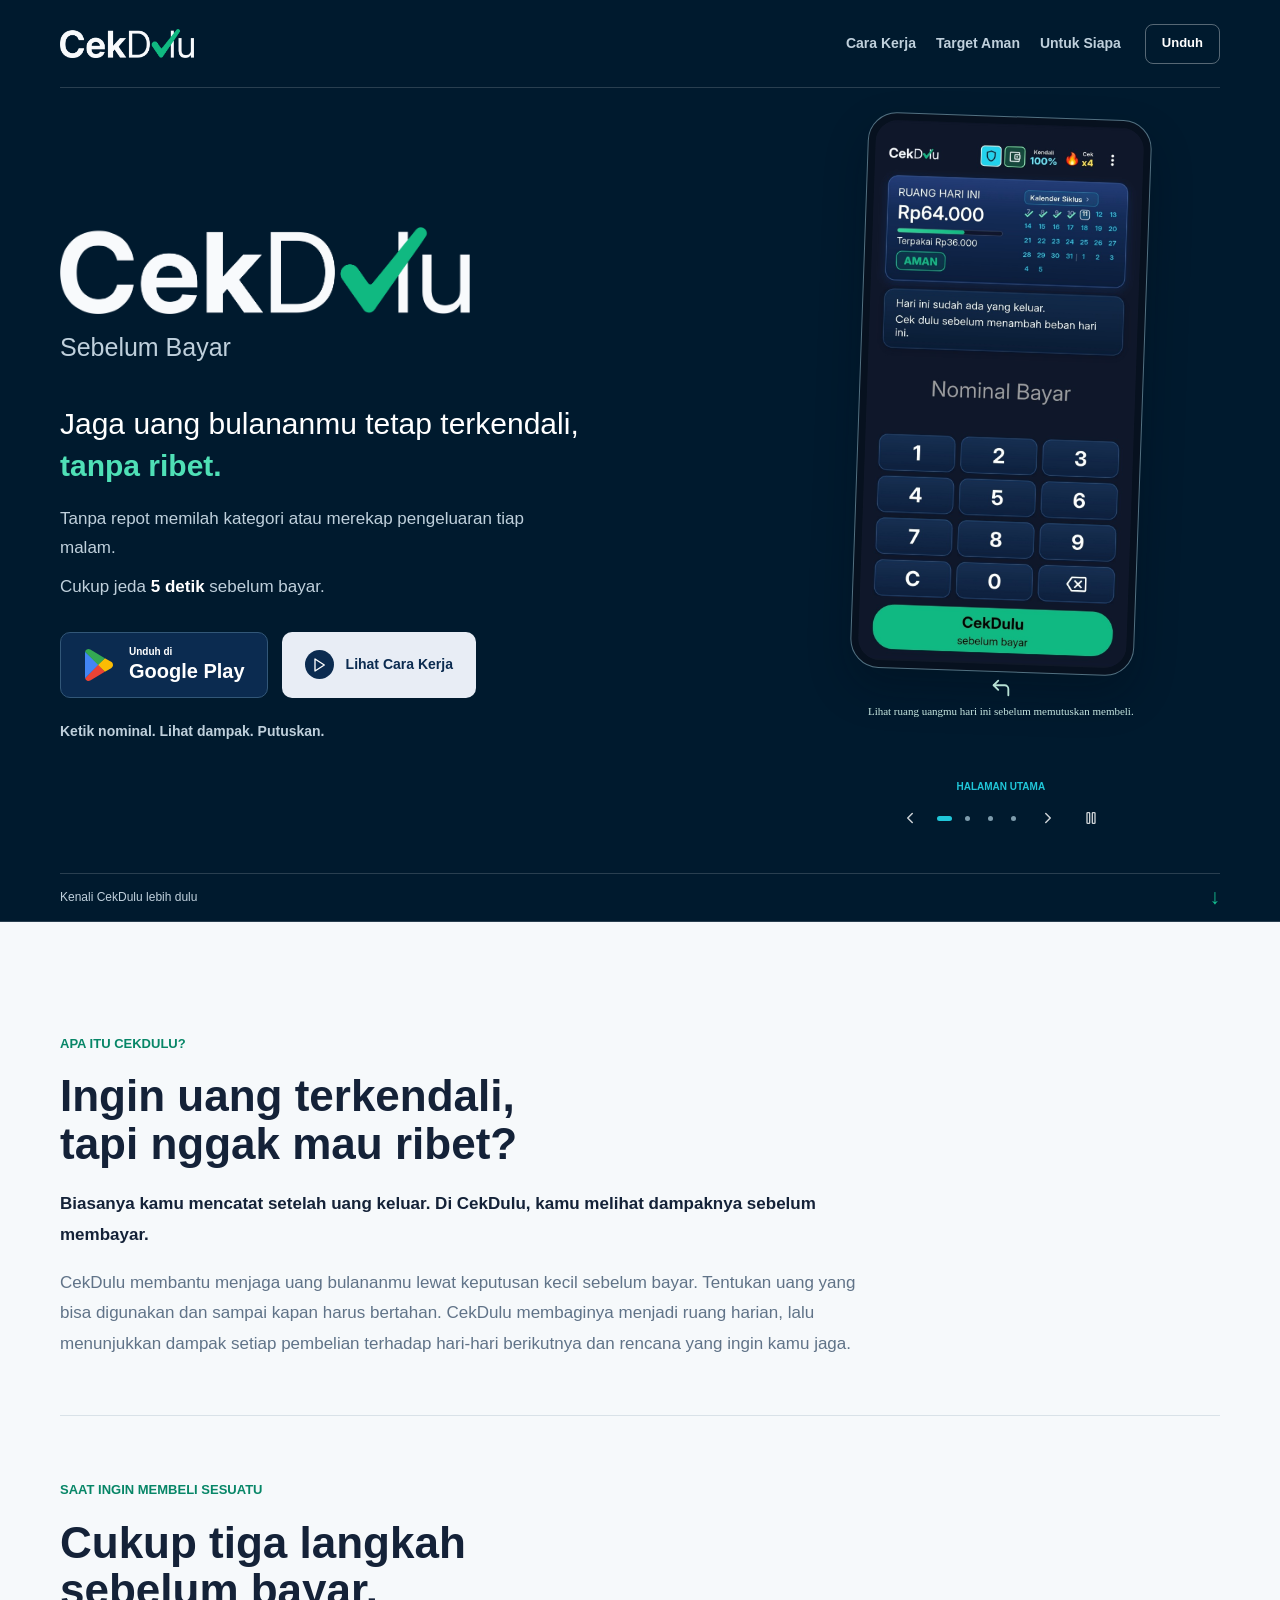
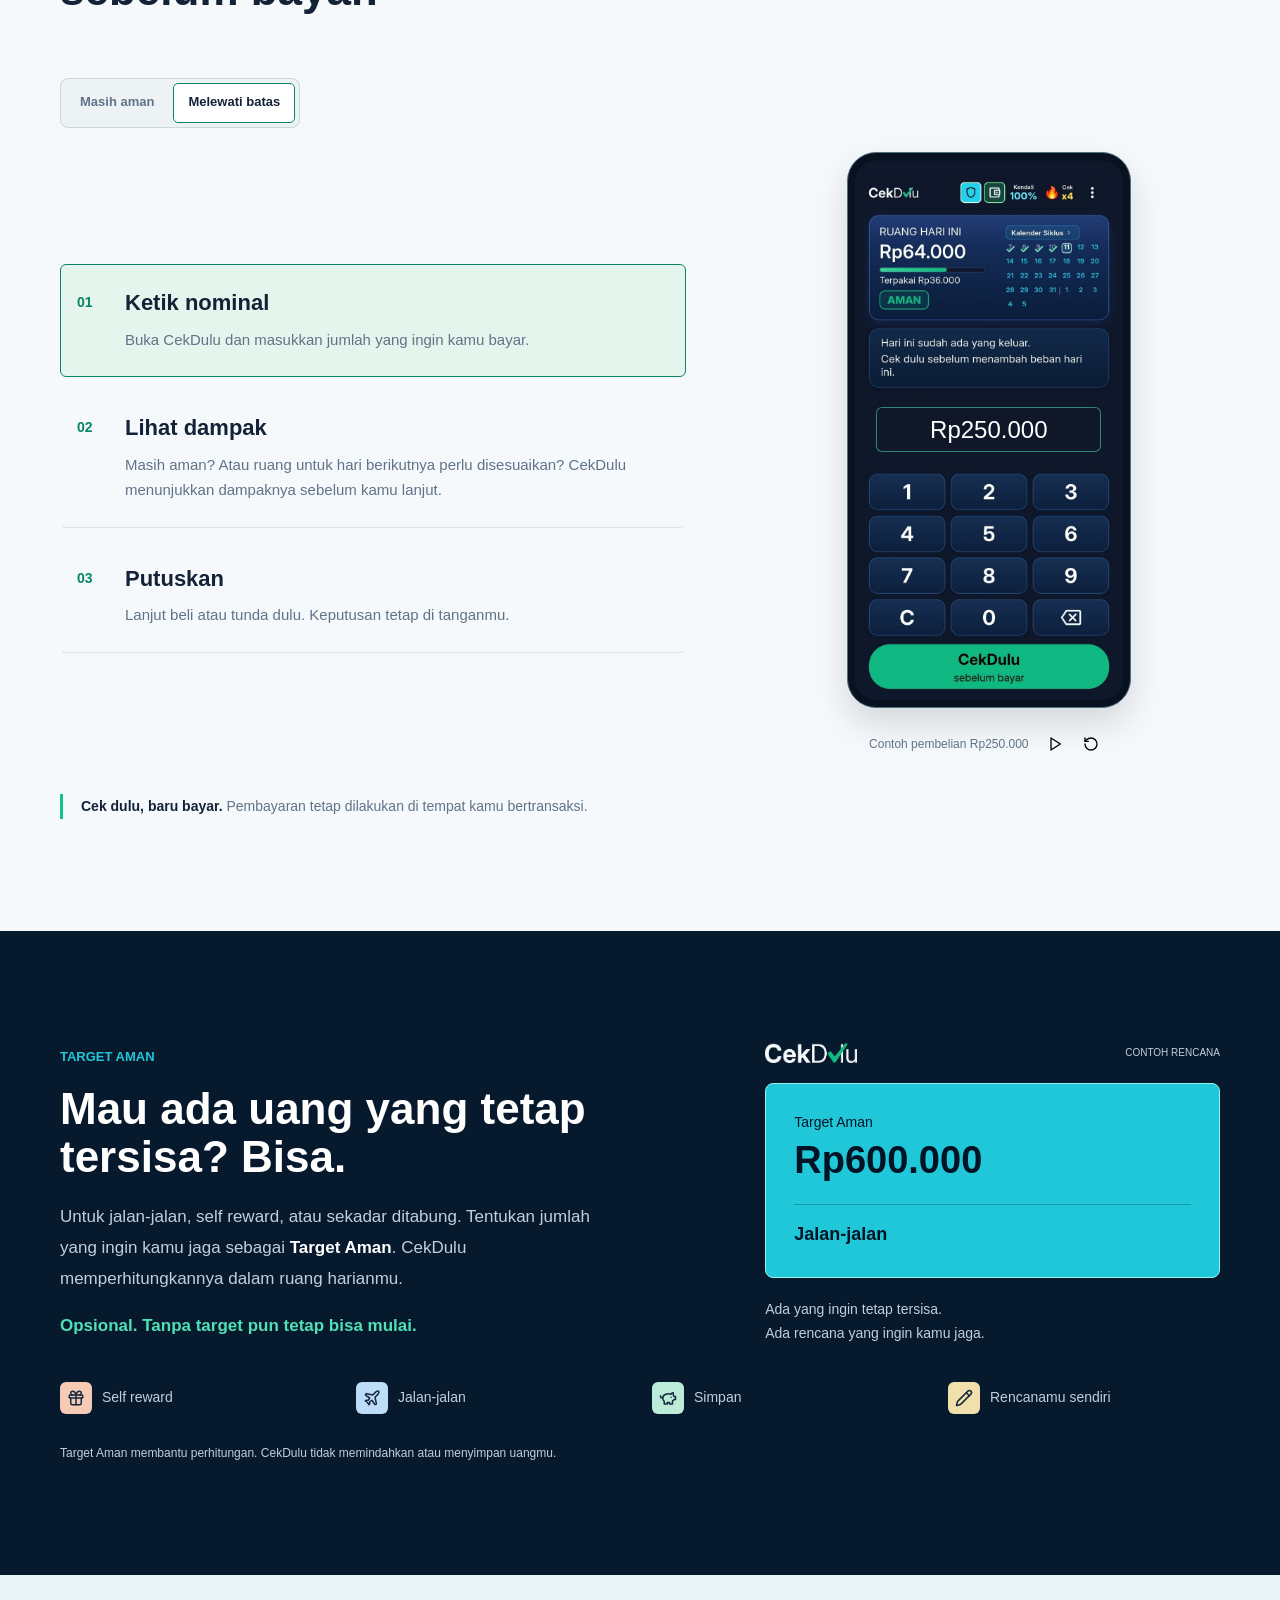
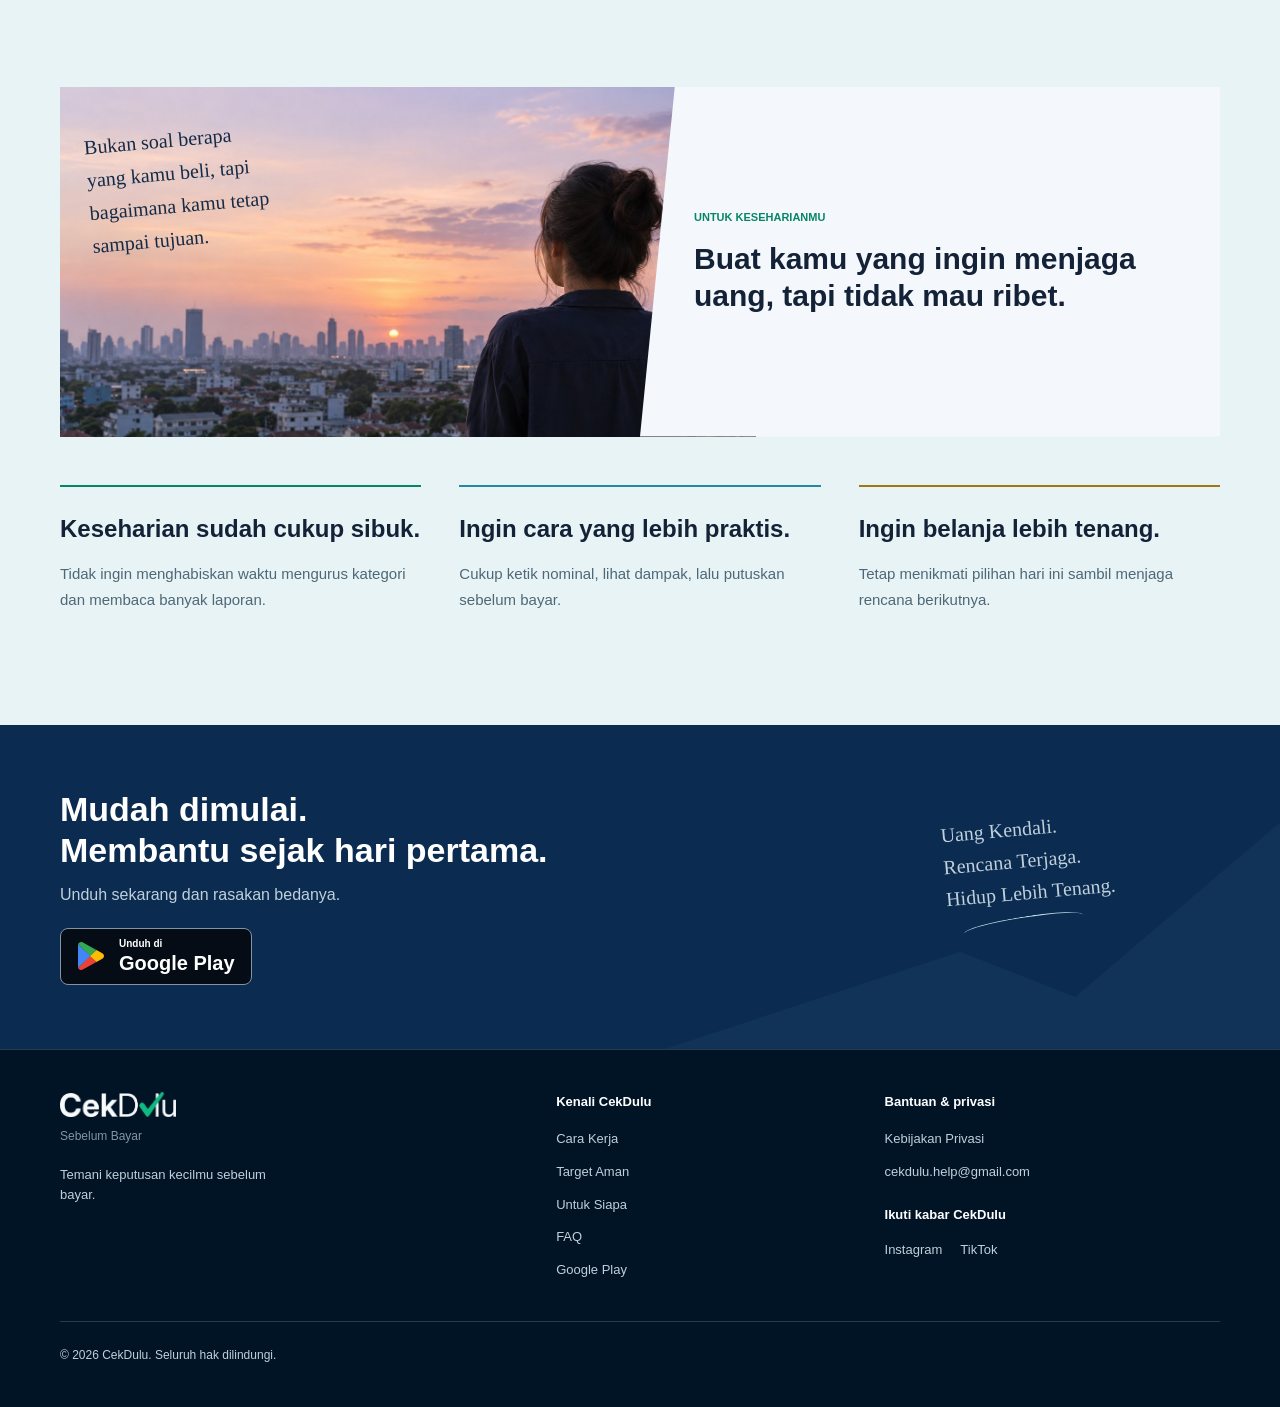
==== commit 496986f2: "chore: checkpoint simplified website before motion polish" ====
--- a/index.html
+++ b/index.html
@@ -5,21 +5,23 @@
     <meta name="viewport" content="width=device-width, initial-scale=1">
     <meta
       name="description"
-      content="CekDulu membantu kamu melihat dampak setiap pembelian sebelum membayar, agar uang bulanan dan rencana akhir bulan tetap terjaga."
+      content="Tanpa repot memilah kategori atau merekap tiap malam. Cukup jeda 5 detik sebelum bayar: ketik nominal, lihat dampak, lalu putuskan bersama CekDulu."
     >
     <meta name="theme-color" content="#001a2e">
-    <title>CekDulu - Lihat Dampaknya Sebelum Bayar</title>
+    <title>CekDulu - Jaga Uangmu Tetap Terkendali, Tanpa Ribet</title>
     <link rel="icon" type="image/png" href="assets/cekdulu-icon.png">
     <link rel="apple-touch-icon" href="assets/cekdulu-icon.png">
     <link rel="manifest" href="site.webmanifest">
     <link rel="stylesheet" href="styles.css">
     <link rel="stylesheet" href="hero.css">
     <link rel="stylesheet" href="stories.css">
+    <link rel="stylesheet" href="workflow.css">
     <link rel="stylesheet" href="support.css">
     <link rel="stylesheet" href="navigation.css">
     <link rel="stylesheet" href="carousel.css">
     <script src="script.js" defer></script>
     <script src="carousel.js" defer></script>
+    <script src="workflow.js" defer></script>
   </head>
   <body>
     <a class="skip-link" href="#main-content">Lewati ke konten</a>
@@ -43,18 +45,15 @@
         </button>
 
         <nav class="main-nav" id="primary-navigation" aria-label="Navigasi utama">
-          <a href="#top">Beranda</a>
           <a href="#cara-kerja">Cara Kerja</a>
-          <a href="#fitur">Fitur</a>
+          <a href="#fitur">Target Aman</a>
           <a href="#untuk-siapa">Untuk Siapa</a>
-          <a href="#bantuan">FAQ</a>
-          <a href="privacy.html">Privasi</a>
           <a
             class="mobile-only-link"
             href="https://play.google.com/store/apps/details?id=com.cekdulu.sebelumbayar"
             target="_blank"
             rel="noopener noreferrer"
-          >Download di Google Play</a>
+          >Unduh di Google Play</a>
         </nav>
 
         <a
@@ -63,7 +62,7 @@
           target="_blank"
           rel="noopener noreferrer"
         >
-          Download
+          Unduh
         </a>
       </div>
     </header>
@@ -76,8 +75,8 @@
               <h1 id="intro-title"><img src="assets/cekdulu-logo.png" width="945" height="201" alt="CekDulu" fetchpriority="high"></h1>
               <p class="intro-tagline">Sebelum Bayar</p>
             </div>
-            <p class="intro-headline">Cara mudah untuk mulai menjaga uangmu <strong>tetap terkendali.</strong></p>
-            <p class="intro-description">Lihat dampaknya sebelum bayar, agar kamu bisa belanja lebih tenang tanpa kehilangan kendali.</p>
+            <p class="intro-headline">Jaga uang bulananmu tetap terkendali, <strong>tanpa ribet.</strong></p>
+            <p class="intro-description">Tanpa repot memilah kategori atau merekap pengeluaran tiap malam. <span class="intro-pause">Cukup jeda <strong>5 detik</strong> sebelum bayar.</span></p>
             <div class="intro-actions">
               <a class="button intro-store" href="https://play.google.com/store/apps/details?id=com.cekdulu.sebelumbayar" target="_blank" rel="noopener noreferrer" aria-label="Unduh CekDulu di Google Play">
                 <img src="assets/google-play-color.svg" width="32" height="32" alt="">
@@ -85,11 +84,7 @@
               </a>
               <a class="button intro-how" href="#cara-kerja"><span class="intro-how__icon" aria-hidden="true"><img src="assets/play.svg" width="16" height="16" alt=""></span>Lihat Cara Kerja</a>
             </div>
-            <ul class="intro-benefits" aria-label="Ringkasan CekDulu">
-              <li><span class="intro-benefit-icon" aria-hidden="true"><img src="assets/zap.svg" width="22" height="22" alt=""></span><span>Simpel<br>dan ringan</span></li>
-              <li><span class="intro-benefit-icon" aria-hidden="true"><img src="assets/shield-check.svg" width="22" height="22" alt=""></span><span>Fokus sebelum<br>bayar</span></li>
-              <li><span class="intro-benefit-icon" aria-hidden="true"><img src="assets/chart-progress.svg" width="22" height="22" alt=""></span><span>Bantu jaga<br>rencana akhir bulan</span></li>
-            </ul>
+            <p class="intro-routine">Ketik nominal. Lihat dampak. Putuskan.</p>
           </div>
           <figure class="intro-preview product-carousel" role="group" aria-roledescription="carousel" aria-label="Tampilan aplikasi CekDulu" data-carousel data-index="0">
             <div class="intro-phone carousel-phone">
@@ -134,81 +129,82 @@
       </section>
 
       <section class="section section--white product-intro" id="tentang" aria-labelledby="about-title" tabindex="-1">
+        <span class="legacy-anchor" id="mulai" aria-hidden="true"></span>
         <div class="section__inner">
           <p class="eyebrow">Apa itu CekDulu?</p>
-          <h2 id="about-title">Pagar keuangan sebelum<br>kamu membayar.</h2>
+          <h2 id="about-title">Ingin uang terkendali,<br>tapi nggak mau ribet?</h2>
           <div class="product-intro__body">
-            <p><strong>CekDulu Sebelum Bayar adalah aplikasi yang membantu kamu menjaga batas pengeluaran harian.</strong> Jika sebuah pembelian melewati batas tersebut, CekDulu menunjukkan dampaknya terhadap uang bulananmu, sehingga kamu bisa memutuskan dengan lebih tenang.</p>
+            <p><strong>Biasanya kamu mencatat setelah uang keluar. Di CekDulu, kamu melihat dampaknya sebelum membayar.</strong></p>
+            <p>CekDulu membantu menjaga uang bulananmu lewat keputusan kecil sebelum bayar. Tentukan uang yang bisa digunakan dan sampai kapan harus bertahan. CekDulu membaginya menjadi ruang harian, lalu menunjukkan dampak setiap pembelian terhadap hari-hari berikutnya dan rencana yang ingin kamu jaga.</p>
           </div>
         </div>
       </section>
 
       <section class="section section--white payment-story" id="cara-kerja" aria-labelledby="payment-title" tabindex="-1">
+        <span class="legacy-anchor" id="pengalaman" aria-hidden="true"></span>
+        <span class="legacy-anchor" id="keseharian" aria-hidden="true"></span>
+        <span class="legacy-anchor" id="tampilan" aria-hidden="true"></span>
         <div class="section__inner">
           <div class="section-heading section-heading--wide">
             <p class="eyebrow">Saat ingin membeli sesuatu</p>
-            <h2 id="payment-title">Sebelum bayar,<br>lihat apa yang berubah.</h2>
-            <p>Mau pesan makanan, belanja, atau membeli sesuatu yang sudah kamu incar? Masukkan nominalnya untuk melihat dampaknya pada uang yang masih bisa digunakan.</p>
-          </div>
-
-          <ol class="payment-steps">
-            <li>
-              <span class="payment-step-number" aria-hidden="true">01</span>
-              <h3>Ketik nominal</h3>
-              <p>Buka CekDulu dan masukkan jumlah yang ingin kamu bayar.</p>
-            </li>
-            <li>
-              <span class="payment-step-number" aria-hidden="true">02</span>
-              <h3>Lihat dampaknya</h3>
-              <p>Periksa sisa Ruang Hari Ini. Jika melewati batas, lihat pengaruhnya pada Hasil Terjaga Harian atau ruang untuk hari berikutnya.</p>
-            </li>
-            <li>
-              <span class="payment-step-number" aria-hidden="true">03</span>
-              <h3>Putuskan</h3>
-              <p>Lanjutkan jika sesuai kebutuhanmu, atau batalkan jika ingin menundanya. Keputusan tetap di tanganmu.</p>
-            </li>
-          </ol>
-
-          <figure class="payment-example" id="pengalaman" aria-labelledby="payment-example-caption">
-            <figcaption id="payment-example-caption">
-              <span class="story-kicker">CONTOH SEBELUM BAYAR</span>
-              <strong>Ruang hari ini Rp100.000.<br>Kamu ingin memakai Rp25.000.</strong>
-              <span>Contoh ini dimulai tanpa pengeluaran lain hari ini.</span>
-            </figcaption>
-            <div class="payment-comparison">
-              <div class="payment-input">
-                <span class="story-label">Nominal yang kamu cek</span>
-                <strong>Rp25.000</strong>
-                <span class="payment-direction" aria-hidden="true">&rarr;</span>
-              </div>
-              <div class="payment-result">
-                <div class="payment-result-heading">
-                  <span class="story-label">Sisa ruang setelah bayar</span>
-                  <span class="payment-status">AMAN</span>
+            <h2 id="payment-title">Cukup tiga langkah<br>sebelum bayar.</h2>
+          </div>
+
+          <fieldset class="workflow-scenarios" data-workflow-scenarios hidden>
+            <legend>Pilih contoh pembelian</legend>
+            <input type="radio" name="workflow-scenario" id="workflow-scenario-safe" value="safe">
+            <label for="workflow-scenario-safe">Masih aman</label>
+            <input type="radio" name="workflow-scenario" id="workflow-scenario-over" value="over" checked>
+            <label for="workflow-scenario-over">Melewati batas</label>
+          </fieldset>
+
+          <div class="workflow-demo" data-workflow data-phase="input" data-scenario="safe">
+            <ol class="payment-steps" aria-label="Tiga langkah sebelum bayar">
+              <li data-workflow-step="0">
+                <span class="payment-step-number" aria-hidden="true">01</span>
+                <h3><button class="workflow-step-button" type="button" data-workflow-select="0" aria-controls="workflow-screen" aria-describedby="workflow-description-0" disabled>Ketik nominal</button></h3>
+                <p id="workflow-description-0">Buka CekDulu dan masukkan jumlah yang ingin kamu bayar.</p>
+              </li>
+              <li data-workflow-step="1">
+                <span class="payment-step-number" aria-hidden="true">02</span>
+                <h3><button class="workflow-step-button" type="button" data-workflow-select="1" aria-controls="workflow-screen" aria-describedby="workflow-description-1" disabled>Lihat dampak</button></h3>
+                <p id="workflow-description-1">Masih aman? Atau ruang untuk hari berikutnya perlu disesuaikan? CekDulu menunjukkan dampaknya sebelum kamu lanjut.</p>
+              </li>
+              <li data-workflow-step="2">
+                <span class="payment-step-number" aria-hidden="true">03</span>
+                <h3><button class="workflow-step-button" type="button" data-workflow-select="2" aria-controls="workflow-screen" aria-describedby="workflow-description-2" disabled>Putuskan</button></h3>
+                <p id="workflow-description-2">Lanjut beli atau tunda dulu. Keputusan tetap di tanganmu.</p>
+              </li>
+            </ol>
+
+            <figure class="workflow-preview" aria-labelledby="workflow-caption">
+              <div class="workflow-phone">
+                <div class="workflow-screen" id="workflow-screen">
+                  <div class="workflow-scene" data-workflow-scene="input">
+                    <img class="workflow-shot" src="assets/app-home.jpg" width="762" height="1536" alt="Contoh halaman utama: ruang hari ini Rp64.000 sebelum mengecek pembelian Rp25.000." loading="lazy" decoding="async">
+                    <div class="workflow-amount" data-workflow-amount aria-label="Nominal pembelian contoh">
+                      <span data-workflow-amount-text>Rp25.000</span>
+                    </div>
+                  </div>
+                  <div class="workflow-scene" data-workflow-scene="result" hidden>
+                    <img class="workflow-shot" data-workflow-result src="assets/reflection-safe.jpg" width="762" height="1536" alt="Contoh hasil Aman: setelah pembelian Rp25.000, sisa ruang Rp39.000 dan total terpakai hari ini Rp61.000." loading="lazy" decoding="async">
+                    <div class="workflow-focus workflow-focus--impact" data-workflow-focus="impact" aria-hidden="true" hidden></div>
+                    <div class="workflow-focus workflow-focus--decision" data-workflow-focus="decision" aria-hidden="true" hidden></div>
+                  </div>
                 </div>
-                <strong class="payment-result-amount">Rp75.000</strong>
-                <div class="payment-result-track" aria-hidden="true"><span></span></div>
-                <span class="payment-result-detail">Terpakai Rp25.000 <span>| 25%</span></span>
-              </div>
-            </div>
-          </figure>
-
-          <p class="payment-note"><strong>Mengecek nominal belum berarti mencatat pembayaran.</strong> Kamu melihat dampaknya lebih dulu, lalu memilih lanjut atau batal. Pembayaran sebenarnya tetap dilakukan di tempat kamu bertransaksi.</p>
-
-          <dl class="payment-statuses" aria-label="Arti status pembayaran">
-            <div class="payment-statuses__safe">
-              <dt>Aman</dt>
-              <dd>Penggunaan masih dalam batas harian yang dihitung CekDulu.</dd>
-            </div>
-            <div class="payment-statuses__near">
-              <dt>Mendekati batas</dt>
-              <dd>Ruang untuk pengeluaran hari ini mulai menipis.</dd>
-            </div>
-            <div class="payment-statuses__over">
-              <dt>Melewati batas</dt>
-              <dd>Pengeluaran melampaui ruang hari ini. Periksa dampaknya sebelum lanjut.</dd>
-            </div>
-          </dl>
+              </div>
+              <figcaption id="workflow-caption">
+                <span data-workflow-caption>Contoh pembelian Rp25.000</span>
+                <span class="workflow-controls" role="group" aria-label="Kontrol contoh" data-workflow-controls hidden>
+                  <button class="workflow-control" type="button" data-workflow-toggle aria-label="Jeda contoh" title="Jeda contoh"><img src="assets/pause.svg" width="16" height="16" alt=""></button>
+                  <button class="workflow-control" type="button" data-workflow-replay aria-label="Putar ulang contoh" title="Putar ulang contoh"><img src="assets/rotate-ccw.svg" width="16" height="16" alt=""></button>
+                </span>
+              </figcaption>
+              <span class="workflow-announcement" role="status" aria-live="polite" aria-atomic="true" data-workflow-announcement></span>
+            </figure>
+          </div>
+
+          <p class="payment-note"><strong>Cek dulu, baru bayar.</strong> Pembayaran tetap dilakukan di tempat kamu bertransaksi.</p>
         </div>
       </section>
 
@@ -217,9 +213,9 @@
           <div class="goal-layout">
             <div class="goal-copy">
               <p class="eyebrow eyebrow--cyan">Target Aman</p>
-              <h2 id="goal-title">Mau sisihkan uang untuk sesuatu yang berarti buatmu?</h2>
-              <p>Jalan-jalan, sesuatu untuk diri sendiri, atau sekadar punya tabungan. Tentukan jumlah yang ingin tetap ada di akhir siklus sebagai <strong>Target Aman</strong>.</p>
-              <p>CekDulu memperhitungkannya saat membagi ruang untuk kebutuhan sehari-hari.</p>
+              <h2 id="goal-title">Mau ada uang yang tetap tersisa? Bisa.</h2>
+              <p>Untuk jalan-jalan, self reward, atau sekadar ditabung. Tentukan jumlah yang ingin kamu jaga sebagai <strong>Target Aman</strong>. CekDulu memperhitungkannya dalam ruang harianmu.</p>
+              <p class="goal-optional"><strong>Opsional. Tanpa target pun tetap bisa mulai.</strong></p>
             </div>
             <figure class="goal-example" aria-labelledby="goal-example-caption">
               <div class="goal-example-brand">
@@ -236,46 +232,13 @@
           </div>
 
           <ul class="goal-ideas" aria-label="Contoh tujuan Target Aman">
-            <li class="goal-idea goal-idea--reward"><span class="goal-idea-icon" aria-hidden="true"><img src="assets/gift.svg" width="22" height="22" alt="" loading="lazy"></span><h3>Self reward</h3><p>Sesuatu yang sudah lama kamu inginkan.</p></li>
-            <li class="goal-idea goal-idea--travel"><span class="goal-idea-icon" aria-hidden="true"><img src="assets/plane.svg" width="22" height="22" alt="" loading="lazy"></span><h3>Jalan-jalan</h3><p>Rencana pergi yang ingin kamu siapkan.</p></li>
-            <li class="goal-idea goal-idea--save"><span class="goal-idea-icon" aria-hidden="true"><img src="assets/piggy-bank.svg" width="22" height="22" alt="" loading="lazy"></span><h3>Simpan</h3><p>Uang yang ingin tetap tersisa.</p></li>
-            <li class="goal-idea goal-idea--custom"><span class="goal-idea-icon" aria-hidden="true"><img src="assets/pencil.svg" width="22" height="22" alt="" loading="lazy"></span><h3>Rencanamu sendiri</h3><p>Beri nama tujuan yang berarti buatmu.</p></li>
+            <li class="goal-idea goal-idea--reward"><span class="goal-idea-icon" aria-hidden="true"><img src="assets/gift.svg" width="18" height="18" alt="" loading="lazy"></span><span>Self reward</span></li>
+            <li class="goal-idea goal-idea--travel"><span class="goal-idea-icon" aria-hidden="true"><img src="assets/plane.svg" width="18" height="18" alt="" loading="lazy"></span><span>Jalan-jalan</span></li>
+            <li class="goal-idea goal-idea--save"><span class="goal-idea-icon" aria-hidden="true"><img src="assets/piggy-bank.svg" width="18" height="18" alt="" loading="lazy"></span><span>Simpan</span></li>
+            <li class="goal-idea goal-idea--custom"><span class="goal-idea-icon" aria-hidden="true"><img src="assets/pencil.svg" width="18" height="18" alt="" loading="lazy"></span><span>Rencanamu sendiri</span></li>
           </ul>
 
-          <div class="goal-notes">
-            <p>Setiap kali ingin membayar, kamu bisa melihat pengaruhnya terhadap ruang uangmu dan rencana yang sedang dijaga.</p>
-            <p><strong>Belum punya target? Tetap bisa mulai.</strong> Fokuskan siklusmu untuk membuat uang cukup sampai pemasukan berikutnya.</p>
-          </div>
-          <p class="goal-footnote">Target Aman membantu perhitungan ruang harian. Uangnya tidak dipindahkan ke rekening atau tabungan lain oleh CekDulu.</p>
-        </div>
-      </section>
-
-      <section class="section section--white setup-story" id="mulai" aria-labelledby="setup-title" tabindex="-1">
-        <div class="section__inner">
-          <div class="section-heading">
-            <p class="eyebrow">Sesuai kondisi uangmu</p>
-            <h2 id="setup-title">Mulainya cukup dengan tiga hal.</h2>
-            <p>Sesuaikan dengan kondisi uangmu sekarang.</p>
-          </div>
-          <ol class="setup-steps">
-            <li><span class="setup-number" aria-hidden="true">01</span><div><h3>Dana Kendali</h3><p>Uang yang biasa kamu pakai untuk kebutuhan sehari-hari di luar kebutuhan tetap. Bukan seluruh gaji jika sebagian sudah disiapkan untuk kewajiban lain.</p></div></li>
-            <li><span class="setup-number" aria-hidden="true">02</span><div><h3>Durasi Siklus</h3><p>Tentukan sampai kapan uang ini harus bertahan, biasanya sampai sebelum gajian atau pemasukan berikutnya. Tidak harus mengikuti tanggal awal dan akhir bulan.</p></div></li>
-            <li><span class="setup-number" aria-hidden="true">03</span><div><h3>Target Aman <span class="setup-optional">Opsional</span></h3><p>Jumlah yang ingin tetap ada di akhir siklus. Isi sesuai rencanamu, atau mulai tanpa target jika yang terpenting adalah uang cukup sampai akhir periode.</p></div></li>
-          </ol>
-          <div class="setup-example" aria-labelledby="setup-example-title">
-            <div class="setup-example-copy">
-              <h3 id="setup-example-title">Contoh saat memulai siklus</h3>
-              <p>Dari Rp3.000.000, kamu ingin menjaga Rp600.000. Sisa Rp2.400.000 dibagi untuk 30 hari.</p>
-              <p class="setup-result-label">Ruang Harian awalmu</p>
-              <strong class="setup-result">Rp80.000<span>/hari</span></strong>
-            </div>
-            <dl class="setup-values">
-              <div><dt>Dana Kendali</dt><dd>Rp3.000.000</dd></div>
-              <div><dt>Target Aman</dt><dd>Rp600.000</dd></div>
-              <div><dt>Durasi Siklus</dt><dd>30 hari</dd></div>
-            </dl>
-          </div>
-          <p class="setup-footnote">Ruang harian dapat menyesuaikan mengikuti pengeluaran dan perubahan siklus.</p>
+          <p class="goal-footnote">Target Aman membantu perhitungan. CekDulu tidak memindahkan atau menyimpan uangmu.</p>
         </div>
       </section>
 
@@ -288,140 +251,13 @@
             <p class="audience-quote">Bukan soal berapa yang kamu beli, tapi bagaimana kamu tetap sampai tujuan.</p>
             <div class="audience-intro-copy">
               <p class="eyebrow">Untuk keseharianmu</p>
-              <h2 id="audience-title">Untuk kamu yang ingin belanja lebih tenang dan tetap punya kendali.</h2>
-              <p>CekDulu cocok untuk siapa pun yang ingin memahami dampak pembelian dan menjaga rencana keuangannya.</p>
+              <h2 id="audience-title">Buat kamu yang ingin menjaga uang, tapi tidak mau ribet.</h2>
             </div>
           </div>
           <div class="audience-list">
-            <article><span class="audience-label">PUNYA RENCANA</span><h3>Ada rencana, tetapi uangnya habis duluan.</h3><p>Saat pemasukan datang kamu sudah punya tujuan. Di tengah jalan, pengeluaran sehari-hari membuat rencana itu kembali tertunda.</p></article>
-            <article><span class="audience-label">INGIN LEBIH YAKIN</span><h3>Ingin membeli, tetapi belum yakin masih aman.</h3><p>Kamu ingin tahu apakah pembelian ini masih menyisakan cukup ruang untuk kebutuhan berikutnya.</p></article>
-            <article><span class="audience-label">FOKUS SAMPAI AKHIR</span><h3>Yang penting cukup sampai pemasukan berikutnya.</h3><p>Belum ada target khusus. Kamu hanya ingin lebih mudah melihat batas penggunaan uang selama periode yang kamu tentukan.</p></article>
-          </div>
-          <p class="audience-close">Baik dari gaji, uang saku, maupun pemasukan lainnya, kamu bisa mulai dari uang yang memang tersedia untuk kamu kendalikan.</p>
-        </div>
-      </section>
-
-      <section class="section section--white daily-story" id="keseharian" aria-labelledby="daily-title" tabindex="-1">
-        <div class="section__inner">
-          <div class="section-heading">
-            <p class="eyebrow">Satu siklus, tetap terbaca</p>
-            <h2 id="daily-title">Kondisi uangmu,<br>lebih mudah terlihat.</h2>
-            <p>Setelah mulai, gunakan ringkasan ini untuk mengikuti perjalanan siklusmu.</p>
-          </div>
-          <dl class="daily-features">
-            <div><dt>Ruang Hari Ini</dt><dd>Acuan uang yang masih bisa kamu gunakan hari ini berdasarkan kondisi siklus yang tercatat.</dd></div>
-            <div><dt>Kalender Siklus</dt><dd>Lihat tanggal dan ringkasan perjalanan harian dalam siklusmu.</dd></div>
-            <div><dt>Hasil Terjaga Harian</dt><dd>Ruang dari hari sebelumnya yang tidak terpakai dapat membantu menutup pengeluaran di atas batas harian.</dd></div>
-            <div><dt>Riwayat dan laporan</dt><dd>Tinjau catatan penggunaan dan ringkasan hasil saat siklus selesai.</dd></div>
-          </dl>
-          <div class="widget-story" id="tampilan">
-            <div class="widget-copy">
-              <h3>Biar ingat sebelum uang keluar.</h3>
-              <p>Letakkan widget CekDulu di layar depan. Ringkasan kondisi siklus lebih mudah terlihat, sehingga kamu lebih mudah ingat untuk cek sebelum membayar.</p>
-            </div>
-            <figure class="widget-example">
-              <div class="widget-sample" role="img" aria-label="Contoh ringkasan widget: cek dulu sebelum bayar, sisa ruang Rp60.000 dari Rp80.000, hari ke 21 dari 30.">
-                <div class="widget-sample-main" aria-hidden="true">
-                  <strong>Cek dulu sebelum bayar</strong>
-                  <div class="widget-sample-track"><span></span></div>
-                  <div class="widget-sample-balance"><span>Sisa ruang</span><strong>Rp60.000</strong></div>
-                </div>
-                <div class="widget-sample-day" aria-hidden="true"><span>Hari ke</span><strong>21</strong><span>dari 30</span></div>
-              </div>
-              <figcaption>Contoh ringkasan widget di layar depan.</figcaption>
-            </figure>
-          </div>
-          <div class="habit-support">
-            <div><h3>Pengingat harian</h3><p>Bantu ingat untuk kembali mengecek kondisi siklus. Kamu bisa mengaturnya melalui Pengaturan.</p></div>
-            <div><h3>Lencana progres</h3><p>Lihat ringkasan kendali dan kebiasaan menggunakan CekDulu.</p></div>
-          </div>
-        </div>
-      </section>
-
-      <section class="section section--trust support-trust" id="privasi" aria-labelledby="trust-title" tabindex="-1">
-        <div class="section__inner trust-layout">
-          <div class="trust-copy">
-            <p class="eyebrow">Kendali tetap milikmu</p>
-            <h2 id="trust-title">Kamu tetap memegang kendali atas uangmu.</h2>
-            <p>CekDulu menghitung dari nominal yang kamu masukkan. Aplikasi tidak terhubung ke rekening atau dompet digital, dan tidak memindahkan maupun memotong uangmu.</p>
-            <a class="text-link text-link--dark" href="privacy.html">Baca Kebijakan Privasi</a>
-          </div>
-          <div>
-            <ul class="trust-list">
-              <li>Mulai menggunakan aplikasi tanpa membuat akun.</li>
-              <li>Data keuangan utama disimpan di perangkatmu.</li>
-              <li>Tidak meminta PIN atau kata sandi bank.</li>
-            </ul>
-            <p class="trust-data-note">Saat online, data penggunaan minimum tanpa nominal keuangan dapat dikirim untuk membantu memperbaiki aplikasi. Rinciannya tersedia di Kebijakan Privasi.</p>
-          </div>
-        </div>
-      </section>
-
-      <section class="section section--white support-faq" id="bantuan" aria-labelledby="faq-title" tabindex="-1">
-        <div class="section__inner faq-layout">
-          <div class="section-heading faq-heading">
-            <p class="eyebrow">Bantuan singkat</p>
-            <h2 id="faq-title">Hal yang mungkin ingin kamu tanyakan.</h2>
-            <p>Masih ada yang ingin ditanyakan? Hubungi kami di <a href="mailto:cekdulu.help@gmail.com">cekdulu.help@gmail.com</a>.</p>
-          </div>
-          <div class="faq-list">
-            <div class="faq-group" role="group" aria-labelledby="faq-group-1">
-              <h3 id="faq-group-1">Mulai menggunakan</h3>
-              <details>
-                <summary>Apakah CekDulu gratis?</summary>
-                <p>Versi CekDulu saat ini dapat digunakan gratis. Kamu bisa mengatur siklus dan mengecek dampak pengeluaran sebelum membayar.</p>
-              </details>
-              <details>
-                <summary>Apakah harus login atau selalu online?</summary>
-                <p>Kamu bisa mulai tanpa login. Pengaturan siklus, pengecekan nominal, dan catatan utama berjalan di perangkat sehingga dapat digunakan saat offline. Koneksi internet diperlukan untuk mengunduh atau memperbarui aplikasi.</p>
-              </details>
-              <details>
-                <summary>Apakah tersedia untuk iPhone?</summary>
-                <p>Saat ini CekDulu tersedia untuk Android melalui Google Play.</p>
-              </details>
-            </div>
-            <div class="faq-group" role="group" aria-labelledby="faq-group-2">
-              <h3 id="faq-group-2">Menjalankan siklus</h3>
-              <details>
-                <summary>Apa bedanya Dana Kendali dan saldo rekening?</summary>
-                <p>Dana Kendali adalah uang yang kamu tentukan untuk kebutuhan sehari-hari di luar kebutuhan tetap. Nilainya kamu masukkan sendiri, bukan saldo yang dibaca dari rekening.</p>
-              </details>
-              <details>
-                <summary>Apakah Target Aman wajib diisi?</summary>
-                <p>Tidak. Kamu bisa memulai tanpa Target Aman dan fokus menjaga Dana Kendali cukup sampai akhir siklus. Jika digunakan, Target Aman diperhitungkan saat menentukan ruang harian; uangnya tidak dipindahkan oleh aplikasi.</p>
-              </details>
-              <details>
-                <summary>Apa yang terjadi jika pengeluaran melewati Ruang Hari Ini?</summary>
-                <p>CekDulu memperlihatkan dampaknya sebelum kamu melanjutkan. Hasil Terjaga Harian, jika tersedia, dapat membantu menutup kelebihannya. Jika belum cukup, ruang untuk hari-hari berikutnya dapat berubah. Periksa penyesuaian yang ditampilkan agar kamu tahu kondisi setelah pembayaran.</p>
-              </details>
-              <details>
-                <summary>Bagaimana kalau lupa membuka CekDulu selama beberapa hari?</summary>
-                <p>Saat diminta memperbarui periode yang terlewat, kamu bisa memilih tidak ada pengeluaran, tidak ingat, atau mengisi total pengeluaran. Total gabungan dicatat untuk periode itu tanpa menebak pengeluaran pada masing-masing tanggal.</p>
-              </details>
-              <details>
-                <summary>Bagaimana kalau hari ini tidak ada pengeluaran?</summary>
-                <p>Gunakan pilihan <strong>Tandai hari ini tanpa bayar</strong>. Kondisi hari itu tercatat dan kebiasaan cek dulu tetap terjaga tanpa perlu membuat pengeluaran.</p>
-              </details>
-              <details>
-                <summary>Apa yang terjadi setelah siklus selesai?</summary>
-                <p>Kamu bisa meninjau ringkasan siklus, lalu mengisi Dana Kendali, Durasi Siklus, dan Target Aman untuk periode berikutnya sesuai kondisi terbaru.</p>
-              </details>
-            </div>
-            <div class="faq-group" role="group" aria-labelledby="faq-group-3">
-              <h3 id="faq-group-3">Data dan bantuan</h3>
-              <details>
-                <summary>Apakah data bisa kembali jika aplikasi dihapus atau saya ganti HP?</summary>
-                <p>Data keuangan utama disimpan di perangkat. Backup dan pemulihan melalui akun belum tersedia untuk umum pada versi saat ini. Menghapus aplikasi atau data aplikasi, mereset HP, maupun mengganti HP dapat membuat catatan tidak dapat dipulihkan.</p>
-              </details>
-              <details>
-                <summary>Bagaimana kalau angka yang ditampilkan tidak sesuai?</summary>
-                <p>Periksa Dana Kendali, durasi, dan pengeluaran yang sudah kamu masukkan, termasuk hari yang terlewat. Perhitungan mengikuti data yang tercatat. Jika masih ada kendala, kirim penjelasan dan versi aplikasi ke <a href="mailto:cekdulu.help@gmail.com">cekdulu.help@gmail.com</a>. Jangan sertakan PIN, kata sandi, atau informasi rekening.</p>
-              </details>
-              <details>
-                <summary>Bagaimana cara mengirim masukan?</summary>
-                <p>Kirim pengalaman atau saranmu ke <a href="mailto:cekdulu.help@gmail.com">cekdulu.help@gmail.com</a>. Ceritakan bagian yang membantu atau masih membingungkan agar kami bisa memahami kebutuhanmu.</p>
-              </details>
-            </div>
+            <article><h3>Keseharian sudah cukup sibuk.</h3><p>Tidak ingin menghabiskan waktu mengurus kategori dan membaca banyak laporan.</p></article>
+            <article><h3>Ingin cara yang lebih praktis.</h3><p>Cukup ketik nominal, lihat dampak, lalu putuskan sebelum bayar.</p></article>
+            <article><h3>Ingin belanja lebih tenang.</h3><p>Tetap menikmati pilihan hari ini sambil menjaga rencana berikutnya.</p></article>
           </div>
         </div>
       </section>
@@ -429,8 +265,7 @@
       <section class="download-section download-invitation" id="download" aria-labelledby="download-title" tabindex="-1">
         <div class="download-section__inner">
           <div class="download-invitation__copy">
-            <p class="eyebrow">Mulai sekarang</p>
-            <h2 id="download-title">Belanja dengan lebih tenang,<br>mulai dari CekDulu.</h2>
+            <h2 id="download-title">Mudah dimulai.<br>Membantu sejak hari pertama.</h2>
             <p>Unduh sekarang dan rasakan bedanya.</p>
             <a class="button intro-store download-invitation__store" href="https://play.google.com/store/apps/details?id=com.cekdulu.sebelumbayar" target="_blank" rel="noopener noreferrer" aria-label="Unduh CekDulu di Google Play">
               <img src="assets/google-play-color.svg" width="28" height="28" alt="" loading="lazy">
@@ -452,13 +287,14 @@
         <nav class="footer-section" aria-label="Jelajahi CekDulu">
           <strong>Kenali CekDulu</strong>
           <a href="#cara-kerja">Cara Kerja</a>
+          <a href="#fitur">Target Aman</a>
           <a href="#untuk-siapa">Untuk Siapa</a>
-          <a href="#bantuan">FAQ</a>
+          <a id="bantuan" href="faq.html">FAQ</a>
           <a href="https://play.google.com/store/apps/details?id=com.cekdulu.sebelumbayar" target="_blank" rel="noopener noreferrer">Google Play</a>
         </nav>
         <div class="footer-section">
           <strong>Bantuan &amp; privasi</strong>
-          <a href="privacy.html">Kebijakan Privasi</a>
+          <a id="privasi" href="privacy.html">Kebijakan Privasi</a>
           <a href="mailto:cekdulu.help@gmail.com">cekdulu.help@gmail.com</a>
           <div class="footer-social">
             <strong>Ikuti kabar CekDulu</strong>
--- a/hero.css
+++ b/hero.css
@@ -23,6 +23,8 @@
 .intro-headline { max-width: 590px; margin-bottom: 18px; font-size: 30px; line-height: 1.4; font-weight: 500; }
 .intro-headline strong { color: #4fe0b6; font-weight: 750; }
 .intro-description { max-width: 505px; margin-bottom: 30px; color: var(--text-soft); font-size: 17px; line-height: 1.7; }
+.intro-pause { display: block; margin-top: 10px; }
+.intro-pause strong { color: var(--white); font-weight: 700; }
 .intro-actions { display: flex; flex-wrap: wrap; gap: 14px; }
 .intro-actions .button { min-height: 66px; border-radius: 10px; }
 .intro-store { min-width: 196px; gap: 14px; background: #0b2b50; border-color: #325778; color: var(--white); }
@@ -35,10 +37,7 @@
 .intro-how:hover { background: #ffffff; }
 .intro-how__icon { width: 29px; height: 29px; flex: 0 0 29px; display: grid; place-items: center; border-radius: 50%; background: #0b2b50; }
 .intro-how__icon img { filter: brightness(0) invert(1); }
-.intro-benefits { max-width: 500px; margin: 24px 0 0; padding: 0; display: grid; grid-template-columns: 1fr 1fr 1.2fr; gap: 12px; list-style: none; }
-.intro-benefits li { min-width: 0; display: flex; align-items: center; gap: 8px; font-size: 11px; line-height: 1.5; color: var(--text-soft); }
-.intro-benefit-icon { width: 25px; height: 25px; flex: 0 0 25px; display: grid; place-items: center; border-radius: 6px; background: #e8edf5; }
-.intro-benefit-icon img { width: 16px; height: 16px; filter: invert(14%) sepia(33%) saturate(1731%) hue-rotate(174deg) brightness(92%) contrast(95%); }
+.intro-routine { margin: 22px 0 0; color: var(--text-soft); font-size: 14px; line-height: 1.6; font-weight: 600; }
 
 .intro-preview { position: relative; margin: 0; min-width: 0; justify-self: center; }
 .intro-annotation { position: absolute; right: -150px; width: 126px; margin: 0; font-family: "Segoe Print", "Comic Sans MS", cursive; font-size: 12px; font-weight: 500; line-height: 1.65; color: #c4e5df; }
@@ -88,7 +87,7 @@
   .intro-headline { font-size: 24px; }
   .intro-description { font-size: 16px; margin-bottom: 24px; }
   .intro-actions { gap: 10px; }
-  .intro-benefits { margin-top: 20px; gap: 12px; }
+  .intro-routine { margin-top: 20px; }
   .intro-preview { display: flex; align-items: center; gap: 32px; }
   .intro-preview figcaption { max-width: 170px; text-align: left; }
   .intro-next { width: calc(100% - 32px); min-height: 58px; }
@@ -96,8 +95,6 @@
 
 @media (max-width: 480px) {
   .intro-actions .button { width: 100%; }
-  .intro-benefits { gap: 12px; }
-  .intro-benefits li { flex-direction: column; align-items: flex-start; gap: 7px; font-size: 10px; }
   .intro-preview { display: block; }
   .intro-preview figcaption { max-width: none; text-align: center; }
   .intro-phone { transform: none; }
--- a/stories.css
+++ b/stories.css
@@ -227,7 +227,7 @@
 
 .payment-note {
   max-width: 890px;
-  margin: 28px 0 36px;
+  margin: 28px 0 0;
   padding-left: 18px;
   border-left: 3px solid var(--green);
   color: var(--text-muted);
@@ -293,6 +293,10 @@
 
 .goal-copy strong {
   color: var(--white);
+}
+
+.goal-copy .goal-optional strong {
+  color: #4fe0b6;
 }
 
 .goal-example {
@@ -354,28 +358,29 @@
 .goal-ideas {
   display: grid;
   grid-template-columns: repeat(4, minmax(0, 1fr));
-  gap: 16px;
+  gap: 16px 24px;
   list-style: none;
-  margin: 60px 0 40px;
+  margin: 36px 0 0;
   padding: 0;
 }
 
 .goal-idea {
   min-width: 0;
-  min-height: 190px;
-  padding: 24px;
-  border: 1px solid #2a4056;
-  border-radius: 8px;
-  background: #10263b;
+  display: flex;
+  align-items: center;
+  gap: 10px;
+  color: var(--text-soft);
+  font-size: 14px;
+  line-height: 1.5;
 }
 
 .goal-idea-icon {
-  width: 36px;
-  height: 36px;
-  margin-bottom: 20px;
+  width: 32px;
+  height: 32px;
+  flex: 0 0 32px;
   display: grid;
   place-items: center;
-  border-radius: 8px;
+  border-radius: 6px;
   background: #f5cbb6;
 }
 
@@ -494,22 +499,14 @@
 
   .goal-ideas {
     grid-template-columns: repeat(2, minmax(0, 1fr));
-    margin-top: 40px;
-    gap: 14px;
-  }
-
-  .goal-idea {
-    padding: 20px;
+    margin-top: 28px;
+    gap: 16px;
   }
 }
 
 @media (max-width: 480px) {
   .goal-ideas {
     gap: 12px;
-  }
-
-  .goal-idea {
-    padding: 16px;
   }
 
   .goal-ideas h3 {
--- a/workflow.css
+++ b/workflow.css
@@ -0,0 +1,262 @@
+/* Coordinates follow the original 762 x 1536 screenshots. */
+.workflow-scenarios {
+  position: relative;
+  display: inline-flex;
+  gap: 4px;
+  max-width: 100%;
+  margin: 0 0 24px;
+  padding: 4px;
+  border: 1px solid #cbd7df;
+  border-radius: 8px;
+  background: #edf2f5;
+}
+
+.workflow-scenarios legend,
+.workflow-scenarios input {
+  position: absolute;
+  width: 1px;
+  height: 1px;
+  padding: 0;
+  margin: -1px;
+  overflow: hidden;
+  clip-path: inset(50%);
+  white-space: nowrap;
+}
+
+.workflow-scenarios label {
+  display: flex;
+  align-items: center;
+  justify-content: center;
+  min-height: 40px;
+  padding: 0 14px;
+  border: 1px solid transparent;
+  border-radius: 5px;
+  color: var(--text-muted);
+  font-size: 13px;
+  font-weight: 650;
+  line-height: 1.4;
+  cursor: pointer;
+}
+
+.workflow-scenarios input:checked + label { border-color: var(--green-dark); background: var(--white); color: var(--ink); }
+.workflow-scenarios input:focus-visible + label { outline: 3px solid var(--yellow); outline-offset: 2px; }
+
+.workflow-demo {
+  display: grid;
+  grid-template-columns: minmax(0, 1.15fr) minmax(0, 0.85fr);
+  align-items: center;
+  gap: 72px;
+}
+
+.workflow-demo .payment-steps {
+  grid-template-columns: minmax(0, 1fr);
+  border-top: 0;
+  gap: 12px;
+}
+
+.workflow-demo .payment-steps > li {
+  position: relative;
+  min-width: 0;
+  padding: 24px 24px 24px 64px;
+  border-left: 0;
+  border-bottom: 1px solid var(--line-light);
+}
+
+.workflow-demo.is-enhanced .payment-steps > li {
+  border: 1px solid transparent;
+  border-bottom-color: var(--line-light);
+  border-radius: 6px;
+  transition: border-color 240ms ease, background-color 240ms ease;
+}
+
+.workflow-demo.is-enhanced .payment-steps > .is-active {
+  border-color: var(--green-dark);
+  background: #e5f5ee;
+}
+
+.workflow-demo .payment-step-number {
+  position: absolute;
+  top: 27px;
+  left: 16px;
+  margin: 0;
+}
+
+.workflow-demo .payment-steps h3 {
+  font-size: 22px;
+}
+
+.workflow-step-button {
+  padding: 0;
+  border: 0;
+  background: transparent;
+  color: inherit;
+  font: inherit;
+  text-align: inherit;
+}
+
+.workflow-step-button::after { content: ""; position: absolute; inset: 0; }
+.workflow-step-button:not(:disabled) { cursor: pointer; }
+.workflow-step-button:focus-visible { outline: none; }
+.workflow-step-button:focus-visible::after { outline: 3px solid var(--yellow); outline-offset: 3px; border-radius: 6px; }
+
+.workflow-preview {
+  min-width: 0;
+  width: min(100%, 284px);
+  margin: 0;
+  justify-self: center;
+}
+
+.workflow-phone {
+  width: 100%;
+  padding: 7px;
+  border: 1px solid #527080;
+  border-radius: 29px;
+  background: #07111f;
+  box-shadow: 0 16px 34px rgba(0, 20, 38, 0.14);
+}
+
+.workflow-screen {
+  position: relative;
+  width: 100%;
+  aspect-ratio: 762 / 1536;
+  overflow: hidden;
+  border-radius: 22px;
+  background: #0f1728;
+}
+
+.workflow-scene {
+  position: absolute;
+  inset: 0;
+}
+
+.workflow-demo.is-enhanced .workflow-scene {
+  opacity: 0;
+  transition: opacity 360ms ease;
+}
+
+.workflow-demo.is-enhanced[data-phase="input"] [data-workflow-scene="input"],
+.workflow-demo.is-enhanced[data-phase="impact"] [data-workflow-scene="result"],
+.workflow-demo.is-enhanced[data-phase="decision"] [data-workflow-scene="result"] {
+  opacity: 1;
+}
+
+[data-workflow-scene="input"]::after {
+  content: "";
+  position: absolute;
+  inset: 0;
+  z-index: 1;
+  background: rgba(0, 9, 18, 0.38);
+  opacity: 0;
+  pointer-events: none;
+  transition: opacity 300ms ease;
+}
+
+.workflow-demo[data-zoom="true"] [data-workflow-scene="input"]::after { opacity: 1; }
+
+.workflow-shot {
+  display: block;
+  width: 100%;
+  height: 100%;
+  object-fit: contain;
+}
+
+.workflow-amount {
+  position: absolute;
+  z-index: 2;
+  left: 8%;
+  top: 45.9%;
+  width: 84%;
+  height: 8.3%;
+  padding: 0 6px;
+  display: flex;
+  align-items: center;
+  justify-content: center;
+  border: 1px solid rgba(79, 224, 182, 0.55);
+  border-radius: 6px;
+  background: #0f1728;
+  color: var(--white);
+  font-size: 24px;
+  font-weight: 500;
+  line-height: 1.2;
+  font-variant-numeric: tabular-nums;
+  transform-origin: center;
+  transition: transform 300ms ease, box-shadow 300ms ease;
+}
+
+.workflow-demo[data-zoom="true"] .workflow-amount {
+  transform: scale(1.12);
+  box-shadow: 0 8px 22px rgba(0, 0, 0, 0.28);
+}
+
+.workflow-focus {
+  position: absolute;
+  left: 5%;
+  width: 90%;
+  border: 1px solid #4fe0b6;
+  border-radius: 6px;
+  pointer-events: none;
+}
+
+.workflow-focus--impact {
+  top: 20%;
+  height: 13%;
+}
+
+.workflow-focus--decision {
+  top: 90.2%;
+  height: 7.7%;
+}
+
+.workflow-demo[data-scenario="over"] .workflow-focus { border-color: var(--yellow); }
+.workflow-demo[data-scenario="over"] .workflow-focus--impact { top: 19%; height: 16%; }
+
+.workflow-demo.is-enhanced .workflow-focus { opacity: 0; transition: opacity 300ms ease; }
+.workflow-demo.is-enhanced[data-phase="impact"] [data-workflow-focus="impact"],
+.workflow-demo.is-enhanced[data-phase="decision"] [data-workflow-focus="decision"] { opacity: 1; }
+
+.workflow-preview figcaption {
+  display: flex;
+  align-items: center;
+  justify-content: center;
+  gap: 8px;
+  min-height: 44px;
+  margin-top: 14px;
+  color: var(--text-muted);
+  text-align: center;
+  font-size: 12px;
+  line-height: 1.5;
+}
+
+.workflow-controls { display: inline-flex; flex: 0 0 auto; }
+.workflow-control { display: grid; place-items: center; width: 36px; height: 44px; padding: 0; border: 0; border-radius: 6px; background: transparent; cursor: pointer; }
+.workflow-control:hover:not(:disabled) { background: #e5f5ee; }
+.workflow-control:focus-visible { outline: 3px solid var(--yellow); outline-offset: -3px; }
+.workflow-control:disabled { opacity: 0.4; cursor: default; }
+.workflow-announcement { position: absolute; width: 1px; height: 1px; margin: -1px; overflow: hidden; clip-path: inset(50%); white-space: nowrap; }
+
+@media (max-width: 980px) {
+  .workflow-demo { gap: 32px; }
+}
+
+@media (max-width: 760px) {
+  .workflow-demo { grid-template-columns: minmax(0, 1fr); gap: 36px; }
+  .workflow-demo .payment-steps > li { padding: 20px 12px 20px 48px; }
+  .workflow-demo .payment-step-number { top: 23px; left: 8px; }
+
+  .workflow-demo.is-enhanced { gap: 20px; }
+  .workflow-demo.is-enhanced .payment-steps { grid-template-columns: repeat(3, minmax(0, 1fr)); gap: 6px; }
+  .workflow-demo.is-enhanced .payment-steps > li { min-height: 82px; padding: 10px 6px; text-align: center; }
+  .workflow-demo.is-enhanced .payment-step-number { position: static; display: block; margin-bottom: 6px; font-size: 11px; }
+  .workflow-demo.is-enhanced .payment-steps h3 { margin: 0; font-size: 13px; line-height: 1.4; }
+  .workflow-demo.is-enhanced .payment-steps p { display: none; }
+  .workflow-demo.is-enhanced .workflow-preview { width: min(100%, 244px); }
+}
+
+@media (prefers-reduced-motion: reduce) {
+  .workflow-demo .workflow-scene,
+  .workflow-demo .workflow-amount,
+  .workflow-demo .workflow-focus,
+  .workflow-demo .payment-steps > li,
+  [data-workflow-scene="input"]::after { transition: none; }
+  .workflow-demo[data-zoom="true"] .workflow-amount { transform: none; }
+}
--- a/support.css
+++ b/support.css
@@ -89,6 +89,9 @@
 .audience-intro-copy {
   position: relative;
   grid-column: 2;
+  display: flex;
+  flex-direction: column;
+  justify-content: center;
   padding: 44px 30px 44px 54px;
   background: #f4f8fc;
   clip-path: polygon(6% 0, 100% 0, 100% 100%, 0 100%);
@@ -100,7 +103,7 @@
 }
 
 .audience-intro-copy h2 {
-  margin-bottom: 18px;
+  margin-bottom: 0;
   font-size: 30px;
   line-height: 1.25;
 }
@@ -147,10 +150,15 @@
 .support-faq .faq-heading a { overflow-wrap: anywhere; }
 .support-faq .faq-list { border-top: 0; min-width: 0; }
 .faq-group + .faq-group { margin-top: 38px; }
-.faq-group > h3 { margin-bottom: 8px; padding-bottom: 16px; border-bottom: 1px solid var(--line-light); font-size: 14px; color: var(--green-dark); line-height: 1.4; }
+.faq-group > h3, .faq-group > h2 { margin-bottom: 8px; padding-bottom: 16px; border-bottom: 1px solid var(--line-light); font-size: 14px; color: var(--green-dark); line-height: 1.4; }
 .support-faq summary { line-height: 1.5; }
 .support-faq details p { line-height: 1.8; }
 .support-faq details a { color: var(--green-dark); overflow-wrap: anywhere; text-underline-offset: 3px; }
+.faq-page { padding-top: 144px; }
+.faq-page h1 { font-size: 42px; line-height: 1.15; }
+.faq-page .faq-heading { margin-bottom: 0; }
+.faq-page .faq-heading > p:not(.eyebrow) { font-size: 16px; }
+.faq-page .faq-heading > .text-link { margin-top: 12px; }
 
 .download-invitation {
   position: relative;
@@ -179,6 +187,8 @@
   gap: 64px;
 }
 
+.download-invitation__copy { max-width: 660px; }
+
 .download-invitation .eyebrow {
   margin-bottom: 12px;
   color: #c8dfec;
@@ -196,6 +206,8 @@
   margin: 0 0 20px;
   font-size: 16px;
 }
+
+.download-invitation .download-invitation__availability { margin-top: 16px; color: var(--text-soft); font-size: 13px; }
 
 .download-invitation__store {
   min-width: 178px;
@@ -238,24 +250,20 @@
 }
 
 @media (max-width: 760px) {
+  .faq-page { padding-top: 120px; }
+  .faq-page h1 { font-size: 32px; }
+
   .download-invitation {
     padding: 48px 0;
   }
 
-  .download-invitation .download-section__inner {
-    grid-template-columns: 1fr;
-    gap: 36px;
-  }
+  .download-invitation .download-section__inner { grid-template-columns: 1fr; gap: 36px; }
+  .download-invitation .download-invitation__note { justify-self: start; margin-left: 8px; font-size: 17px; }
 
   .download-invitation h2 {
     font-size: 28px;
   }
 
-  .download-invitation .download-invitation__note {
-    justify-self: start;
-    margin-left: 8px;
-    font-size: 17px;
-  }
 }
 
 /* Shared footer, without changing the privacy article styles. */
--- a/navigation.css
+++ b/navigation.css
@@ -52,9 +52,11 @@
   outline: none;
 }
 
-#main-content, #policy-content {
+#main-content, #policy-content, #faq-content {
   scroll-margin-top: 88px;
 }
+
+.legacy-anchor { display: block; height: 0; scroll-margin-top: 84px; }
 
 #top {
   scroll-margin-top: 0;
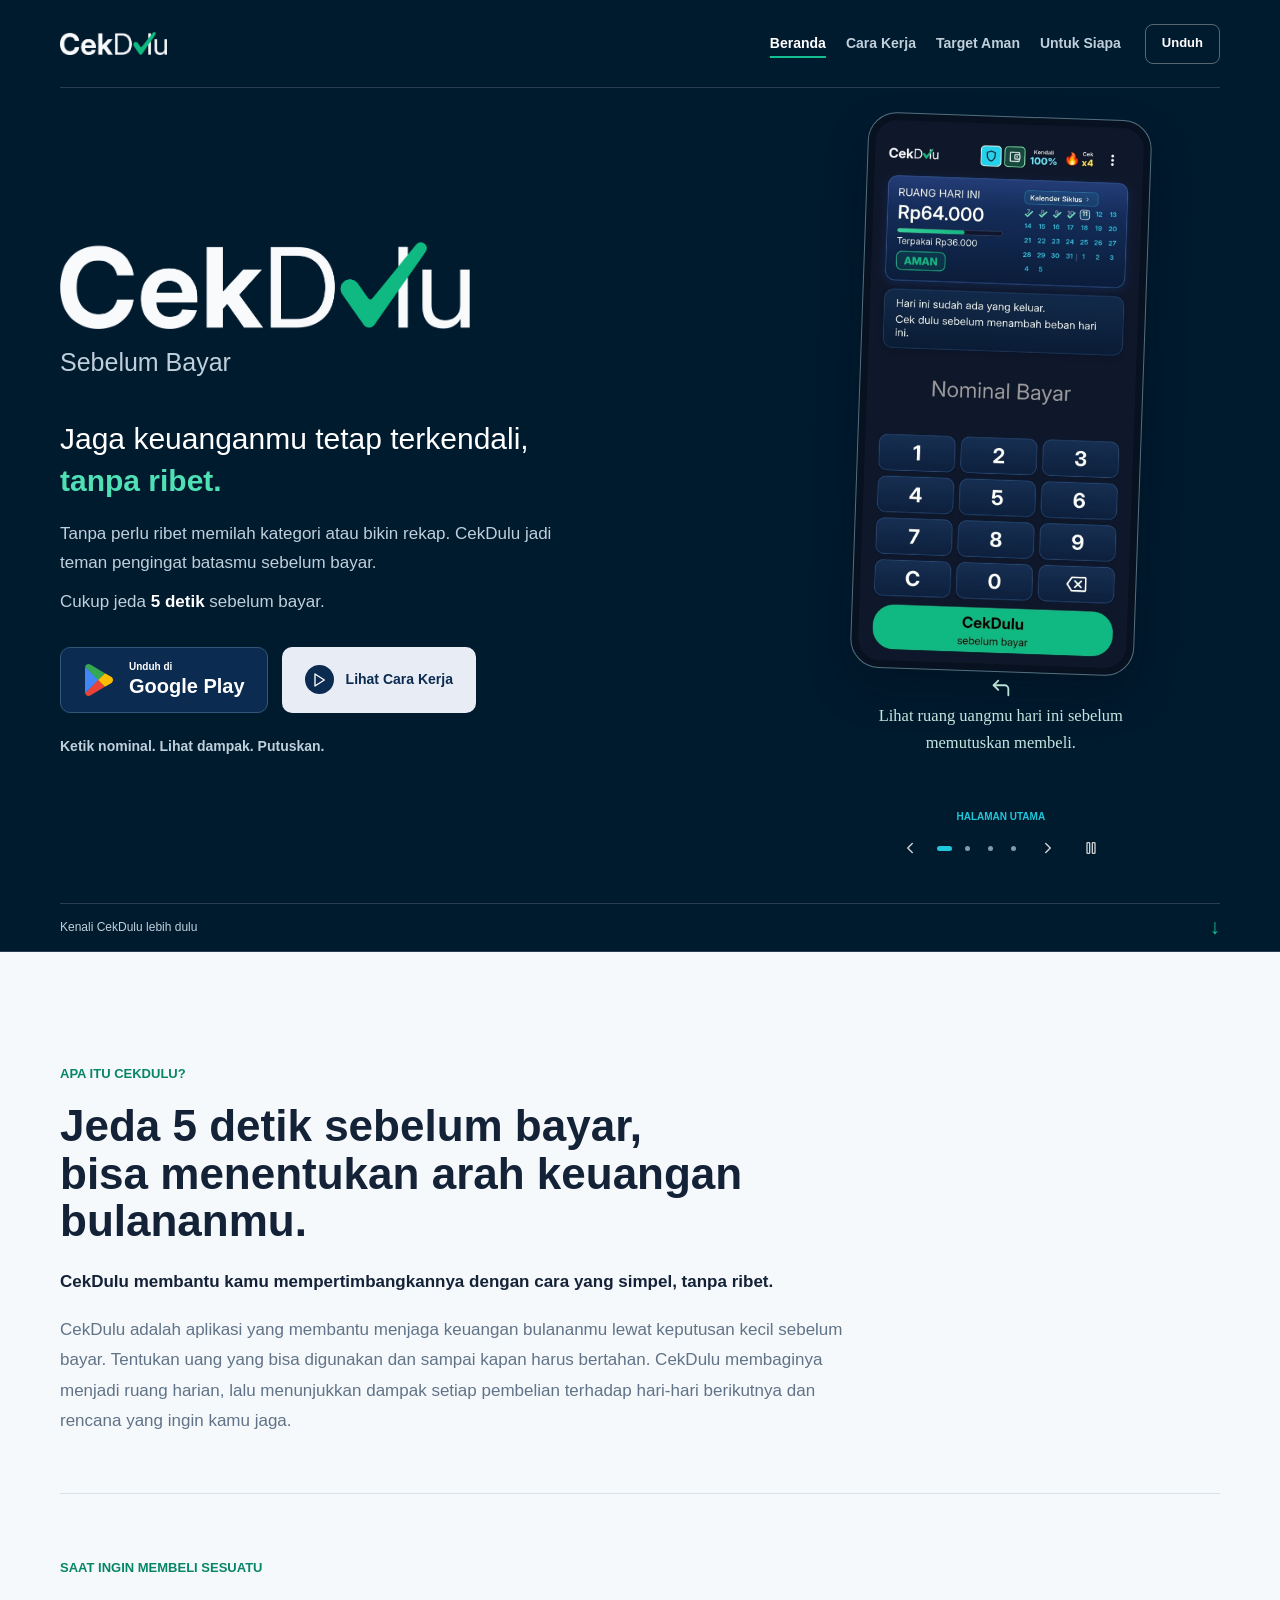
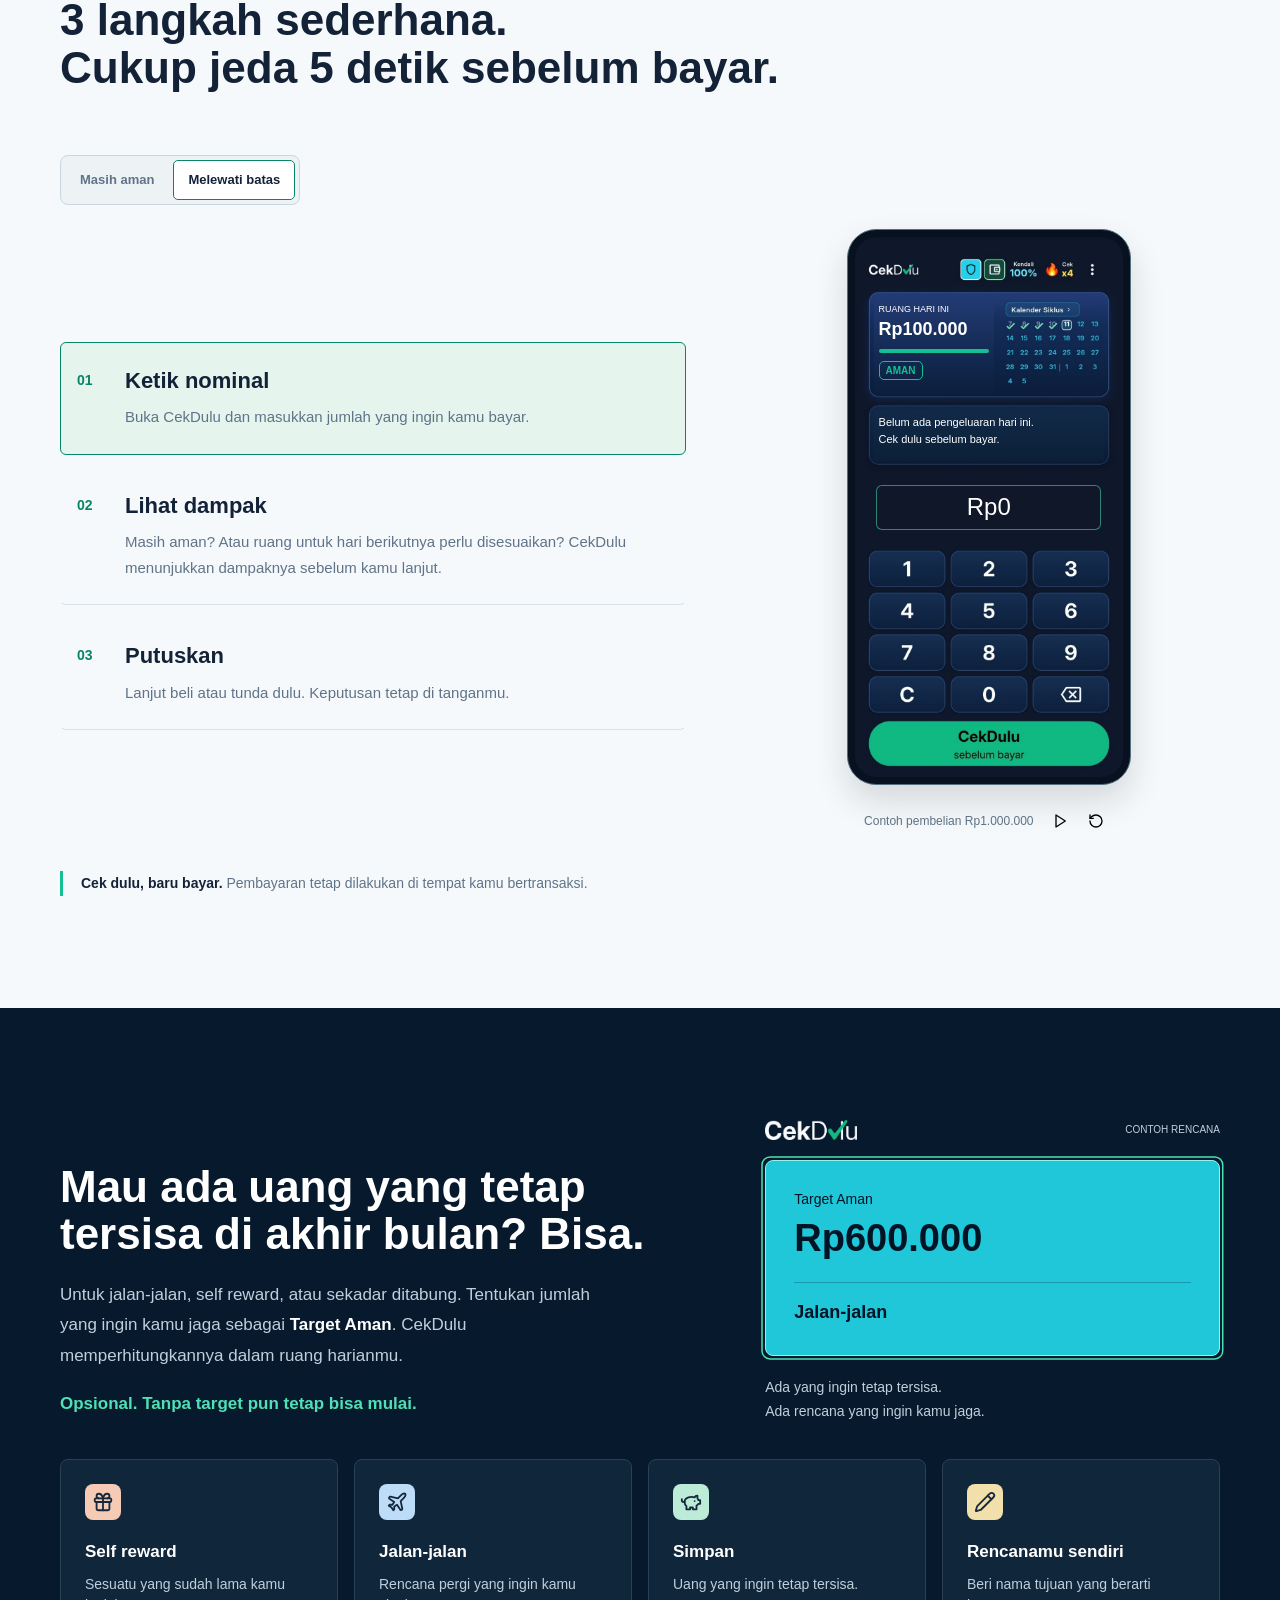
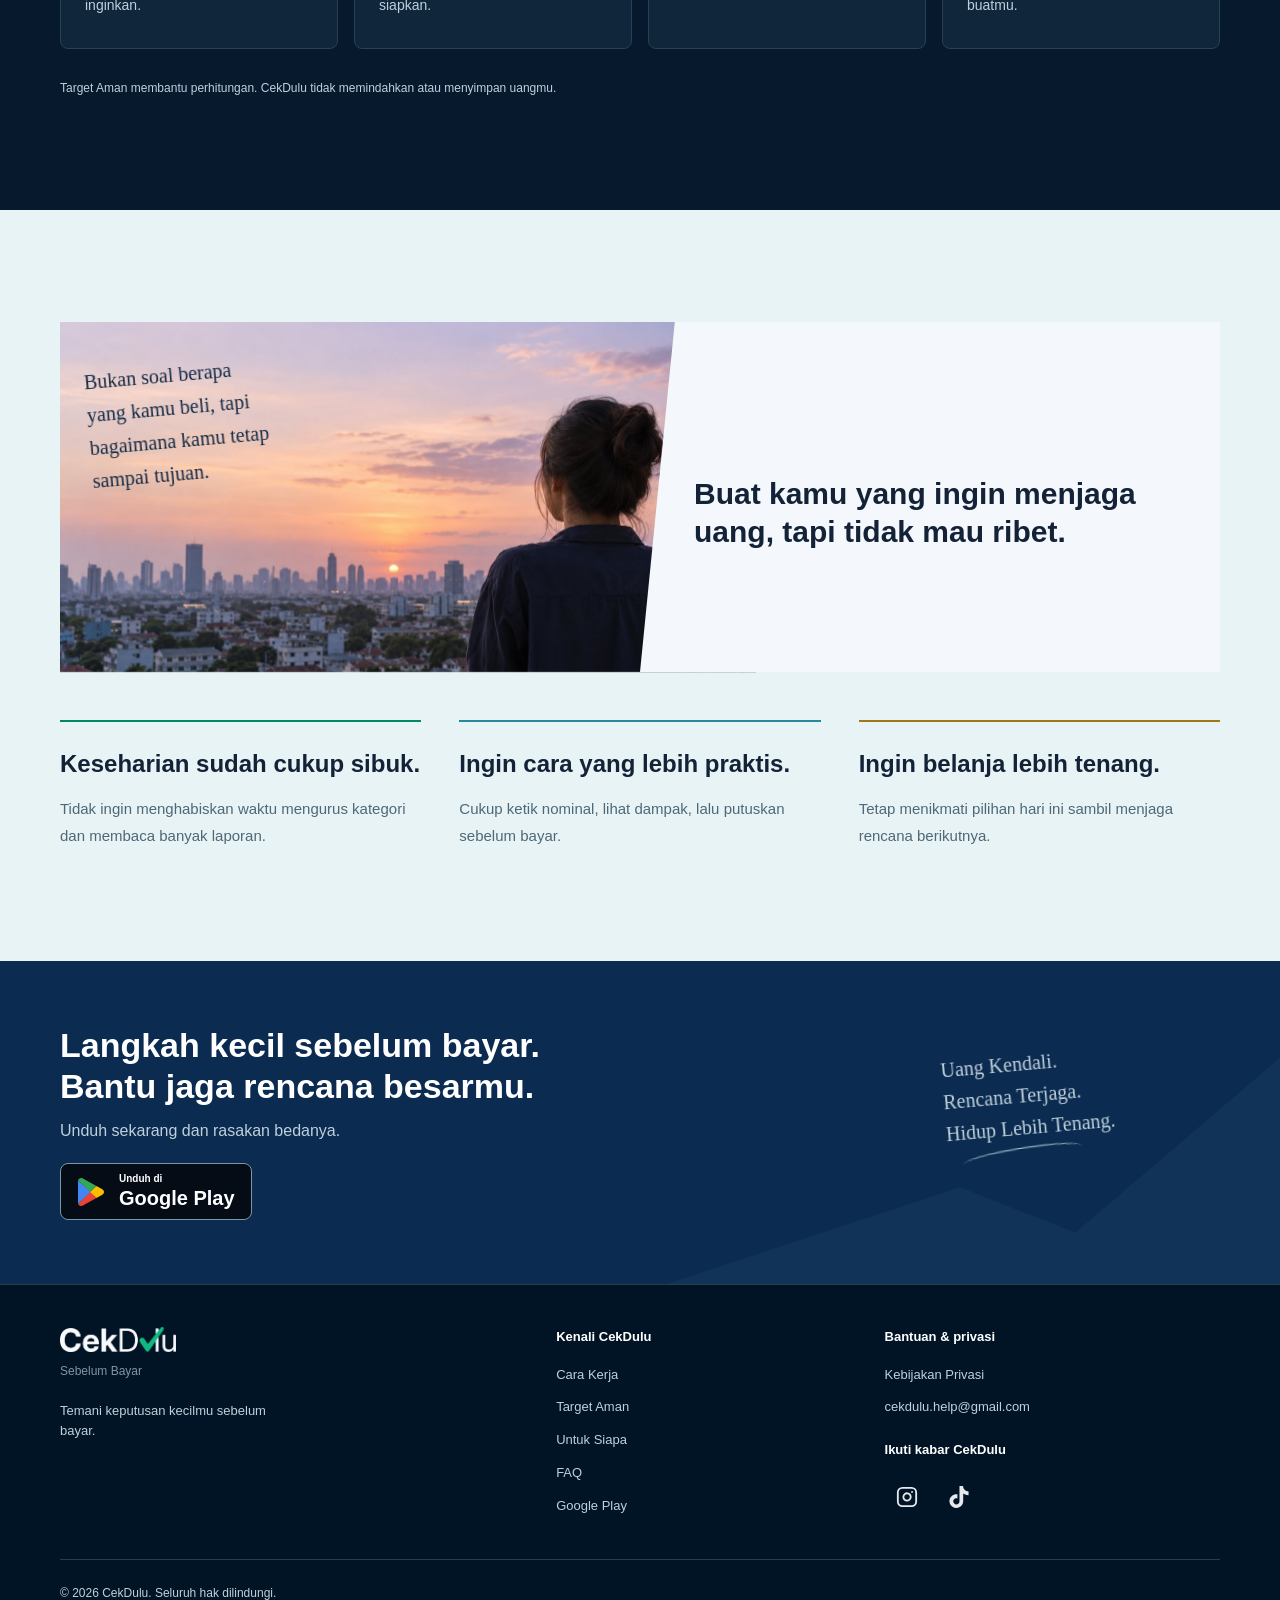
==== commit 4a4a7b07: "Publish polished CekDulu website with automated Pages deployment" ====
--- a/index.html
+++ b/index.html
@@ -19,9 +19,11 @@
     <link rel="stylesheet" href="support.css">
     <link rel="stylesheet" href="navigation.css">
     <link rel="stylesheet" href="carousel.css">
+    <link rel="stylesheet" href="motion.css">
     <script src="script.js" defer></script>
     <script src="carousel.js" defer></script>
     <script src="workflow.js" defer></script>
+    <script src="motion.js" defer></script>
   </head>
   <body>
     <a class="skip-link" href="#main-content">Lewati ke konten</a>
@@ -45,6 +47,7 @@
         </button>
 
         <nav class="main-nav" id="primary-navigation" aria-label="Navigasi utama">
+          <a href="#top">Beranda</a>
           <a href="#cara-kerja">Cara Kerja</a>
           <a href="#fitur">Target Aman</a>
           <a href="#untuk-siapa">Untuk Siapa</a>
@@ -75,8 +78,8 @@
               <h1 id="intro-title"><img src="assets/cekdulu-logo.png" width="945" height="201" alt="CekDulu" fetchpriority="high"></h1>
               <p class="intro-tagline">Sebelum Bayar</p>
             </div>
-            <p class="intro-headline">Jaga uang bulananmu tetap terkendali, <strong>tanpa ribet.</strong></p>
-            <p class="intro-description">Tanpa repot memilah kategori atau merekap pengeluaran tiap malam. <span class="intro-pause">Cukup jeda <strong>5 detik</strong> sebelum bayar.</span></p>
+            <p class="intro-headline">Jaga keuanganmu tetap terkendali, <strong class="intro-emphasis">tanpa ribet.</strong></p>
+            <p class="intro-description">Tanpa perlu ribet memilah kategori atau bikin rekap. CekDulu jadi teman pengingat batasmu sebelum bayar. <span class="intro-pause">Cukup jeda <strong>5 detik</strong> sebelum bayar.</span></p>
             <div class="intro-actions">
               <a class="button intro-store" href="https://play.google.com/store/apps/details?id=com.cekdulu.sebelumbayar" target="_blank" rel="noopener noreferrer" aria-label="Unduh CekDulu di Google Play">
                 <img src="assets/google-play-color.svg" width="32" height="32" alt="">
@@ -86,7 +89,7 @@
             </div>
             <p class="intro-routine">Ketik nominal. Lihat dampak. Putuskan.</p>
           </div>
-          <figure class="intro-preview product-carousel" role="group" aria-roledescription="carousel" aria-label="Tampilan aplikasi CekDulu" data-carousel data-index="0">
+          <figure class="intro-preview product-carousel" role="group" aria-roledescription="carousel" aria-label="Tampilan aplikasi CekDulu" data-carousel data-index="0" data-motion-hero>
             <div class="intro-phone carousel-phone">
               <div class="carousel-viewport" tabindex="0" aria-label="Galeri tampilan CekDulu" data-carousel-viewport>
                 <div class="carousel-track" data-carousel-track>
@@ -97,7 +100,7 @@
                     <img src="assets/reflection-safe.jpg" width="762" height="1536" alt="Pengecekan berstatus Aman dengan sisa ruang setelah bayar Rp39.000." draggable="false" loading="lazy" fetchpriority="low" decoding="async">
                   </div>
                   <div class="carousel-slide" role="group" aria-roledescription="slide" aria-label="3 dari 4: Melewati Batas" aria-hidden="true" data-slide data-title="Melewati Batas" data-note="Ketahui konsekuensinya untuk hari-hari berikutnya sebelum lanjut.">
-                    <img src="assets/reflection-over-limit.jpg" width="762" height="1536" alt="Dampak melewati batas: ruang harian mulai besok menjadi Rp97.140." draggable="false" loading="lazy" fetchpriority="low" decoding="async">
+                    <img src="assets/reflection-over-limit-current.png" width="424" height="888" alt="Contoh pembelian Rp1.000.000 melewati batas: hasil terjaga harian dipakai Rp400.000 dan ruang harian mulai besok berubah dari Rp100.000 menjadi Rp80.000 untuk 25 hari." draggable="false" loading="lazy" fetchpriority="low" decoding="async">
                   </div>
                   <div class="carousel-slide" role="group" aria-roledescription="slide" aria-label="4 dari 4: Riwayat Harian" aria-hidden="true" data-slide data-title="Riwayat Harian" data-note="Tinjau penggunaan uang dan perjalanan siklusmu dari hari ke hari.">
                     <img src="assets/daily-history.jpg" width="762" height="1536" alt="Riwayat Harian dengan kalender penggunaan uang dan progres siklus." draggable="false" loading="lazy" fetchpriority="low" decoding="async">
@@ -131,11 +134,11 @@
       <section class="section section--white product-intro" id="tentang" aria-labelledby="about-title" tabindex="-1">
         <span class="legacy-anchor" id="mulai" aria-hidden="true"></span>
         <div class="section__inner">
-          <p class="eyebrow">Apa itu CekDulu?</p>
-          <h2 id="about-title">Ingin uang terkendali,<br>tapi nggak mau ribet?</h2>
+          <p class="eyebrow" data-scroll-reveal="title">Apa itu CekDulu?</p>
+          <h2 id="about-title" data-scroll-reveal="title" data-scroll-delay="1">Jeda 5 detik sebelum bayar,<br>bisa menentukan arah keuangan bulananmu.</h2>
           <div class="product-intro__body">
-            <p><strong>Biasanya kamu mencatat setelah uang keluar. Di CekDulu, kamu melihat dampaknya sebelum membayar.</strong></p>
-            <p>CekDulu membantu menjaga uang bulananmu lewat keputusan kecil sebelum bayar. Tentukan uang yang bisa digunakan dan sampai kapan harus bertahan. CekDulu membaginya menjadi ruang harian, lalu menunjukkan dampak setiap pembelian terhadap hari-hari berikutnya dan rencana yang ingin kamu jaga.</p>
+            <p data-scroll-reveal="body" data-scroll-delay="2"><strong>CekDulu membantu kamu mempertimbangkannya dengan cara yang simpel, tanpa ribet.</strong></p>
+            <p data-scroll-reveal="body" data-scroll-delay="3">CekDulu adalah aplikasi yang membantu menjaga keuangan bulananmu lewat keputusan kecil sebelum bayar. Tentukan uang yang bisa digunakan dan sampai kapan harus bertahan. CekDulu membaginya menjadi ruang harian, lalu menunjukkan dampak setiap pembelian terhadap hari-hari berikutnya dan rencana yang ingin kamu jaga.</p>
           </div>
         </div>
       </section>
@@ -145,9 +148,9 @@
         <span class="legacy-anchor" id="keseharian" aria-hidden="true"></span>
         <span class="legacy-anchor" id="tampilan" aria-hidden="true"></span>
         <div class="section__inner">
-          <div class="section-heading section-heading--wide">
+          <div class="section-heading section-heading--wide" data-scroll-reveal="title">
             <p class="eyebrow">Saat ingin membeli sesuatu</p>
-            <h2 id="payment-title">Cukup tiga langkah<br>sebelum bayar.</h2>
+            <h2 id="payment-title">3 langkah sederhana.<br>Cukup jeda 5 detik sebelum bayar.</h2>
           </div>
 
           <fieldset class="workflow-scenarios" data-workflow-scenarios hidden>
@@ -159,29 +162,39 @@
           </fieldset>
 
           <div class="workflow-demo" data-workflow data-phase="input" data-scenario="safe">
-            <ol class="payment-steps" aria-label="Tiga langkah sebelum bayar">
-              <li data-workflow-step="0">
-                <span class="payment-step-number" aria-hidden="true">01</span>
-                <h3><button class="workflow-step-button" type="button" data-workflow-select="0" aria-controls="workflow-screen" aria-describedby="workflow-description-0" disabled>Ketik nominal</button></h3>
-                <p id="workflow-description-0">Buka CekDulu dan masukkan jumlah yang ingin kamu bayar.</p>
-              </li>
-              <li data-workflow-step="1">
-                <span class="payment-step-number" aria-hidden="true">02</span>
-                <h3><button class="workflow-step-button" type="button" data-workflow-select="1" aria-controls="workflow-screen" aria-describedby="workflow-description-1" disabled>Lihat dampak</button></h3>
-                <p id="workflow-description-1">Masih aman? Atau ruang untuk hari berikutnya perlu disesuaikan? CekDulu menunjukkan dampaknya sebelum kamu lanjut.</p>
-              </li>
-              <li data-workflow-step="2">
-                <span class="payment-step-number" aria-hidden="true">03</span>
-                <h3><button class="workflow-step-button" type="button" data-workflow-select="2" aria-controls="workflow-screen" aria-describedby="workflow-description-2" disabled>Putuskan</button></h3>
-                <p id="workflow-description-2">Lanjut beli atau tunda dulu. Keputusan tetap di tanganmu.</p>
-              </li>
-            </ol>
+            <div class="workflow-step-list" data-scroll-reveal="body">
+              <ol class="payment-steps" aria-label="Tiga langkah sebelum bayar">
+                <li data-workflow-step="0">
+                  <span class="payment-step-number" aria-hidden="true">01</span>
+                  <h3><button class="workflow-step-button" type="button" data-workflow-select="0" aria-controls="workflow-screen" aria-describedby="workflow-description-0" disabled>Ketik nominal</button></h3>
+                  <p id="workflow-description-0">Buka CekDulu dan masukkan jumlah yang ingin kamu bayar.</p>
+                </li>
+                <li data-workflow-step="1">
+                  <span class="payment-step-number" aria-hidden="true">02</span>
+                  <h3><button class="workflow-step-button" type="button" data-workflow-select="1" aria-controls="workflow-screen" aria-describedby="workflow-description-1" disabled>Lihat dampak</button></h3>
+                  <p id="workflow-description-1">Masih aman? Atau ruang untuk hari berikutnya perlu disesuaikan? CekDulu menunjukkan dampaknya sebelum kamu lanjut.</p>
+                </li>
+                <li data-workflow-step="2">
+                  <span class="payment-step-number" aria-hidden="true">03</span>
+                  <h3><button class="workflow-step-button" type="button" data-workflow-select="2" aria-controls="workflow-screen" aria-describedby="workflow-description-2" disabled>Putuskan</button></h3>
+                  <p id="workflow-description-2">Lanjut beli atau tunda dulu. Keputusan tetap di tanganmu.</p>
+                </li>
+              </ol>
+              <div class="workflow-guide" data-workflow-guide aria-hidden="true" hidden></div>
+            </div>
 
             <figure class="workflow-preview" aria-labelledby="workflow-caption">
-              <div class="workflow-phone">
+              <div class="workflow-phone" data-scroll-reveal="visual">
                 <div class="workflow-screen" id="workflow-screen">
                   <div class="workflow-scene" data-workflow-scene="input">
                     <img class="workflow-shot" src="assets/app-home.jpg" width="762" height="1536" alt="Contoh halaman utama: ruang hari ini Rp64.000 sebelum mengecek pembelian Rp25.000." loading="lazy" decoding="async">
+                    <div class="workflow-start-balance" aria-hidden="true">
+                      <span>RUANG HARI INI</span>
+                      <strong>Rp100.000</strong>
+                      <span class="workflow-start-track"></span>
+                      <span class="workflow-start-status">AMAN</span>
+                    </div>
+                    <div class="workflow-start-note" aria-hidden="true">Belum ada pengeluaran hari ini.<br>Cek dulu sebelum bayar.</div>
                     <div class="workflow-amount" data-workflow-amount aria-label="Nominal pembelian contoh">
                       <span data-workflow-amount-text>Rp25.000</span>
                     </div>
@@ -204,7 +217,7 @@
             </figure>
           </div>
 
-          <p class="payment-note"><strong>Cek dulu, baru bayar.</strong> Pembayaran tetap dilakukan di tempat kamu bertransaksi.</p>
+          <p class="payment-note" data-scroll-reveal="body"><strong>Cek dulu, baru bayar.</strong> Pembayaran tetap dilakukan di tempat kamu bertransaksi.</p>
         </div>
       </section>
 
@@ -212,52 +225,53 @@
         <div class="section__inner">
           <div class="goal-layout">
             <div class="goal-copy">
-              <p class="eyebrow eyebrow--cyan">Target Aman</p>
-              <h2 id="goal-title">Mau ada uang yang tetap tersisa? Bisa.</h2>
-              <p>Untuk jalan-jalan, self reward, atau sekadar ditabung. Tentukan jumlah yang ingin kamu jaga sebagai <strong>Target Aman</strong>. CekDulu memperhitungkannya dalam ruang harianmu.</p>
-              <p class="goal-optional"><strong>Opsional. Tanpa target pun tetap bisa mulai.</strong></p>
+              <p class="eyebrow eyebrow--cyan" data-scroll-reveal="title">Target Aman</p>
+              <h2 id="goal-title" data-scroll-reveal="title" data-scroll-delay="1">Mau ada uang yang tetap tersisa di akhir bulan? Bisa.</h2>
+              <p data-scroll-reveal="body" data-scroll-delay="2">Untuk jalan-jalan, self reward, atau sekadar ditabung. Tentukan jumlah yang ingin kamu jaga sebagai <strong>Target Aman</strong>. CekDulu memperhitungkannya dalam ruang harianmu.</p>
+              <p class="goal-optional" data-scroll-reveal="body" data-scroll-delay="3"><strong>Opsional. Tanpa target pun tetap bisa mulai.</strong></p>
             </div>
             <figure class="goal-example" aria-labelledby="goal-example-caption">
               <div class="goal-example-brand">
                 <img src="assets/cekdulu-logo.png" width="945" height="201" alt="CekDulu" loading="lazy">
                 <span>CONTOH RENCANA</span>
               </div>
-              <div class="goal-amount">
+              <div class="goal-amount" data-motion-goal>
                 <span>Target Aman</span>
                 <strong>Rp600.000</strong>
                 <span class="goal-name">Jalan-jalan</span>
+                <svg class="goal-boundary" aria-hidden="true" focusable="false"><rect x="1" y="1" rx="8" pathLength="1"></rect></svg>
               </div>
               <figcaption id="goal-example-caption">Ada yang ingin tetap tersisa.<br>Ada rencana yang ingin kamu jaga.</figcaption>
             </figure>
           </div>
 
           <ul class="goal-ideas" aria-label="Contoh tujuan Target Aman">
-            <li class="goal-idea goal-idea--reward"><span class="goal-idea-icon" aria-hidden="true"><img src="assets/gift.svg" width="18" height="18" alt="" loading="lazy"></span><span>Self reward</span></li>
-            <li class="goal-idea goal-idea--travel"><span class="goal-idea-icon" aria-hidden="true"><img src="assets/plane.svg" width="18" height="18" alt="" loading="lazy"></span><span>Jalan-jalan</span></li>
-            <li class="goal-idea goal-idea--save"><span class="goal-idea-icon" aria-hidden="true"><img src="assets/piggy-bank.svg" width="18" height="18" alt="" loading="lazy"></span><span>Simpan</span></li>
-            <li class="goal-idea goal-idea--custom"><span class="goal-idea-icon" aria-hidden="true"><img src="assets/pencil.svg" width="18" height="18" alt="" loading="lazy"></span><span>Rencanamu sendiri</span></li>
+            <li class="goal-idea goal-idea--reward" data-scroll-reveal="body" data-scroll-delay="0"><span class="goal-idea-icon" aria-hidden="true"><img src="assets/gift.svg" width="22" height="22" alt="" loading="lazy"></span><h3>Self reward</h3><p>Sesuatu yang sudah lama kamu inginkan.</p></li>
+            <li class="goal-idea goal-idea--travel" data-scroll-reveal="body" data-scroll-delay="1"><span class="goal-idea-icon" aria-hidden="true"><img src="assets/plane.svg" width="22" height="22" alt="" loading="lazy"></span><h3>Jalan-jalan</h3><p>Rencana pergi yang ingin kamu siapkan.</p></li>
+            <li class="goal-idea goal-idea--save" data-scroll-reveal="body" data-scroll-delay="2"><span class="goal-idea-icon" aria-hidden="true"><img src="assets/piggy-bank.svg" width="22" height="22" alt="" loading="lazy"></span><h3>Simpan</h3><p>Uang yang ingin tetap tersisa.</p></li>
+            <li class="goal-idea goal-idea--custom" data-scroll-reveal="body" data-scroll-delay="3"><span class="goal-idea-icon" aria-hidden="true"><img src="assets/pencil.svg" width="22" height="22" alt="" loading="lazy"></span><h3>Rencanamu sendiri</h3><p>Beri nama tujuan yang berarti buatmu.</p></li>
           </ul>
 
-          <p class="goal-footnote">Target Aman membantu perhitungan. CekDulu tidak memindahkan atau menyimpan uangmu.</p>
+          <p class="goal-footnote" data-scroll-reveal="body">Target Aman membantu perhitungan. CekDulu tidak memindahkan atau menyimpan uangmu.</p>
         </div>
       </section>
 
       <section class="section audience-story" id="untuk-siapa" aria-labelledby="audience-title" tabindex="-1">
         <div class="section__inner">
           <div class="audience-intro">
-            <div class="audience-photo">
+            <div class="audience-photo" data-scroll-reveal="visual">
               <img src="assets/city-evening.jpg" width="1536" height="1024" alt="Ilustrasi seorang perempuan menghadap pemandangan kota saat senja." loading="lazy" decoding="async">
             </div>
-            <p class="audience-quote">Bukan soal berapa yang kamu beli, tapi bagaimana kamu tetap sampai tujuan.</p>
+            <p class="audience-quote" data-scroll-reveal="body" data-scroll-delay="3">Bukan soal berapa yang kamu beli, tapi bagaimana kamu tetap sampai tujuan.</p>
             <div class="audience-intro-copy">
-              <p class="eyebrow">Untuk keseharianmu</p>
-              <h2 id="audience-title">Buat kamu yang ingin menjaga uang, tapi tidak mau ribet.</h2>
+              <p class="eyebrow" data-scroll-reveal="title">Untuk keseharianmu</p>
+              <h2 id="audience-title" data-scroll-reveal="title" data-scroll-delay="1">Buat kamu yang ingin menjaga uang, tapi tidak mau ribet.</h2>
             </div>
           </div>
           <div class="audience-list">
-            <article><h3>Keseharian sudah cukup sibuk.</h3><p>Tidak ingin menghabiskan waktu mengurus kategori dan membaca banyak laporan.</p></article>
-            <article><h3>Ingin cara yang lebih praktis.</h3><p>Cukup ketik nominal, lihat dampak, lalu putuskan sebelum bayar.</p></article>
-            <article><h3>Ingin belanja lebih tenang.</h3><p>Tetap menikmati pilihan hari ini sambil menjaga rencana berikutnya.</p></article>
+            <article data-scroll-reveal="body" data-scroll-delay="0"><h3>Keseharian sudah cukup sibuk.</h3><p>Tidak ingin menghabiskan waktu mengurus kategori dan membaca banyak laporan.</p></article>
+            <article data-scroll-reveal="body" data-scroll-delay="1"><h3>Ingin cara yang lebih praktis.</h3><p>Cukup ketik nominal, lihat dampak, lalu putuskan sebelum bayar.</p></article>
+            <article data-scroll-reveal="body" data-scroll-delay="2"><h3>Ingin belanja lebih tenang.</h3><p>Tetap menikmati pilihan hari ini sambil menjaga rencana berikutnya.</p></article>
           </div>
         </div>
       </section>
@@ -265,14 +279,14 @@
       <section class="download-section download-invitation" id="download" aria-labelledby="download-title" tabindex="-1">
         <div class="download-section__inner">
           <div class="download-invitation__copy">
-            <h2 id="download-title">Mudah dimulai.<br>Membantu sejak hari pertama.</h2>
-            <p>Unduh sekarang dan rasakan bedanya.</p>
+            <h2 id="download-title" data-scroll-reveal="title">Langkah kecil sebelum bayar.<br>Bantu jaga rencana besarmu.</h2>
+            <p data-scroll-reveal="body">Unduh sekarang dan rasakan bedanya.</p>
             <a class="button intro-store download-invitation__store" href="https://play.google.com/store/apps/details?id=com.cekdulu.sebelumbayar" target="_blank" rel="noopener noreferrer" aria-label="Unduh CekDulu di Google Play">
               <img src="assets/google-play-color.svg" width="28" height="28" alt="" loading="lazy">
               <span class="intro-store__text"><small>Unduh di</small><strong>Google Play</strong></span>
             </a>
           </div>
-          <p class="download-invitation__note">Uang Kendali.<br>Rencana Terjaga.<br>Hidup Lebih Tenang.</p>
+          <p class="download-invitation__note" data-motion-note>Uang Kendali.<br>Rencana Terjaga.<br>Hidup Lebih Tenang.</p>
         </div>
       </section>
     </main>
@@ -298,8 +312,8 @@
           <a href="mailto:cekdulu.help@gmail.com">cekdulu.help@gmail.com</a>
           <div class="footer-social">
             <strong>Ikuti kabar CekDulu</strong>
-            <a data-social="instagram" href="https://www.instagram.com/cekdulu_5detik/" target="_blank" rel="noopener noreferrer" aria-label="Instagram CekDulu, buka tab baru">Instagram</a>
-            <a data-social="tiktok" href="https://www.tiktok.com/@cekdulu5detik" target="_blank" rel="noopener noreferrer" aria-label="TikTok CekDulu, buka tab baru">TikTok</a>
+            <a data-social="instagram" href="https://www.instagram.com/cekdulu_5detik/" target="_blank" rel="noopener noreferrer" aria-label="Instagram CekDulu, buka tab baru" title="Instagram"><img src="assets/instagram.svg" width="22" height="22" alt="" aria-hidden="true" loading="lazy"></a>
+            <a data-social="tiktok" href="https://www.tiktok.com/@cekdulu5detik" target="_blank" rel="noopener noreferrer" aria-label="TikTok CekDulu, buka tab baru" title="TikTok"><img src="assets/tiktok.svg" width="22" height="22" alt="" aria-hidden="true" loading="lazy"></a>
           </div>
         </div>
         <p class="footer-copyright">&copy; 2026 CekDulu. Seluruh hak dilindungi.</p>
--- a/hero.css
+++ b/hero.css
@@ -22,6 +22,7 @@
 .intro-tagline { margin: 14px 0 36px; font-size: 25px; color: var(--text-soft); }
 .intro-headline { max-width: 590px; margin-bottom: 18px; font-size: 30px; line-height: 1.4; font-weight: 500; }
 .intro-headline strong { color: #4fe0b6; font-weight: 750; }
+.intro-emphasis { display: inline-block; }
 .intro-description { max-width: 505px; margin-bottom: 30px; color: var(--text-soft); font-size: 17px; line-height: 1.7; }
 .intro-pause { display: block; margin-top: 10px; }
 .intro-pause strong { color: var(--white); font-weight: 700; }
@@ -39,8 +40,33 @@
 .intro-how__icon img { filter: brightness(0) invert(1); }
 .intro-routine { margin: 22px 0 0; color: var(--text-soft); font-size: 14px; line-height: 1.6; font-weight: 600; }
 
+@media (prefers-reduced-motion: no-preference) {
+  .hero--intro .intro-brand,
+  .hero--intro .intro-headline,
+  .hero--intro .intro-description,
+  .hero--intro .intro-routine {
+    animation: intro-entrance 900ms cubic-bezier(0.22, 0.61, 0.36, 1) both;
+  }
+
+  .hero--intro .intro-headline { animation-delay: 180ms; }
+  .hero--intro .intro-description { animation-delay: 360ms; }
+  .hero--intro .intro-routine { animation-delay: 540ms; }
+  .hero--intro [data-motion-hero].is-motion-ready:not(.is-motion-seen) { opacity: 0; transform: translateY(32px); }
+  .hero--intro [data-motion-hero].is-hero-entering { animation: intro-preview-entrance 1100ms cubic-bezier(0.22, 0.61, 0.36, 1) 180ms both; }
+}
+
+@keyframes intro-entrance {
+  from { opacity: 0; transform: translateY(18px); }
+  to { opacity: 1; transform: translateY(0); }
+}
+
+@keyframes intro-preview-entrance {
+  from { opacity: 0; transform: translateY(32px); }
+  to { opacity: 1; transform: translateY(0); }
+}
+
 .intro-preview { position: relative; margin: 0; min-width: 0; justify-self: center; }
-.intro-annotation { position: absolute; right: -150px; width: 126px; margin: 0; font-family: "Segoe Print", "Comic Sans MS", cursive; font-size: 12px; font-weight: 500; line-height: 1.65; color: #c4e5df; }
+.intro-annotation { position: absolute; right: -174px; width: 150px; margin: 0; font-family: "Segoe Print", "Comic Sans MS", cursive; font-size: 18px; font-weight: 500; line-height: 1.65; color: #c4e5df; }
 .intro-annotation img { position: absolute; left: -31px; top: 16px; filter: invert(86%) sepia(18%) saturate(298%) hue-rotate(111deg) brightness(99%) contrast(89%); }
 .intro-annotation--decision { top: 42px; transform: rotate(-5deg); }
 .intro-annotation--plan { top: 324px; transform: rotate(4deg); }
@@ -106,10 +132,10 @@
   .intro-phone { width: 276px; }
 }
 
-@media (max-width: 1320px) {
+@media (max-width: 1400px) {
   .intro-preview { display: flex; flex-direction: column; gap: 0; }
   .intro-annotations { width: 284px; margin: 34px 0 0; display: grid; grid-template-columns: repeat(2, minmax(0, 1fr)); gap: 20px; }
-  .intro-annotation { position: relative; top: auto; right: auto; width: auto; transform: none; font-size: 11px; }
+  .intro-annotation { position: relative; top: auto; right: auto; width: auto; transform: none; font-size: 16.5px; }
   .intro-annotation img { width: 22px; height: 22px; top: -25px; left: 0; }
   .intro-preview figcaption { max-width: none; text-align: center; }
 }
--- a/stories.css
+++ b/stories.css
@@ -358,7 +358,7 @@
 .goal-ideas {
   display: grid;
   grid-template-columns: repeat(4, minmax(0, 1fr));
-  gap: 16px 24px;
+  gap: 16px;
   list-style: none;
   margin: 36px 0 0;
   padding: 0;
@@ -366,21 +366,23 @@
 
 .goal-idea {
   min-width: 0;
-  display: flex;
-  align-items: center;
-  gap: 10px;
+  min-height: 190px;
+  padding: 24px;
+  border: 1px solid #2a4056;
+  border-radius: 8px;
+  background: #10263b;
   color: var(--text-soft);
   font-size: 14px;
   line-height: 1.5;
 }
 
 .goal-idea-icon {
-  width: 32px;
-  height: 32px;
-  flex: 0 0 32px;
+  width: 36px;
+  height: 36px;
+  margin-bottom: 20px;
   display: grid;
   place-items: center;
-  border-radius: 6px;
+  border-radius: 8px;
   background: #f5cbb6;
 }
 
@@ -505,6 +507,8 @@
 }
 
 @media (max-width: 480px) {
+  .goal-idea { padding: 18px; }
+
   .goal-ideas {
     gap: 12px;
   }
--- a/workflow.css
+++ b/workflow.css
@@ -1,4 +1,4 @@
-/* Coordinates follow the original 762 x 1536 screenshots. */
+/* Input/safe coordinates follow 762 x 1536; over-limit result is 424 x 888. */
 .workflow-scenarios {
   position: relative;
   display: inline-flex;
@@ -74,6 +74,10 @@
   background: #e5f5ee;
 }
 
+.workflow-step-list { position: relative; min-width: 0; }
+.workflow-guide { position: absolute; top: 0; left: 0; z-index: 1; border: 1px solid var(--green-dark); border-radius: 6px; pointer-events: none; }
+.workflow-demo.has-guide .payment-steps > .is-active { border-color: transparent; }
+
 .workflow-demo .payment-step-number {
   position: absolute;
   top: 27px;
@@ -159,6 +163,37 @@
   height: 100%;
   object-fit: contain;
 }
+
+.workflow-start-balance,
+.workflow-start-note { display: none; position: absolute; color: var(--white); }
+.workflow-demo[data-scenario="over"] .workflow-start-balance {
+  display: flex;
+  flex-direction: column;
+  align-items: flex-start;
+  left: 7%;
+  top: 11.4%;
+  width: 45%;
+  height: 17.9%;
+  padding: 5px;
+  background: linear-gradient(#213a72, #0b1e3c);
+  font-size: 9px;
+  line-height: 1.3;
+}
+.workflow-start-balance > strong { margin-top: 3px; font-size: 18px; font-weight: 700; white-space: nowrap; }
+.workflow-start-track { width: 100%; height: 4px; flex-shrink: 0; margin-top: 7px; border-radius: 3px; background: var(--green); }
+.workflow-start-status { margin-top: 8px; padding: 2px 6px; border: 1px solid var(--green); border-radius: 5px; color: var(--green); font-size: 10px; font-weight: 750; }
+.workflow-demo[data-scenario="over"] .workflow-start-note {
+  display: block;
+  left: 7%;
+  top: 32%;
+  width: 86%;
+  height: 9.5%;
+  padding: 4px 5px;
+  background: linear-gradient(#122a48, #0b2038);
+  font-size: 11px;
+  line-height: 1.55;
+}
+.workflow-demo[data-scenario="over"] [data-workflow-scene="result"] { background: var(--navy-950); }
 
 .workflow-amount {
   position: absolute;
@@ -208,7 +243,8 @@
 }
 
 .workflow-demo[data-scenario="over"] .workflow-focus { border-color: var(--yellow); }
-.workflow-demo[data-scenario="over"] .workflow-focus--impact { top: 19%; height: 16%; }
+.workflow-demo[data-scenario="over"] .workflow-focus--impact { left: 6%; width: 88%; top: 15.5%; height: 14.5%; }
+.workflow-demo[data-scenario="over"] .workflow-focus--decision { left: 6%; width: 88%; top: 91%; height: 7.1%; }
 
 .workflow-demo.is-enhanced .workflow-focus { opacity: 0; transition: opacity 300ms ease; }
 .workflow-demo.is-enhanced[data-phase="impact"] [data-workflow-focus="impact"],
@@ -250,6 +286,10 @@
   .workflow-demo.is-enhanced .payment-steps h3 { margin: 0; font-size: 13px; line-height: 1.4; }
   .workflow-demo.is-enhanced .payment-steps p { display: none; }
   .workflow-demo.is-enhanced .workflow-preview { width: min(100%, 244px); }
+  .workflow-demo[data-scenario="over"] .workflow-start-balance { font-size: 8px; }
+  .workflow-start-balance > strong { font-size: 16px; }
+  .workflow-start-status { margin-top: 6px; font-size: 9px; }
+  .workflow-demo[data-scenario="over"] .workflow-start-note { font-size: 9px; }
 }
 
 @media (prefers-reduced-motion: reduce) {
--- a/support.css
+++ b/support.css
@@ -284,8 +284,11 @@
 .footer-section a { color: var(--text-soft); text-decoration: none; font-size: 13px; line-height: 1.6; overflow-wrap: anywhere; max-width: 100%; }
 .footer-section a:hover { color: var(--white); text-decoration: underline; text-underline-offset: 4px; }
 .footer-expanded a:focus-visible { outline: 3px solid var(--yellow); outline-offset: 4px; }
-.footer-social { display: flex; flex-wrap: wrap; gap: 10px 18px; margin-top: 10px; }
+.footer-social { display: flex; flex-wrap: wrap; gap: 10px 8px; margin-top: 10px; }
 .footer-social > strong { flex-basis: 100%; }
+.footer-social > a { display: inline-flex; align-items: center; justify-content: center; width: 44px; height: 44px; flex: 0 0 44px; border-radius: 6px; }
+.footer-social > a:hover { background: rgba(255, 255, 255, 0.08); text-decoration: none; }
+.footer-social > a img { width: 22px; height: 22px; filter: brightness(0) invert(1); opacity: 0.9; }
 .footer-expanded .footer-copyright { grid-column: 1 / -1; width: 100%; padding-top: 24px; border-top: 1px solid var(--line-dark); color: var(--text-soft); }
 
 @media (max-width: 980px) {
--- a/navigation.css
+++ b/navigation.css
@@ -1,6 +1,10 @@
 /* Shared navigation rules must use the same breakpoint as script.js. */
 .site-header__inner {
   gap: 24px;
+}
+
+.site-header .brand {
+  width: 107.2px;
 }
 
 .brand img {
@@ -76,8 +80,8 @@
     gap: 12px;
   }
 
-  .brand {
-    width: 112px;
+  .site-header .brand {
+    width: 89.6px;
   }
 
   .menu-toggle {
--- a/carousel.css
+++ b/carousel.css
@@ -146,18 +146,18 @@
   to { opacity: 1; transform: translateY(0); }
 }
 
-@media (max-width: 1320px) {
+@media (max-width: 1400px) {
   .product-carousel .intro-annotations {
     display: block;
     width: 100%;
-    min-height: 69px;
+    min-height: 99px;
     margin: 30px 0 0;
   }
 
   .product-carousel .intro-annotation {
     top: auto;
     width: 100%;
-    min-height: 60px;
+    min-height: 90px;
     text-align: center;
   }
 
--- a/motion.css
+++ b/motion.css
@@ -0,0 +1,64 @@
+/* Content remains visible unless its scroll observer has been initialized. */
+[data-scroll-reveal] { --reveal-delay: 0ms; --reveal-distance: 18px; --reveal-duration: 900ms; }
+[data-scroll-reveal="body"] { --reveal-delay: 120ms; }
+[data-scroll-reveal="visual"] { --reveal-delay: 180ms; --reveal-distance: 28px; --reveal-duration: 1050ms; }
+[data-scroll-delay="0"] { --reveal-delay: 0ms; }
+[data-scroll-delay="1"] { --reveal-delay: 120ms; }
+[data-scroll-delay="2"] { --reveal-delay: 240ms; }
+[data-scroll-delay="3"] { --reveal-delay: 360ms; }
+
+[data-motion-goal] { position: relative; }
+
+.goal-boundary {
+  position: absolute;
+  inset: -5px;
+  width: calc(100% + 10px);
+  height: calc(100% + 10px);
+  overflow: visible;
+  opacity: 0;
+  pointer-events: none;
+}
+
+.goal-boundary rect {
+  width: calc(100% - 2px);
+  height: calc(100% - 2px);
+  fill: none;
+  stroke: #4fe0b6;
+  stroke-width: 1.5px;
+  stroke-dasharray: 1;
+  stroke-dashoffset: 1;
+}
+
+[data-motion-goal].is-motion-seen .goal-boundary { opacity: 1; }
+[data-motion-goal].is-motion-seen .goal-boundary rect { stroke-dashoffset: 0; }
+
+@media (prefers-reduced-motion: no-preference) {
+  [data-scroll-reveal].is-scroll-ready:not(.is-motion-seen) { opacity: 0; translate: 0 var(--reveal-distance); }
+  [data-scroll-reveal].is-scroll-entering { animation: motion-scroll-reveal var(--reveal-duration) cubic-bezier(0.22, 0.61, 0.36, 1) var(--reveal-delay) both; }
+  [data-motion-goal].is-decoration-entering .goal-boundary rect { animation: motion-goal-boundary 900ms ease-out both; }
+  .download-invitation [data-motion-note].is-decoration-entering { animation: motion-note-settle 450ms ease-out both; }
+  .download-invitation [data-motion-note].is-decoration-entering::after {
+    transform-origin: left center;
+    animation: motion-note-underline 550ms cubic-bezier(0.22, 1, 0.36, 1) 220ms both;
+  }
+}
+
+@keyframes motion-scroll-reveal {
+  from { opacity: 0; translate: 0 var(--reveal-distance); }
+  to { opacity: 1; translate: 0 0; }
+}
+
+@keyframes motion-goal-boundary {
+  from { stroke-dashoffset: 1; }
+  to { stroke-dashoffset: 0; }
+}
+
+@keyframes motion-note-settle {
+  from { opacity: 0; transform: translateY(8px) rotate(-5deg); }
+  to { opacity: 1; transform: translateY(0) rotate(-5deg); }
+}
+
+@keyframes motion-note-underline {
+  from { transform: rotate(-4deg) scaleX(0); }
+  to { transform: rotate(-4deg) scaleX(1); }
+}
